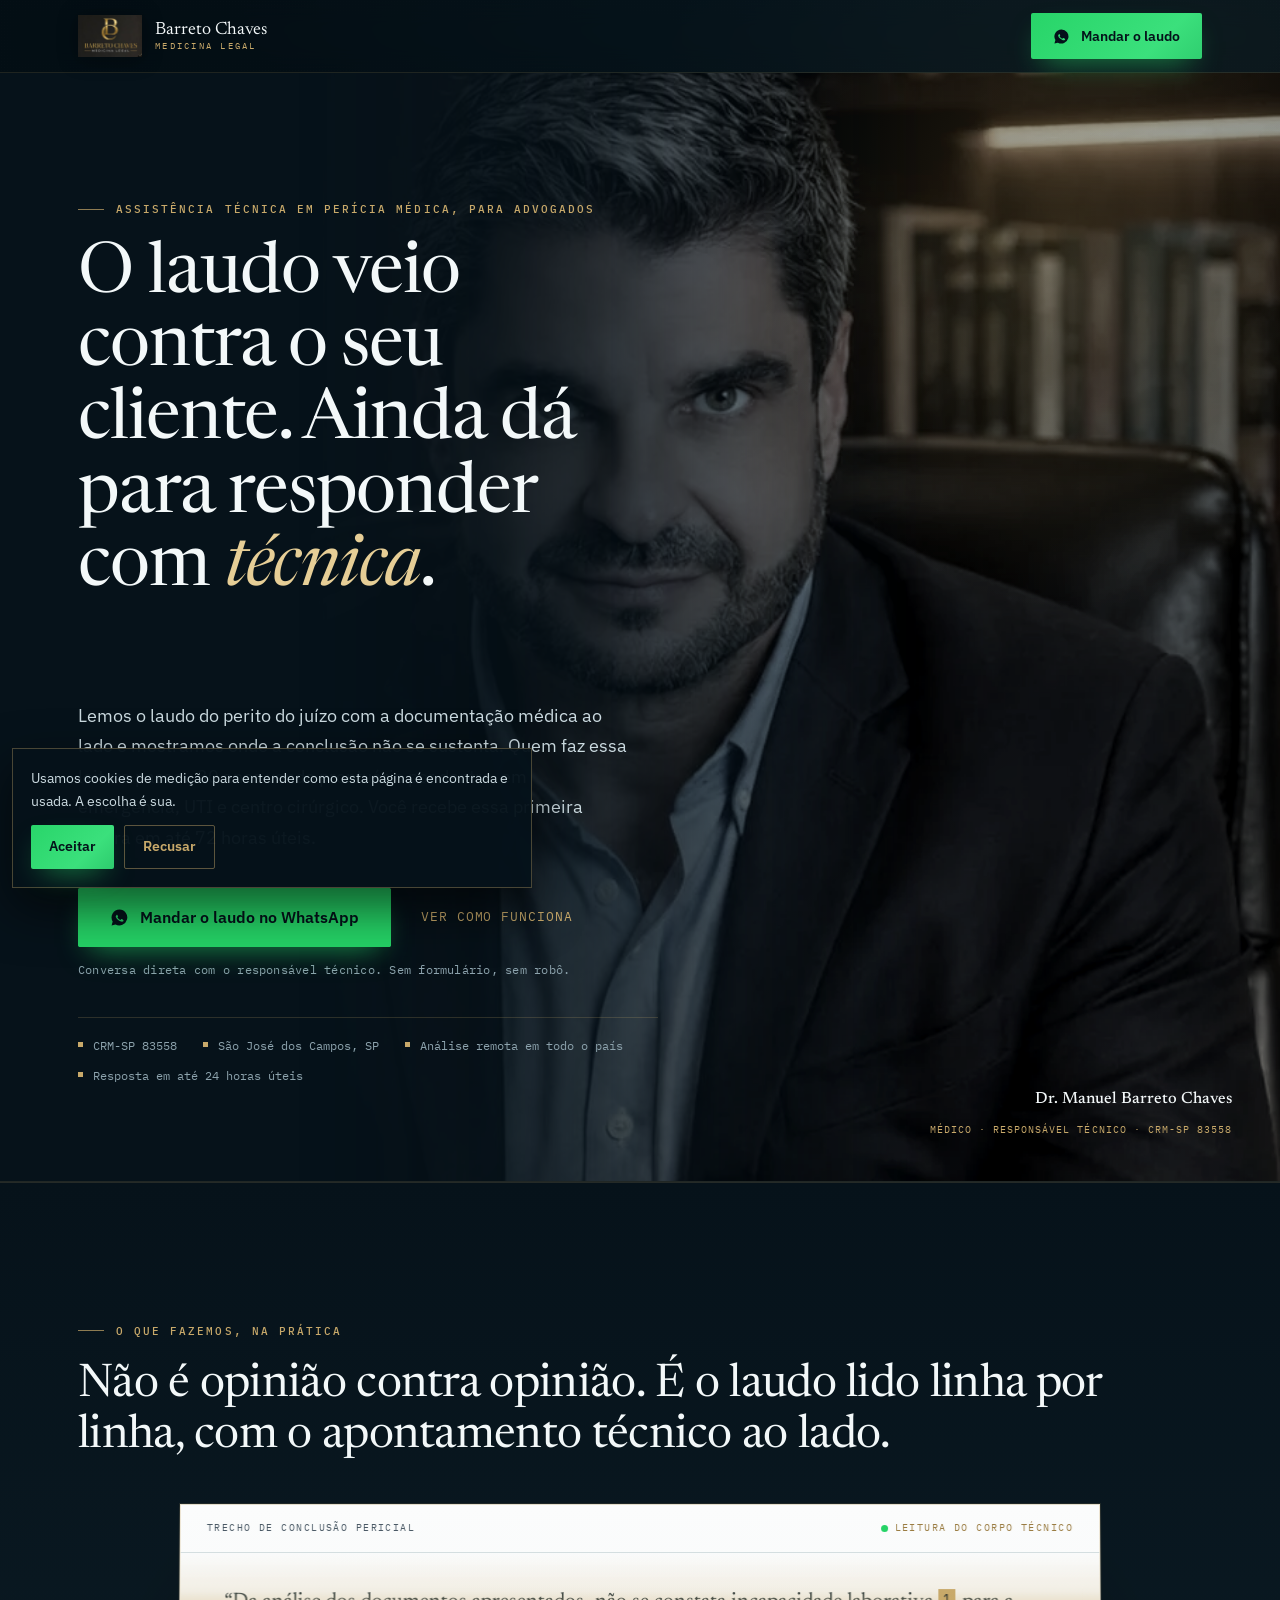
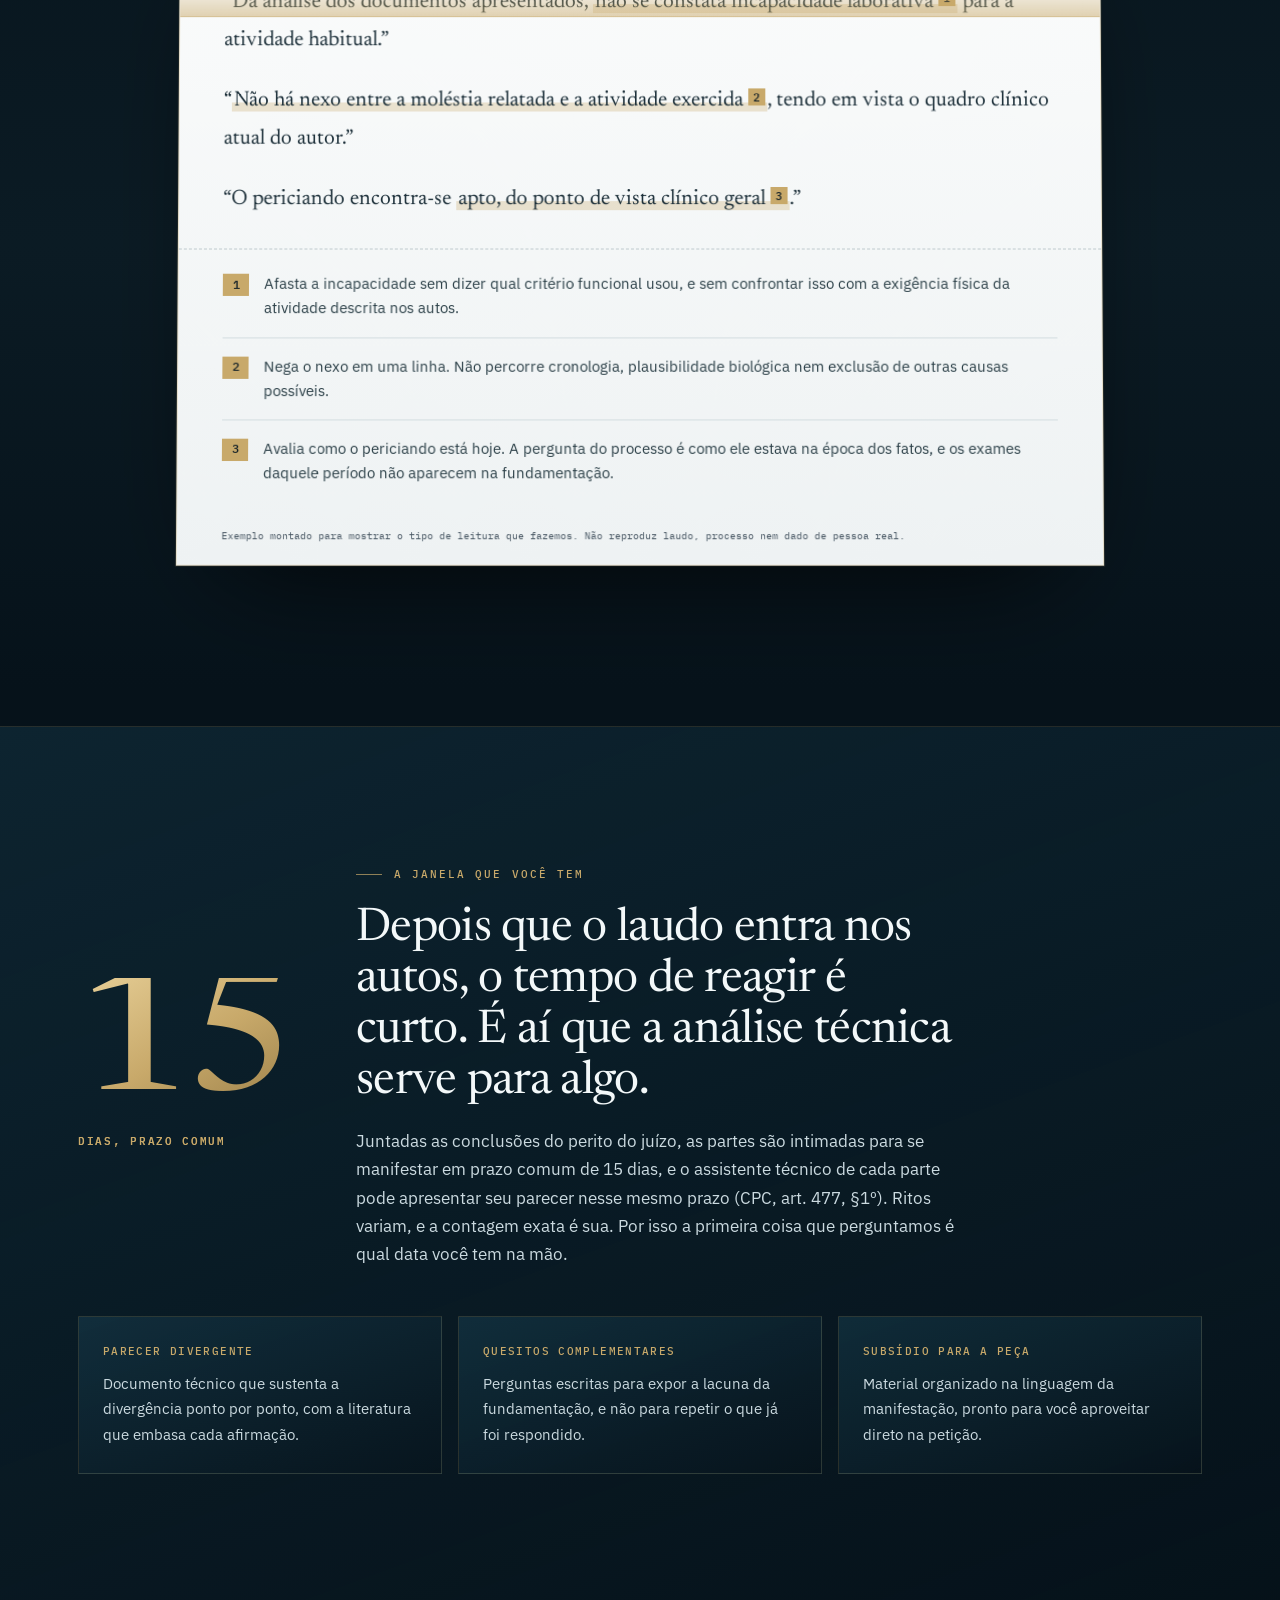
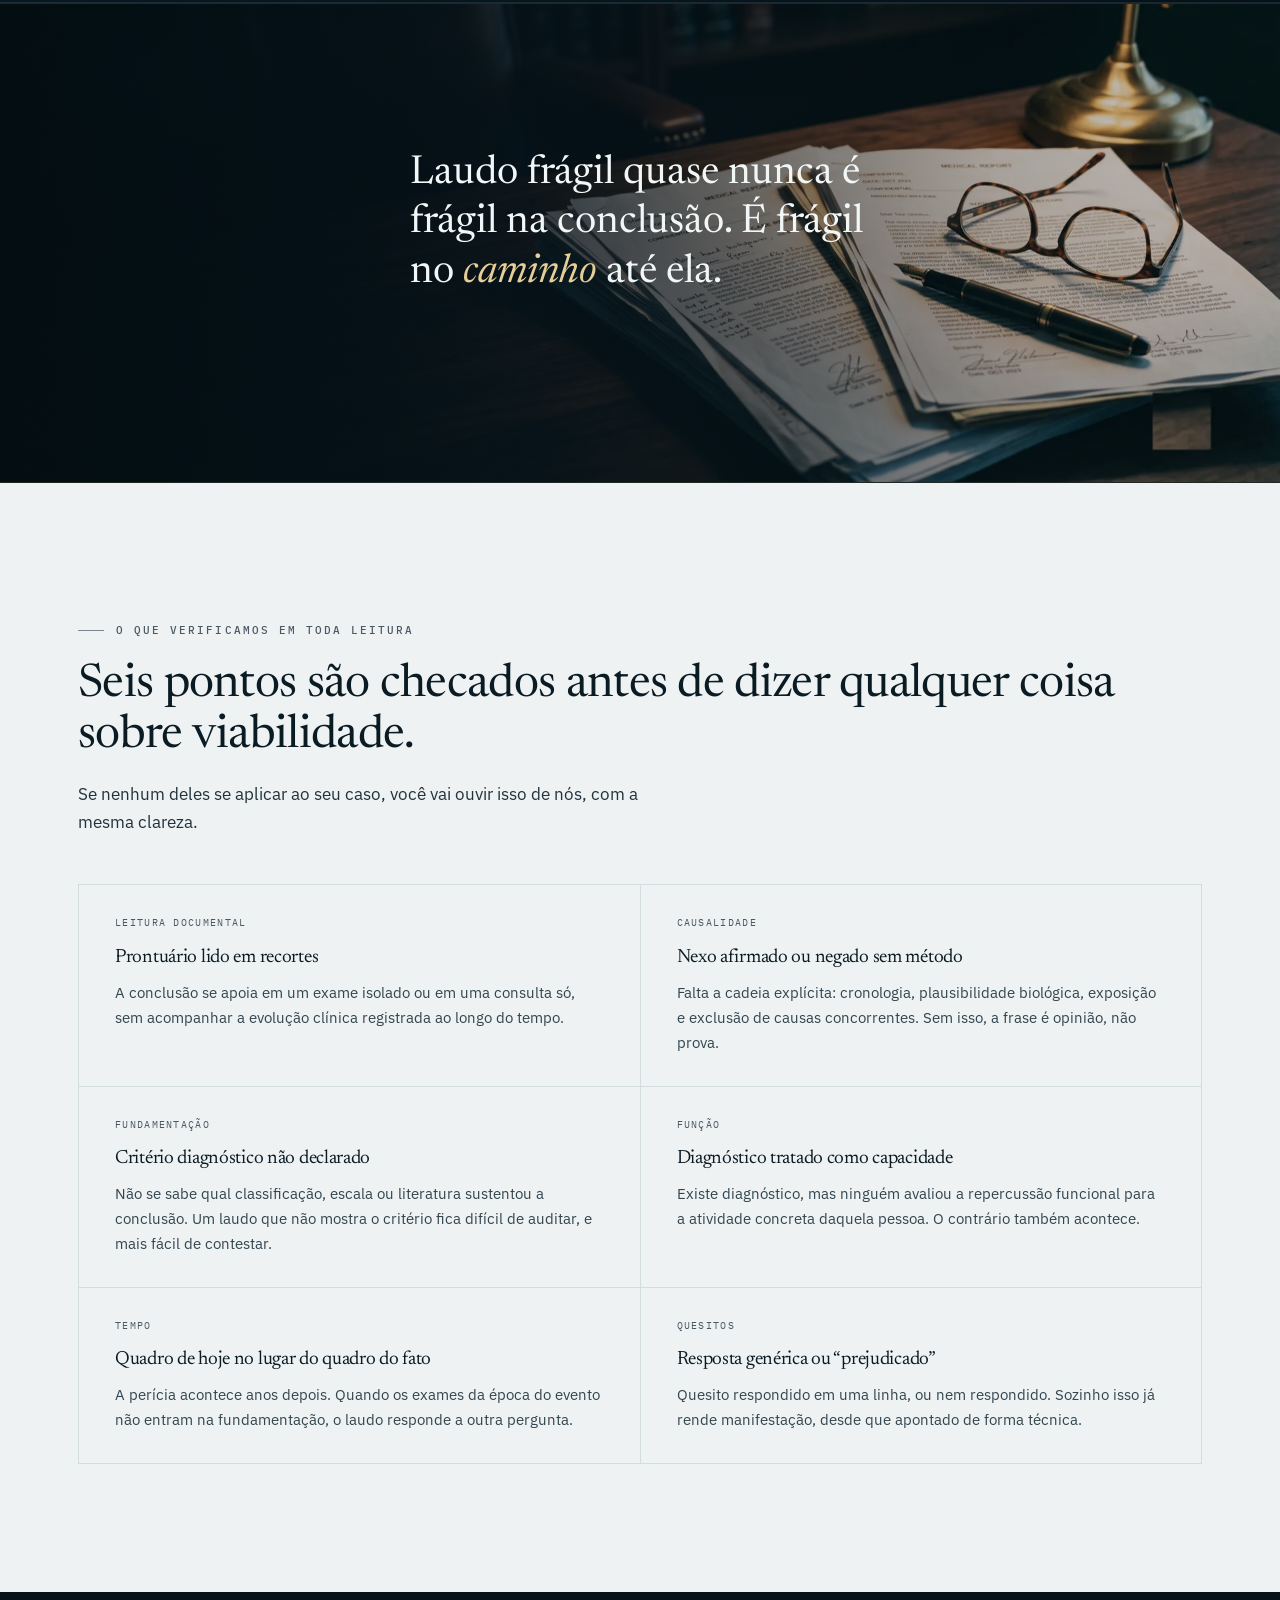
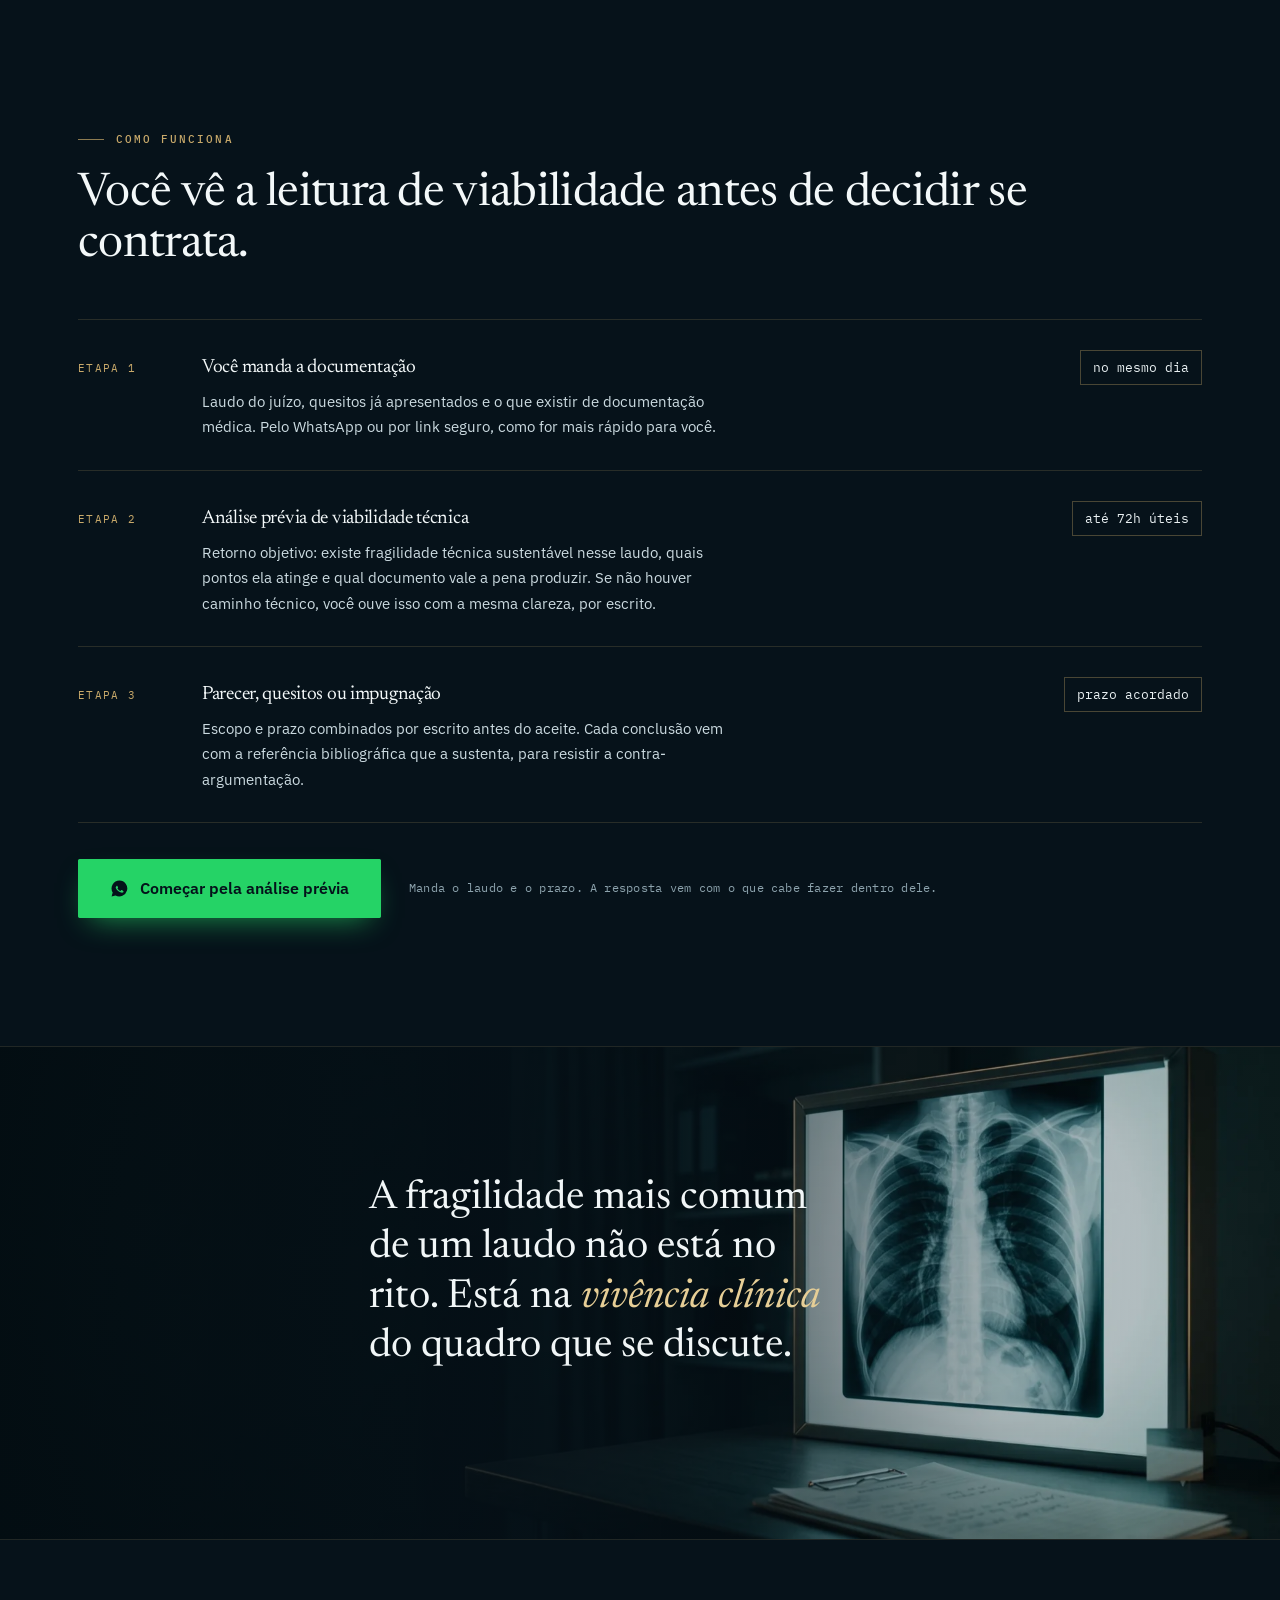
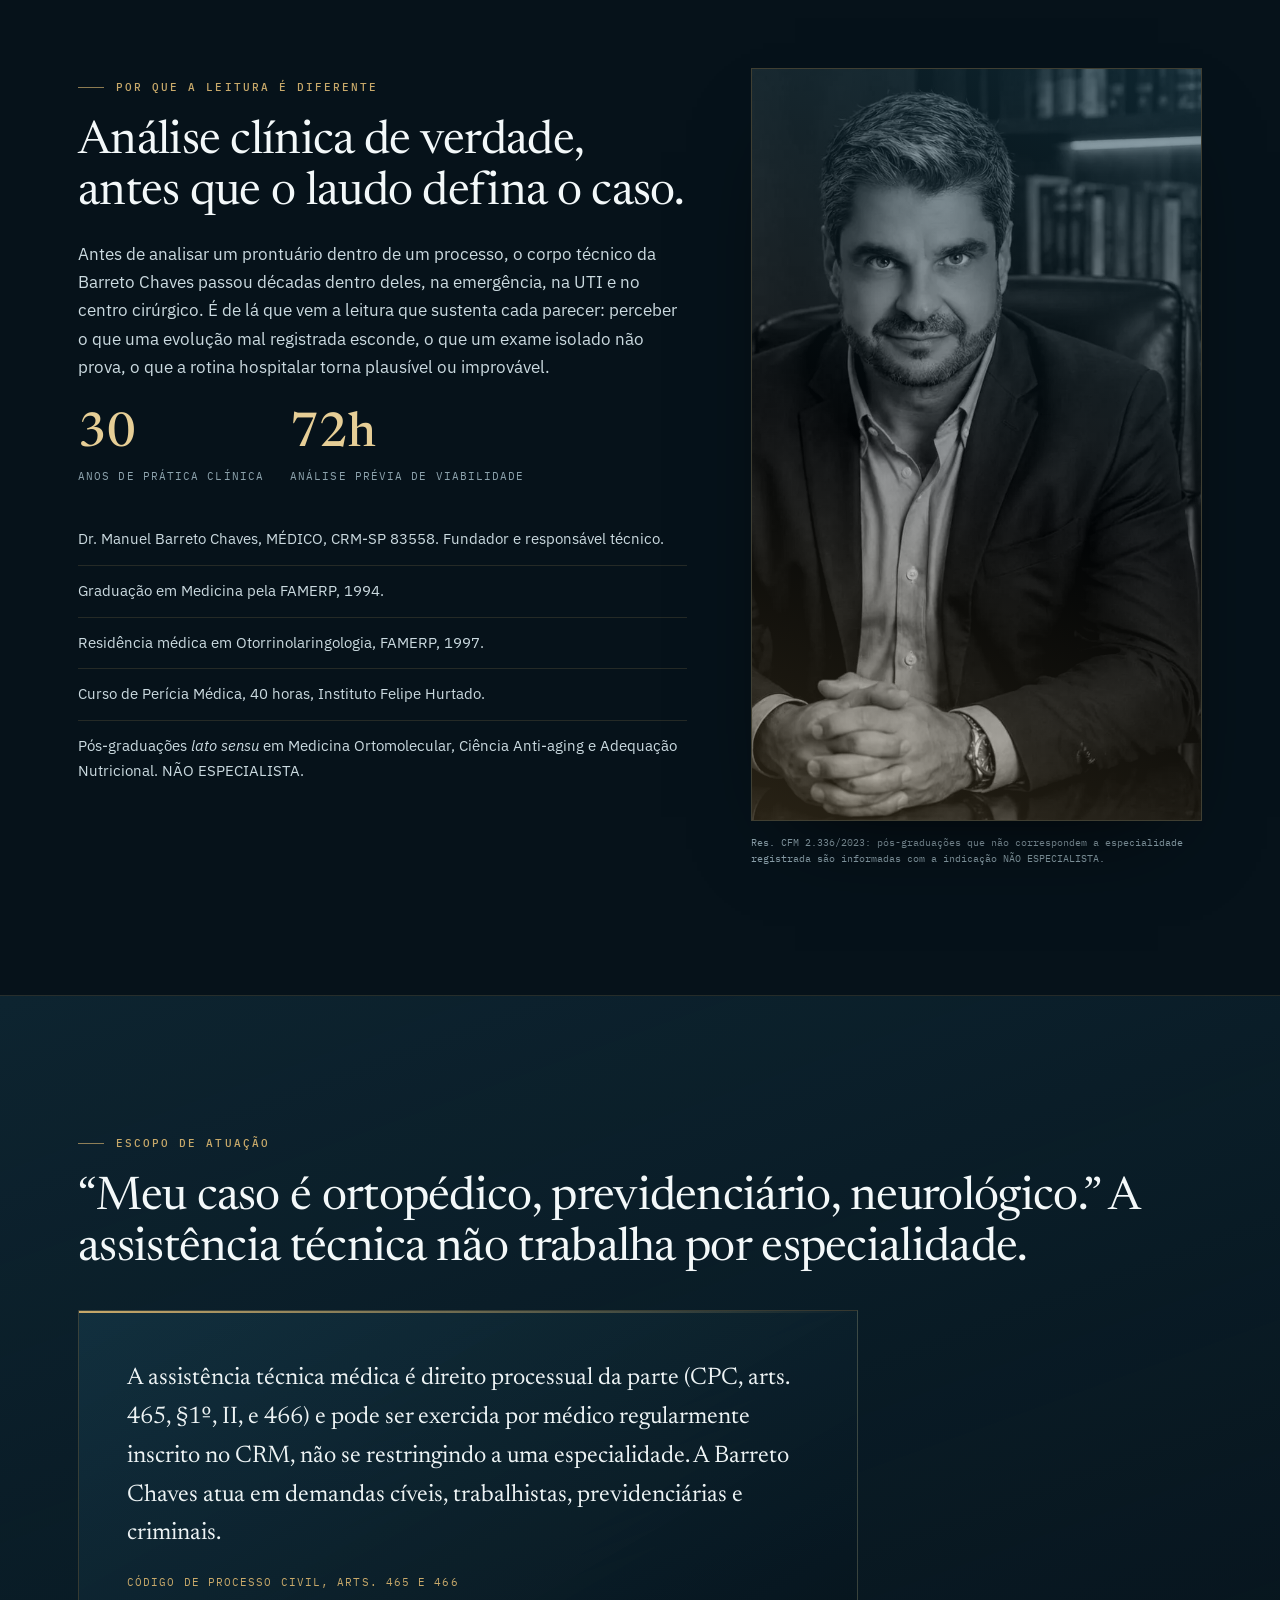
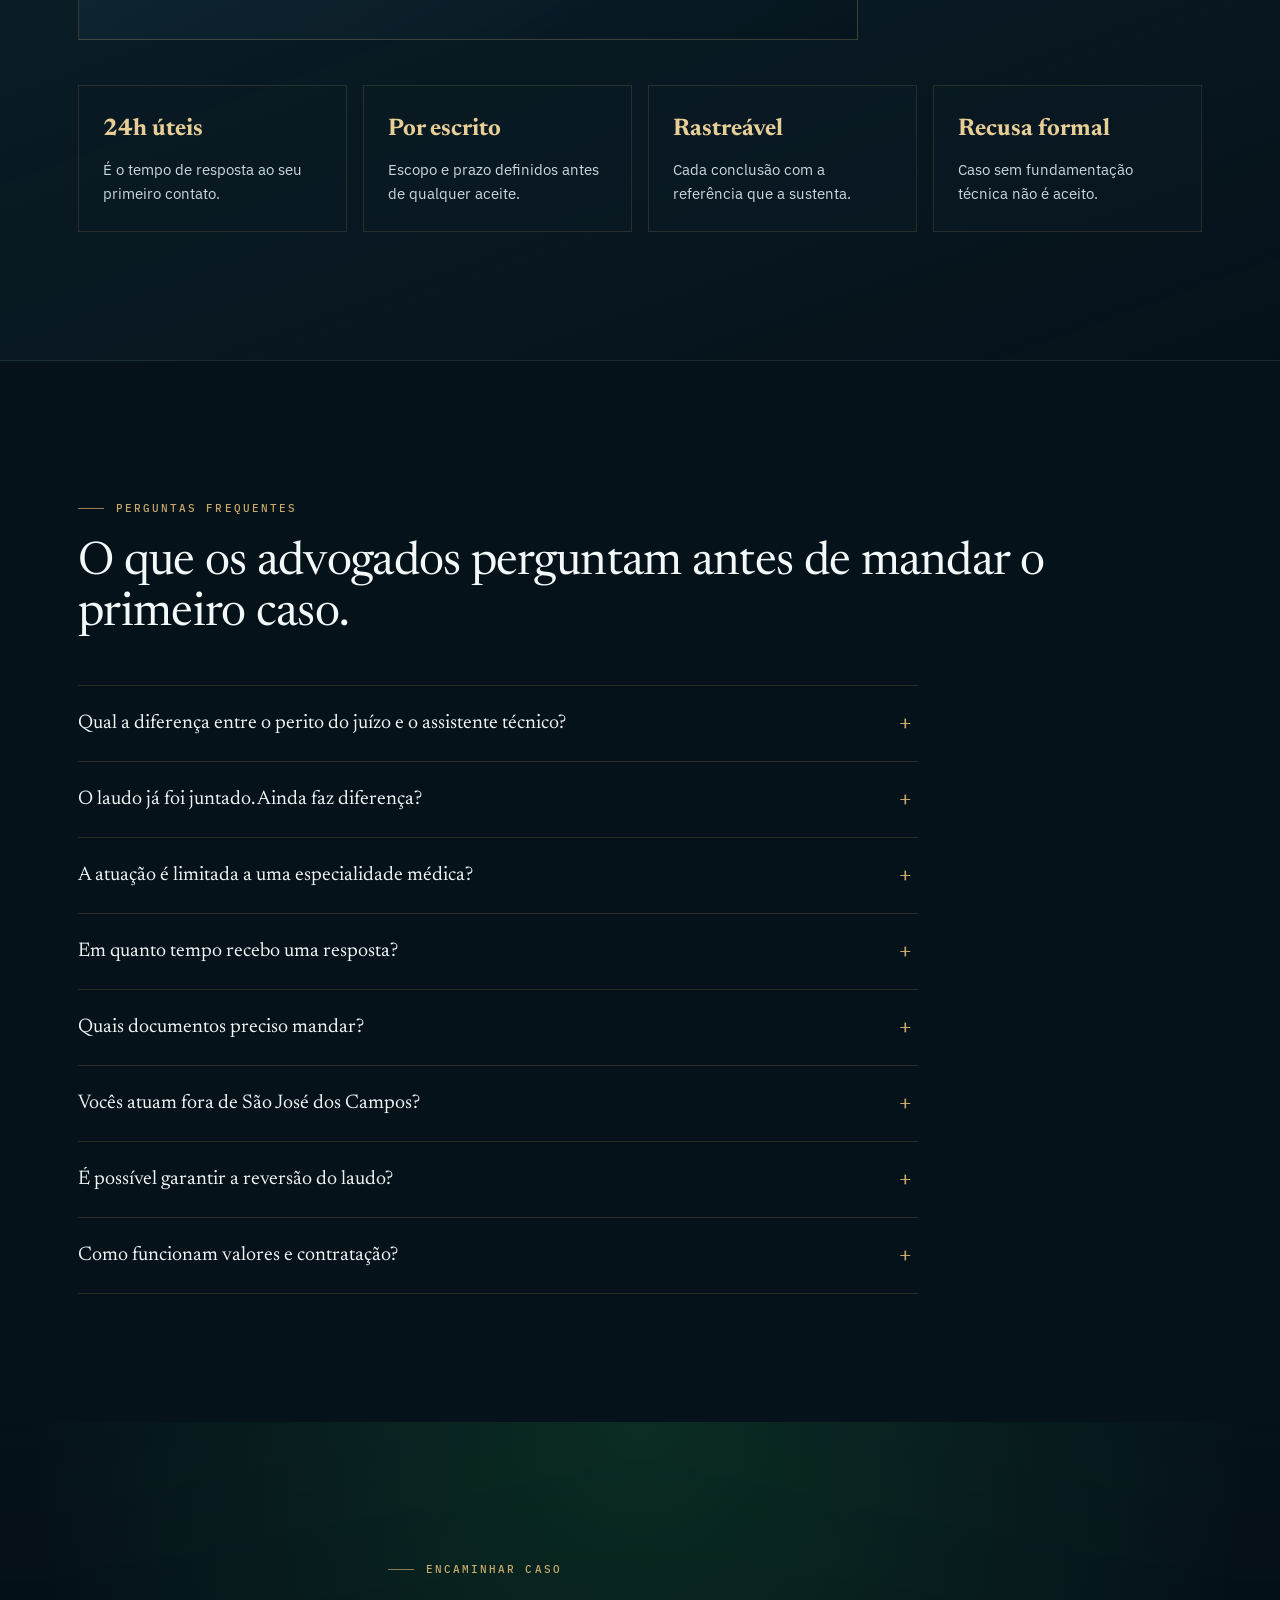
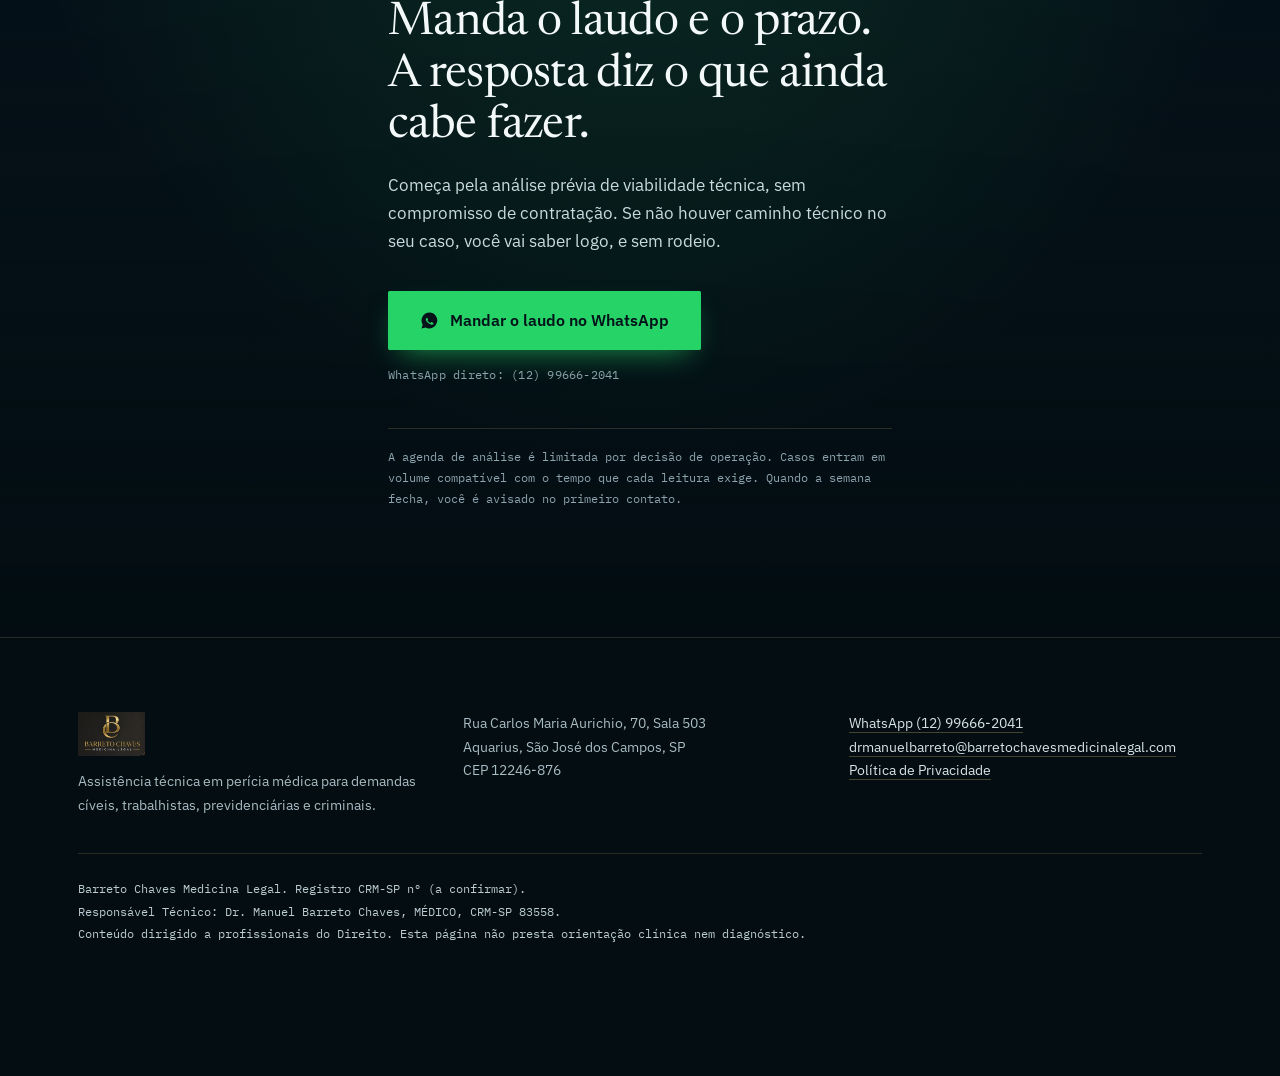
==== preview/index.html @ 7a8f05e6 "Add files via upload" ====
<!DOCTYPE html>
<html lang="pt-BR">
<head>
<meta charset="utf-8">
<meta name="viewport" content="width=device-width, initial-scale=1">
<title>Impugnação de laudo pericial médico | Assistência técnica para advogados</title>
<meta name="description" content="Análise crítica do laudo do perito do juízo para advogados. Parecer técnico, quesitos e subsídios para impugnação. Retorno da análise prévia em até 72 horas úteis. CRM-SP 83558.">
<link rel="canonical" href="https://barretochavesmedicinalegal.com/impugnacao-de-laudo-pericial">
<meta name="robots" content="noindex, nofollow">
<meta property="og:type" content="website">
<meta property="og:locale" content="pt_BR">
<meta property="og:title" content="Impugnação de laudo pericial médico. Assistência técnica para advogados.">
<meta property="og:description" content="Lemos o laudo do juízo linha por linha e apontamos onde a conclusão não se sustenta. Análise prévia em até 72 horas úteis.">
<meta property="og:url" content="https://barretochavesmedicinalegal.com/impugnacao-de-laudo-pericial">
<meta name="theme-color" content="#06121A">

<!--
================================================================================
LP-01 v3 · Dossiê Forense · /impugnacao-de-laudo-pericial · Barreto Chaves Medicina Legal
Direção de arte: cinematográfica/forense. Foto real do RT em duotone. Documento
anotado como peça viva (linha de scan + notas que se desenham). Bandas entre seções.
Motion: vanilla JS (sem lib). prefers-reduced-motion desliga tudo. LCP = H1 texto.

SUBSTITUIR ANTES DE PUBLICAR (busque por "[["):
  (rótulo de conversão — pendente)  rótulo de conversão do Google Ads (AW-18177286407/xxxx)
  (GA4 — pendente)            ID de medição GA4
  (CRM PJ — pendente)            registro da PJ no CRM-SP (Res. CFM 2.336/2023, art. 5º)
================================================================================
-->

<script>
window.dataLayer = window.dataLayer || [];
function gtag(){dataLayer.push(arguments);}
gtag('consent','default',{
  ad_storage:'denied', ad_user_data:'denied', ad_personalization:'denied',
  analytics_storage:'denied', functionality_storage:'granted',
  security_storage:'granted', wait_for_update:500
});
gtag('set','url_passthrough', true);
gtag('set','ads_data_redaction', true);
</script>
<!-- [PREVIEW] tracking desligado -->
<script>
/* preview */
/* preview: config Ads desligado */
/* preview: GA4 desligado */
</script>

<link rel="preconnect" href="https://fonts.googleapis.com">
<link rel="preconnect" href="https://fonts.gstatic.com" crossorigin>
<link href="https://fonts.googleapis.com/css2?family=Newsreader:ital,opsz,wght@0,6..72,400;0,6..72,500;0,6..72,600;1,6..72,400&family=IBM+Plex+Sans:wght@400;500;600&family=IBM+Plex+Mono:wght@400;500&display=swap" rel="stylesheet">

<style>
/* ============================================================
   1. TOKENS
   ============================================================ */
:root{
  --abyss:#030D12;
  --deep:#06121A;
  --ink:#0B1B24;
  --ink-2:#0E2430;
  --ink-3:#143646;
  --ink-4:#1C4A5E;

  --paper:#EEF2F3;
  --paper-2:#F8FAFA;
  --line:#D3DDE0;
  --line-2:#BFCACE;

  --text-d:#CBDAE0;
  --text-d-soft:#8DA3AD;
  --text-l:#22323C;
  --muted:#4A5965;

  --mark:#C8A96A;
  --mark-2:#E6CE96;
  --mark-deep:#9A7C42;
  --mark-wash:rgba(200,169,106,.30);

  --wa:#25D366;
  --wa-deep:#12A150;

  --f-display:"Newsreader",Georgia,"Times New Roman",serif;
  --f-body:"IBM Plex Sans",system-ui,-apple-system,Segoe UI,sans-serif;
  --f-data:"IBM Plex Mono",ui-monospace,SFMono-Regular,Menlo,monospace;

  --measure:60ch;
  --gut:clamp(20px,5vw,48px);
  --ease:cubic-bezier(.22,.68,.24,1);
  --maxw:1220px;
}
*,*::before,*::after{box-sizing:border-box}
html{-webkit-text-size-adjust:100%;scroll-behavior:smooth}
body{
  margin:0;background:var(--deep);color:var(--text-d);
  font-family:var(--f-body);font-size:17px;line-height:1.66;
  -webkit-font-smoothing:antialiased;overflow-x:hidden
}
img{max-width:100%;height:auto;display:block}
a{color:inherit}
h1,h2,h3{font-family:var(--f-display);font-weight:400;letter-spacing:-.015em;margin:0;color:#F3F8F9}
h1{font-size:clamp(2.3rem,5.6vw,4.4rem);line-height:1.04}
h2{font-size:clamp(1.7rem,3.8vw,2.9rem);line-height:1.1}
h3{font-size:1.2rem;line-height:1.3}
p{margin:0 0 1.05em}
p:last-child{margin-bottom:0}
strong{font-weight:600;color:#EAF1F3}
em{font-style:italic}

.skip{position:absolute;left:-9999px}
.skip:focus{left:12px;top:12px;z-index:99;background:var(--wa);color:#04121A;padding:12px 16px;font-weight:600}
:focus-visible{outline:2px solid var(--wa);outline-offset:3px}
.wrap{max-width:var(--maxw);margin:0 auto;padding:0 var(--gut);position:relative}
.meas{max-width:var(--measure)}
.tag{
  font-family:var(--f-data);font-size:.71rem;font-weight:500;letter-spacing:.18em;
  text-transform:uppercase;color:var(--mark);margin:0 0 1.25rem;display:inline-flex;align-items:center;gap:12px
}
.tag::before{content:"";width:26px;height:1px;background:var(--mark);opacity:.7}

/* ============================================================
   2. FUNDO CINEMÁTICO — luz que respira + grão
   ============================================================ */
.aura{position:fixed;inset:0;z-index:-2;pointer-events:none;background:
  radial-gradient(120% 82% at 82% -8%, rgba(28,74,94,.55) 0%, transparent 56%),
  radial-gradient(70% 60% at 96% 4%, rgba(200,169,106,.14) 0%, transparent 52%),
  radial-gradient(100% 92% at 20% 108%, rgba(20,54,70,.42) 0%, transparent 60%),
  var(--deep)}
.aura::after{
  content:"";position:absolute;inset:-20%;
  background:radial-gradient(42% 42% at 72% 30%, rgba(200,169,106,.12), transparent 60%),
             radial-gradient(40% 40% at 28% 70%, rgba(28,74,94,.42), transparent 65%);
  animation:drift 28s var(--ease) infinite alternate
}
@keyframes drift{0%{transform:translate3d(0,0,0) scale(1)}100%{transform:translate3d(4%,-3%,0) scale(1.14)}}
.grain{position:fixed;inset:0;z-index:-1;pointer-events:none;opacity:.05;
  background-image:radial-gradient(#ffffff 1px, transparent 1px);background-size:3px 3px}

/* ============================================================
   3. BOTÕES
   ============================================================ */
.btn{
  position:relative;display:inline-flex;align-items:center;gap:11px;isolation:isolate;
  font-family:var(--f-body);font-size:1.02rem;font-weight:600;line-height:1;
  padding:20px 32px;min-height:58px;text-decoration:none;border:0;cursor:pointer;
  color:#04121A;background:linear-gradient(135deg,var(--wa) 0%,#3BE07C 45%,var(--wa-deep) 100%);
  background-size:180% 180%;background-position:0% 50%;border-radius:2px;
  box-shadow:0 12px 30px -12px rgba(37,211,102,.7);
  transition:transform .22s var(--ease), box-shadow .22s var(--ease), background-position .5s var(--ease);
  overflow:hidden
}
.btn:hover{transform:translateY(-2px);background-position:100% 50%;box-shadow:0 18px 40px -12px rgba(37,211,102,.9)}
.btn:active{transform:translateY(0)}
.btn::after{content:"";position:absolute;inset:0;z-index:-1;
  background:linear-gradient(105deg,transparent 30%,rgba(255,255,255,.55) 50%,transparent 70%);
  transform:translateX(-120%);transition:transform .7s var(--ease)}
.btn:hover::after{transform:translateX(120%)}
.btn-pulse::before{content:"";position:absolute;inset:0;z-index:-2;background:var(--wa);border-radius:2px;
  animation:pulse 2.8s ease-out infinite}
@keyframes pulse{0%{opacity:.5;transform:scale(1)}70%{opacity:0;transform:scale(1.16)}100%{opacity:0;transform:scale(1.16)}}
.btn-line{display:inline-flex;align-items:center;gap:9px;min-height:48px;
  font-family:var(--f-data);font-size:.82rem;letter-spacing:.07em;text-transform:uppercase;
  color:var(--mark);text-decoration:none;padding:12px 2px;position:relative}
.btn-line::after{content:"";position:absolute;left:2px;right:100%;bottom:8px;height:1px;background:var(--mark);transition:right .4s var(--ease)}
.btn-line:hover::after{right:2px}
.cta-row{margin-top:2.2rem;display:flex;flex-wrap:wrap;gap:16px 28px;align-items:center}
.cta-note{font-family:var(--f-data);font-size:.75rem;line-height:1.5;color:var(--text-d-soft);letter-spacing:.02em}

/* ============================================================
   4. SEÇÕES / RITMO
   ============================================================ */
section{padding:clamp(74px,10vw,150px) 0;position:relative}
#hero{padding-top:clamp(30px,5vw,56px);padding-bottom:clamp(50px,7vw,90px)}
.band-line{border-top:1px solid rgba(200,169,106,.16)}
.paper{background:var(--paper);color:var(--text-l)}
.paper h1,.paper h2,.paper h3{color:var(--ink)}
.paper .tag{color:var(--muted)}.paper .tag::before{background:var(--muted)}
.paper strong{color:var(--ink)}
.glass{background:linear-gradient(160deg, rgba(20,54,70,.5) 0%, rgba(6,18,26,.2) 100%);
  border-top:1px solid rgba(200,169,106,.16);border-bottom:1px solid rgba(200,169,106,.08)}

/* filete ECG entre seções */
.trace{display:block;width:100%;height:38px;opacity:.5}
.trace path{fill:none;stroke:var(--mark);stroke-width:1.2;stroke-linejoin:round;
  stroke-dasharray:1400;stroke-dashoffset:1400;animation:draw 7s linear infinite}
@keyframes draw{0%{stroke-dashoffset:1400}60%,100%{stroke-dashoffset:-1400}}

/* revelação no scroll */
.rv{opacity:0;transform:translateY(22px);transition:opacity .8s var(--ease), transform .8s var(--ease)}
.rv.in{opacity:1;transform:none}
.rv.d1{transition-delay:.1s}.rv.d2{transition-delay:.2s}.rv.d3{transition-delay:.3s}.rv.d4{transition-delay:.4s}

/* ============================================================
   5. TOPBAR
   ============================================================ */
.top{position:sticky;top:0;z-index:40;background:rgba(3,13,18,.72);backdrop-filter:blur(12px);
  border-bottom:1px solid rgba(200,169,106,.14);transition:background .3s var(--ease)}
.top.solid{background:rgba(3,13,18,.94)}
.top-in{display:flex;align-items:center;justify-content:space-between;gap:16px;min-height:72px}
.brand{display:flex;align-items:center;gap:13px;text-decoration:none}
.brand img{height:42px;width:auto;filter:drop-shadow(0 2px 10px rgba(0,0,0,.4))}
.brand .bt{font-family:var(--f-display);font-size:1.12rem;color:#F3F8F9;line-height:1.1}
.brand .bt span{display:block;font-family:var(--f-data);font-size:.58rem;letter-spacing:.24em;text-transform:uppercase;color:var(--mark)}
.top .btn{padding:13px 22px;font-size:.88rem;min-height:46px}
@media (max-width:680px){.top .btn{display:none}.brand .bt{display:none}}

/* ============================================================
   6. HERO
   ============================================================ */
#hero{position:relative;min-height:min(93vh,900px);display:flex;align-items:center;overflow:hidden;background:var(--deep);
  padding-top:clamp(96px,13vh,160px);padding-bottom:clamp(56px,8vw,96px);border-bottom:1px solid rgba(200,169,106,.14)}
.hero-bg{position:absolute;top:0;bottom:0;right:0;left:auto;width:min(80%,1120px);z-index:0;
  -webkit-mask-image:linear-gradient(90deg,transparent 0,transparent 4%,rgba(0,0,0,.28) 32%,#000 66%);
  mask-image:linear-gradient(90deg,transparent 0,transparent 4%,rgba(0,0,0,.28) 32%,#000 66%)}
.hero-bg img{width:100%;height:100%;object-fit:cover;object-position:center 18%;
  filter:grayscale(.7) contrast(1.08) brightness(.84);transform:scale(1.03);
  animation:heroZoom 20s var(--ease) infinite alternate}
@keyframes heroZoom{0%{transform:scale(1.03)}100%{transform:scale(1.1)}}
/* duotone petróleo/ouro (dissolvido junto com a foto pela máscara) */
.hero-bg .duo{position:absolute;inset:0;pointer-events:none;
  background:linear-gradient(150deg,rgba(6,18,26,.18),rgba(20,54,70,.42) 55%,rgba(200,169,106,.24));mix-blend-mode:multiply}
.hero-bg .veil{position:absolute;inset:0;pointer-events:none;
  background:radial-gradient(52% 56% at 80% 15%, rgba(200,169,106,.2), transparent 60%)}
.hero-bg .sweep{position:absolute;inset:0;overflow:hidden;pointer-events:none;z-index:1}
.hero-bg .sweep::before{content:"";position:absolute;top:-20%;left:-45%;width:34%;height:150%;
  background:linear-gradient(105deg,transparent,rgba(230,206,150,.2),transparent);
  transform:skewX(-14deg);animation:sweep 7.5s var(--ease) infinite}
@keyframes sweep{0%{left:-45%}55%,100%{left:125%}}
.hero-in{position:relative;z-index:2;width:100%}
.hero-copy{max-width:580px}
.hero-copy h1 .glow{color:var(--mark-2);font-style:italic}
.hero-sub{font-size:1.15rem;color:var(--text-d);max-width:50ch;margin-top:1.35rem}
/* batimento cardíaco (ECG) */
.ecg{display:block;width:100%;max-width:360px;height:46px;margin:1.7rem 0 .3rem;overflow:visible}
.ecg path{fill:none;stroke:var(--mark);stroke-width:2;stroke-linecap:round;stroke-linejoin:round;
  filter:drop-shadow(0 0 7px rgba(200,169,106,.55));
  stroke-dasharray:640;stroke-dashoffset:640;animation:ecg 3.6s linear infinite}
@keyframes ecg{0%{stroke-dashoffset:640}72%,100%{stroke-dashoffset:-640}}
.hero-id{position:absolute;right:var(--gut);bottom:clamp(22px,4vw,40px);z-index:2;text-align:right}
.hero-id b{display:block;font-family:var(--f-display);font-size:1.02rem;color:#F3F8F9;font-weight:500}
.hero-id span{font-family:var(--f-data);font-size:.64rem;letter-spacing:.1em;text-transform:uppercase;color:var(--mark)}
.proof{margin:2.4rem 0 0;padding:18px 0 0;border-top:1px solid rgba(200,169,106,.2);
  list-style:none;display:flex;flex-wrap:wrap;gap:10px 26px;
  font-family:var(--f-data);font-size:.74rem;color:var(--text-d-soft)}
.proof li{position:relative;padding-left:15px}
.proof li::before{content:"";position:absolute;left:0;top:.5em;width:5px;height:5px;background:var(--mark)}
@media (max-width:900px){
  #hero{min-height:auto;display:block;padding-top:0;padding-bottom:clamp(40px,7vw,60px);background:var(--deep)}
  .hero-bg{position:relative;top:auto;bottom:auto;right:auto;left:auto;width:100%;height:50vh;min-height:330px;max-height:480px;
    -webkit-mask-image:none;mask-image:none}
  .hero-bg img{object-position:center 16%}
  .hero-bg .veil{background:
    linear-gradient(180deg,rgba(6,18,26,0) 42%,rgba(6,18,26,.55) 72%,var(--deep) 100%),
    radial-gradient(60% 50% at 78% 12%, rgba(200,169,106,.2), transparent 60%)}
  .hero-in{max-width:100%;padding-top:26px}
  .hero-id{position:static;text-align:left;margin-top:16px}
}

/* ============================================================
   7. DOCUMENTO ANOTADO (assinatura)
   ============================================================ */
.reading{background:linear-gradient(180deg,var(--deep),var(--ink) 60%,var(--deep))}
.doc-lead{max-width:56ch}
.doc{position:relative;margin:3rem auto 0;max-width:920px;
  background:linear-gradient(180deg,#FBFCFC 0%,#EEF2F3 100%);color:var(--text-l);
  border:1px solid rgba(200,169,106,.3);
  box-shadow:0 50px 110px -50px rgba(0,0,0,.85), 0 0 0 1px rgba(200,169,106,.12);
  transform:perspective(1800px) rotateX(1.4deg);transform-origin:top center}
.doc-head{display:flex;justify-content:space-between;gap:12px;flex-wrap:wrap;padding:15px 26px;
  border-bottom:1px solid var(--line);font-family:var(--f-data);font-size:.64rem;
  letter-spacing:.14em;text-transform:uppercase;color:var(--muted)}
.doc-head .live{display:inline-flex;align-items:center;gap:7px;color:var(--mark-deep)}
.doc-head .live::before{content:"";width:7px;height:7px;border-radius:50%;background:var(--wa);box-shadow:0 0 0 0 rgba(37,211,102,.5);animation:blink 2s ease-out infinite}
@keyframes blink{0%{box-shadow:0 0 0 0 rgba(37,211,102,.5)}70%{box-shadow:0 0 0 7px rgba(37,211,102,0)}100%{box-shadow:0 0 0 0 rgba(37,211,102,0)}}
.doc-body{padding:30px clamp(22px,4vw,44px) 12px;margin:0;position:relative}
.doc-body p{font-family:var(--f-display);font-size:clamp(1.05rem,2.1vw,1.32rem);line-height:1.8;color:#1B2E38}
.doc-body p+p{margin-top:1em}
mark{background:linear-gradient(to top,var(--mark-wash) 0 42%,transparent 42%);color:inherit;padding:0 2px;cursor:default;
  transition:background .3s var(--ease)}
mark:hover{background:linear-gradient(to top,rgba(200,169,106,.5) 0 92%,transparent 92%)}
mark sup{font-family:var(--f-data);font-size:.54em;font-weight:500;color:#101E26;
  background:var(--mark);padding:1px 5px;margin-left:5px;vertical-align:.4em}
/* linha de scan que percorre o documento */
.doc-body .scan{position:absolute;left:0;right:0;top:0;height:64px;pointer-events:none;opacity:0;
  background:linear-gradient(180deg,transparent,rgba(200,169,106,.16) 60%,rgba(200,169,106,.5));
  border-bottom:1px solid rgba(200,169,106,.7)}
.doc.in .doc-body .scan{opacity:1;animation:scan 4.4s var(--ease) 1}
@keyframes scan{0%{top:0}88%,100%{top:calc(100% - 64px)}}
.notes{list-style:none;margin:18px 0 0;padding:6px clamp(22px,4vw,44px) 26px;border-top:1px dashed var(--line-2)}
.notes li{display:grid;grid-template-columns:26px 1fr;gap:15px;padding:16px 0;font-size:.94rem;
  line-height:1.6;color:#2C4048;border-bottom:1px solid var(--line);
  opacity:0;transform:translateX(-10px);transition:opacity .6s var(--ease), transform .6s var(--ease)}
.notes li:last-child{border-bottom:0}
.doc.in .notes li{opacity:1;transform:none}
.doc.in .notes li:nth-child(1){transition-delay:2.6s}
.doc.in .notes li:nth-child(2){transition-delay:3s}
.doc.in .notes li:nth-child(3){transition-delay:3.4s}
.notes .n{font-family:var(--f-data);font-size:.72rem;font-weight:500;color:#101E26;background:var(--mark);
  height:22px;display:grid;place-items:center;margin-top:2px}
.doc-foot{padding:0 clamp(22px,4vw,44px) 20px;font-family:var(--f-data);font-size:.63rem;line-height:1.6;color:var(--muted)}

/* ============================================================
   8. BANDA FULL-BLEED (imagem/textura entre seções)
   ============================================================ */
.band{position:relative;min-height:clamp(300px,42vw,480px);display:flex;align-items:center;
  overflow:hidden;border-top:1px solid rgba(200,169,106,.14);border-bottom:1px solid rgba(200,169,106,.14)}
/* foto forense de fundo (documento / raio-x) */
.band .motif{position:absolute;inset:0;width:100%;height:100%;object-fit:cover;object-position:center right;z-index:0}
.band .veil{position:absolute;inset:0;z-index:1;background:linear-gradient(90deg,rgba(3,13,18,.95) 0%,rgba(6,18,26,.78) 40%,rgba(6,18,26,.32) 78%,rgba(6,18,26,.2) 100%)}
.band .wrap{position:relative;z-index:2}
.band .q{font-family:var(--f-display);font-size:clamp(1.5rem,3.4vw,2.5rem);line-height:1.24;
  color:#F1F6F7;max-width:20ch;margin:0}
.band .q em{color:var(--mark-2)}
.band .qa{margin-top:18px;font-family:var(--f-data);font-size:.76rem;letter-spacing:.12em;text-transform:uppercase;color:var(--mark)}

/* ============================================================
   9. PRAZO
   ============================================================ */
.deadline{display:grid;grid-template-columns:auto 1fr;gap:clamp(24px,5vw,60px);align-items:center}
@media (max-width:760px){.deadline{grid-template-columns:1fr}}
.clock{font-family:var(--f-display);font-size:clamp(5rem,15vw,11rem);line-height:.8;
  background:linear-gradient(150deg,var(--mark-2),var(--mark) 45%,#8E7440);
  -webkit-background-clip:text;background-clip:text;color:transparent;margin:0;font-weight:500}
.clock small{display:block;font-family:var(--f-data);font-size:.66rem;letter-spacing:.16em;
  text-transform:uppercase;color:var(--mark);margin-top:18px;-webkit-text-fill-color:var(--mark)}
.inside{list-style:none;padding:0;margin:3rem 0 0;display:grid;gap:16px}
@media (min-width:780px){.inside{grid-template-columns:repeat(3,1fr)}}
.inside li{padding:26px 24px;font-size:.96rem;position:relative;
  background:linear-gradient(160deg,rgba(28,74,94,.4),rgba(6,18,26,.5));
  border:1px solid rgba(200,169,106,.18);
  transition:transform .35s var(--ease), border-color .35s var(--ease), background .35s var(--ease)}
.inside li:hover{transform:translateY(-6px);border-color:rgba(200,169,106,.55);
  background:linear-gradient(160deg,rgba(28,74,94,.6),rgba(6,18,26,.45))}
.inside b{display:block;font-family:var(--f-data);font-size:.66rem;letter-spacing:.13em;
  text-transform:uppercase;color:var(--mark);font-weight:500;margin-bottom:10px}

/* ============================================================
   10. PONTOS DE FALHA (papel)
   ============================================================ */
.fails{list-style:none;padding:0;margin:3rem 0 0;display:grid;gap:0;
  border-top:1px solid var(--line);border-left:1px solid var(--line)}
@media (min-width:840px){.fails{grid-template-columns:1fr 1fr}}
.fails li{padding:30px clamp(22px,3vw,36px);position:relative;background:transparent;
  border-right:1px solid var(--line);border-bottom:1px solid var(--line);transition:background .3s var(--ease)}
.fails li::before{content:"";position:absolute;left:0;top:0;bottom:0;width:3px;
  background:linear-gradient(var(--mark),transparent);transform:scaleY(0);transform-origin:top;transition:transform .45s var(--ease)}
.fails li:hover{background:var(--paper-2)}
.fails li:hover::before{transform:scaleY(1)}
.fails .lbl{font-family:var(--f-data);font-size:.63rem;letter-spacing:.13em;text-transform:uppercase;color:var(--muted);display:block;margin-bottom:14px}
.fails h3{margin-bottom:.55rem}
.fails p{font-size:.95rem;color:#33454F;margin:0}

/* ============================================================
   11. PROCESSO
   ============================================================ */
.flow{list-style:none;padding:0;margin:3rem 0 0}
.flow li{display:grid;grid-template-columns:88px minmax(0,1fr) auto;gap:clamp(16px,3vw,36px);
  padding:30px 0;border-top:1px solid rgba(200,169,106,.18);align-items:baseline;transition:padding-left .3s var(--ease)}
.flow li:hover{padding-left:12px}
.flow li:last-child{border-bottom:1px solid rgba(200,169,106,.18)}
.flow .step{font-family:var(--f-data);font-size:.68rem;letter-spacing:.12em;text-transform:uppercase;color:var(--mark)}
.flow .when{font-family:var(--f-data);font-size:.8rem;color:#EAF1F3;white-space:nowrap;border:1px solid rgba(200,169,106,.35);padding:6px 12px}
.flow p{font-size:.96rem;color:var(--text-d);margin:.5rem 0 0;max-width:58ch}
@media (max-width:740px){.flow li{grid-template-columns:1fr;gap:6px}.flow .when{justify-self:start;margin-top:10px}}

/* ============================================================
   12. DIFERENCIAL CLÍNICO
   ============================================================ */
.split{display:grid;grid-template-columns:minmax(0,1fr) minmax(0,.74fr);gap:clamp(32px,5vw,70px);align-items:start}
@media (max-width:920px){.split{grid-template-columns:1fr}}
.frame{position:relative;overflow:hidden;border:1px solid rgba(200,169,106,.3);box-shadow:0 40px 90px -44px rgba(0,0,0,.8)}
.frame img{filter:grayscale(1) contrast(1.06) brightness(.9);transform:scale(1.02);transition:transform 1.1s var(--ease), filter .6s var(--ease)}
.frame::after{content:"";position:absolute;inset:0;pointer-events:none;
  background:linear-gradient(200deg,rgba(28,74,94,.5),rgba(6,18,26,.2) 55%,rgba(200,169,106,.2))}
.frame:hover img{transform:scale(1.06);filter:grayscale(.5) contrast(1.05) brightness(1)}
.stat{display:flex;gap:26px;flex-wrap:wrap;margin:1.9rem 0 .4rem}
.stat b{font-family:var(--f-display);font-size:clamp(2.2rem,4vw,3rem);color:var(--mark-2);line-height:1;font-weight:500;display:block}
.stat span{font-family:var(--f-data);font-size:.68rem;letter-spacing:.1em;text-transform:uppercase;color:var(--text-d-soft);margin-top:8px;display:block}
.cv{list-style:none;padding:0;margin:1.8rem 0 0;font-size:.93rem}
.cv li{padding:13px 0;border-top:1px solid rgba(200,169,106,.16);color:var(--text-d)}
.cv li:first-child{border-top:0}
.cap{font-family:var(--f-data);font-size:.63rem;color:var(--text-d-soft);margin-top:14px;line-height:1.6}

/* ============================================================
   13. ESCOPO
   ============================================================ */
.legal{position:relative;padding:clamp(28px,4vw,48px);max-width:78ch;
  background:linear-gradient(150deg,rgba(28,74,94,.38),rgba(6,18,26,.55));border:1px solid rgba(200,169,106,.24)}
.legal::before{content:"";position:absolute;left:0;top:0;width:100%;height:2px;background:linear-gradient(90deg,var(--mark),transparent)}
.legal q{font-family:var(--f-display);font-size:clamp(1.15rem,2.3vw,1.5rem);line-height:1.62;quotes:none;display:block;color:#EDF3F4}
.legal cite{display:block;font-family:var(--f-data);font-size:.68rem;font-style:normal;letter-spacing:.1em;text-transform:uppercase;color:var(--mark);margin-top:20px}
.pledges{list-style:none;padding:0;margin:2.8rem 0 0;display:grid;gap:16px}
@media (min-width:780px){.pledges{grid-template-columns:repeat(4,1fr)}}
.pledges li{padding:24px;font-size:.92rem;color:var(--text-d);border:1px solid rgba(200,169,106,.16);
  background:rgba(11,27,36,.5);transition:transform .3s var(--ease),border-color .3s var(--ease)}
.pledges li:hover{transform:translateY(-6px);border-color:rgba(200,169,106,.5)}
.pledges b{display:block;font-family:var(--f-display);font-size:1.5rem;color:var(--mark-2);margin-bottom:8px}

/* ============================================================
   14. FAQ
   ============================================================ */
.faq{margin-top:2.8rem;max-width:84ch;border-top:1px solid rgba(200,169,106,.18)}
details{border-bottom:1px solid rgba(200,169,106,.18)}
summary{cursor:pointer;list-style:none;padding:24px 48px 24px 0;position:relative;min-height:44px;
  font-family:var(--f-display);font-size:clamp(1.08rem,1.8vw,1.24rem);line-height:1.36;color:#EFF4F5;transition:color .25s var(--ease)}
summary:hover{color:var(--mark-2)}
summary::-webkit-details-marker{display:none}
summary::after{content:"+";position:absolute;right:6px;top:50%;transform:translateY(-50%);
  font-family:var(--f-data);font-size:1.3rem;color:var(--mark);transition:transform .3s var(--ease)}
details[open] summary::after{transform:translateY(-50%) rotate(45deg)}
details p{padding:0 0 26px;max-width:68ch;font-size:.97rem;color:var(--text-d)}

/* ============================================================
   15. FECHAMENTO / RODAPÉ
   ============================================================ */
.close{background:radial-gradient(80% 130% at 50% 0%, rgba(37,211,102,.14), transparent 60%),
  linear-gradient(180deg,rgba(6,18,26,.2),rgba(3,13,18,.9))}
.close-in{max-width:60ch}
.capacity{font-family:var(--f-data);font-size:.76rem;line-height:1.7;color:var(--text-d-soft);
  border-top:1px solid rgba(200,169,106,.2);margin-top:2.8rem;padding-top:18px}
footer{background:var(--abyss);color:#A9BCC3;padding:clamp(48px,6vw,74px) 0 130px;font-size:.88rem;border-top:1px solid rgba(200,169,106,.18)}
.f-grid{display:grid;gap:32px;grid-template-columns:repeat(auto-fit,minmax(230px,1fr))}
.f-brand{display:flex;align-items:center;gap:12px;margin-bottom:1em}
.f-brand img{height:44px;width:auto}
footer a{color:#D6E3E7;text-decoration:none;border-bottom:1px solid rgba(200,169,106,.35)}
footer a:hover{color:var(--mark-2)}
.cfm{margin-top:36px;padding-top:24px;border-top:1px solid rgba(200,169,106,.2);
  font-family:var(--f-data);font-size:.74rem;line-height:1.9;color:#BCCCD2;font-weight:400}
.cfm span{display:block;font-weight:400;color:#BCCCD2;font-size:.74rem}

.sticky{position:fixed;left:0;right:0;bottom:0;z-index:50;display:none;
  padding:10px 12px calc(10px + env(safe-area-inset-bottom));
  background:linear-gradient(180deg,rgba(3,13,18,.4),rgba(3,13,18,.98));border-top:1px solid rgba(200,169,106,.2)}
.sticky .btn{width:100%;justify-content:center}
@media (max-width:900px){.sticky{display:block}body{padding-bottom:84px}}

.consent{position:fixed;z-index:60;left:12px;right:12px;bottom:12px;max-width:520px;
  background:rgba(6,18,26,.97);border:1px solid rgba(200,169,106,.35);padding:18px;
  box-shadow:0 20px 50px rgba(0,0,0,.6);font-size:.86rem;color:var(--text-d)}
.consent[hidden]{display:none}
.consent .row{display:flex;gap:10px;flex-wrap:wrap;margin-top:12px}
.consent .btn{padding:12px 18px;font-size:.85rem;min-height:44px}
.consent .btn.sec{background:transparent;color:var(--mark);box-shadow:none;border:1px solid rgba(200,169,106,.45)}
.consent .btn.sec::before,.consent .btn.sec::after{display:none}
@media (max-width:900px){.consent{bottom:92px}}

@media (prefers-reduced-motion:reduce){
  html{scroll-behavior:auto}
  *,*::before,*::after{animation:none!important;transition:none!important}
  .rv{opacity:1;transform:none}
  .notes li{opacity:1;transform:none}
  .doc{transform:none}
  .portrait img{filter:grayscale(.6) contrast(1.05)}
}
</style>
</head>
<body>
<div class="aura" aria-hidden="true"></div>
<div class="grain" aria-hidden="true"></div>
<a class="skip" href="#conteudo">Ir para o conteúdo</a>

<header class="top" id="top">
  <div class="wrap top-in">
    <a class="brand" href="/">
      <img src="images/logo-barreto.png" alt="Barreto Chaves Medicina Legal" width="120" height="78">
      <span class="bt">Barreto Chaves<span>Medicina Legal</span></span>
    </a>
    <a class="btn" href="#" data-cta="topbar">
      <svg width="17" height="17" viewBox="0 0 24 24" fill="currentColor" aria-hidden="true"><path d="M12 2a10 10 0 0 0-8.6 15.1L2 22l4.9-1.3A10 10 0 1 0 12 2Zm5.3 14.1c-.2.6-1.2 1.2-1.7 1.2-.5.1-1 .1-1.7-.1a11 11 0 0 1-4.3-2.6 10 10 0 0 1-2.1-3c-.2-.5-.3-1.1-.1-1.6.1-.4.7-1.1 1-1.3.3-.2.7-.1.9.2l.8 1.4c.1.3.1.5-.1.8l-.4.5c-.1.2-.2.4 0 .7a7.4 7.4 0 0 0 3.2 2.7c.3.1.5.1.7-.1l.6-.7c.2-.2.5-.3.8-.2l1.5.7c.3.2.4.5.3.9Z"/></svg>
      Mandar o laudo
    </a>
  </div>
</header>

<main id="conteudo">

  <!-- ===================== 1. HERO ===================== -->
  <section id="hero">
    <div class="hero-bg">
      <img src="images/dr-barreto-retrato.webp" width="750" height="1254" fetchpriority="high"
           alt="Dr. Manuel Barreto Chaves, médico responsável técnico da Barreto Chaves Medicina Legal.">
      <div class="duo" aria-hidden="true"></div>
      <div class="sweep" aria-hidden="true"></div>
      <div class="veil" aria-hidden="true"></div>
    </div>
    <div class="wrap hero-in">
      <div class="hero-copy">
      <span class="tag">Assistência técnica em perícia médica, para advogados</span>
      <h1>O laudo veio contra o seu cliente. Ainda dá para responder com <span class="glow">técnica</span>.</h1>
      <svg class="ecg" viewBox="0 0 360 46" preserveAspectRatio="none" aria-hidden="true">
        <path d="M0 23 H96 l7 -4 6 4 H150 l9 -19 11 38 9 -34 7 22 6 -7 H250 l7 -4 6 4 H360"/>
      </svg>
      <p class="hero-sub">Lemos o laudo do perito do juízo com a documentação médica ao lado e mostramos onde a conclusão não se sustenta. Quem faz essa leitura passou 30 anos vendo prontuário por dentro, em emergência, UTI e centro cirúrgico. Você recebe essa primeira leitura em até 72 horas úteis.</p>
      <div class="cta-row">
        <a class="btn btn-pulse" href="#" data-cta="hero-primario">
          <svg width="19" height="19" viewBox="0 0 24 24" fill="currentColor" aria-hidden="true"><path d="M12 2a10 10 0 0 0-8.6 15.1L2 22l4.9-1.3A10 10 0 1 0 12 2Zm5.3 14.1c-.2.6-1.2 1.2-1.7 1.2-.5.1-1 .1-1.7-.1a11 11 0 0 1-4.3-2.6 10 10 0 0 1-2.1-3c-.2-.5-.3-1.1-.1-1.6.1-.4.7-1.1 1-1.3.3-.2.7-.1.9.2l.8 1.4c.1.3.1.5-.1.8l-.4.5c-.1.2-.2.4 0 .7a7.4 7.4 0 0 0 3.2 2.7c.3.1.5.1.7-.1l.6-.7c.2-.2.5-.3.8-.2l1.5.7c.3.2.4.5.3.9Z"/></svg>
          Mandar o laudo no WhatsApp
        </a>
        <a class="btn-line" href="#como-funciona">Ver como funciona</a>
      </div>
      <p class="cta-note" style="margin-top:14px">Conversa direta com o responsável técnico. Sem formulário, sem robô.</p>
      <ul class="proof">
        <li>CRM-SP 83558</li>
        <li>São José dos Campos, SP</li>
        <li>Análise remota em todo o país</li>
        <li>Resposta em até 24 horas úteis</li>
      </ul>
      </div>
    </div>
    <div class="hero-id" aria-hidden="true">
      <b>Dr. Manuel Barreto Chaves</b>
      <span>Médico · Responsável técnico · CRM-SP 83558</span>
    </div>
  </section>

  <!-- ===================== 2. DOCUMENTO ANOTADO ===================== -->
  <section class="reading band-line" id="leitura">
    <div class="wrap">
      <span class="tag rv">O que fazemos, na prática</span>
      <h2 class="doc-lead rv">Não é opinião contra opinião. É o laudo lido linha por linha, com o apontamento técnico ao lado.</h2>
      <figure class="doc" id="doc" style="margin-top:2.6rem">
        <div class="doc-head">
          <span>Trecho de conclusão pericial</span>
          <span class="live">Leitura do corpo técnico</span>
        </div>
        <blockquote class="doc-body">
          <div class="scan" aria-hidden="true"></div>
          <p>“Da análise dos documentos apresentados, <mark>não se constata incapacidade laborativa<sup>1</sup></mark> para a atividade habitual.”</p>
          <p>“<mark>Não há nexo entre a moléstia relatada e a atividade exercida<sup>2</sup></mark>, tendo em vista o quadro clínico atual do autor.”</p>
          <p>“O periciando encontra-se <mark>apto, do ponto de vista clínico geral<sup>3</sup></mark>.”</p>
        </blockquote>
        <ol class="notes">
          <li><span class="n">1</span><span>Afasta a incapacidade sem dizer qual critério funcional usou, e sem confrontar isso com a exigência física da atividade descrita nos autos.</span></li>
          <li><span class="n">2</span><span>Nega o nexo em uma linha. Não percorre cronologia, plausibilidade biológica nem exclusão de outras causas possíveis.</span></li>
          <li><span class="n">3</span><span>Avalia como o periciando está hoje. A pergunta do processo é como ele estava na época dos fatos, e os exames daquele período não aparecem na fundamentação.</span></li>
        </ol>
        <figcaption class="doc-foot">Exemplo montado para mostrar o tipo de leitura que fazemos. Não reproduz laudo, processo nem dado de pessoa real.</figcaption>
      </figure>
    </div>
  </section>

  <svg class="trace" viewBox="0 0 1200 34" preserveAspectRatio="none" aria-hidden="true">
    <path d="M0 17h340l14-11 10 22 12-28 11 17h150l12-9 9 18 10-24 12 15h300l14-10 9 20 11-25 10 15h276"/>
  </svg>

  <!-- ===================== 3. PRAZO ===================== -->
  <section class="glass" id="prazo">
    <div class="wrap">
      <div class="deadline rv">
        <p class="clock"><span data-count="15">15</span><small>dias, prazo comum</small></p>
        <div class="meas">
          <span class="tag">A janela que você tem</span>
          <h2>Depois que o laudo entra nos autos, o tempo de reagir é curto. É aí que a análise técnica serve para algo.</h2>
          <p style="margin-top:1.2rem">Juntadas as conclusões do perito do juízo, as partes são intimadas para se manifestar em prazo comum de 15 dias, e o assistente técnico de cada parte pode apresentar seu parecer nesse mesmo prazo (CPC, art. 477, §1º). Ritos variam, e a contagem exata é sua. Por isso a primeira coisa que perguntamos é qual data você tem na mão.</p>
        </div>
      </div>
      <ul class="inside">
        <li class="rv d1"><b>Parecer divergente</b>Documento técnico que sustenta a divergência ponto por ponto, com a literatura que embasa cada afirmação.</li>
        <li class="rv d2"><b>Quesitos complementares</b>Perguntas escritas para expor a lacuna da fundamentação, e não para repetir o que já foi respondido.</li>
        <li class="rv d3"><b>Subsídio para a peça</b>Material organizado na linguagem da manifestação, pronto para você aproveitar direto na petição.</li>
      </ul>
    </div>
  </section>

  <!-- ===================== BANDA 1 ===================== -->
  <section class="band" id="banda-1">
    <img class="motif" src="images/banda-1.webp" alt="" decoding="async">
    <div class="veil"></div>
    <div class="wrap">
      <p class="q rv">Laudo frágil quase nunca é frágil na conclusão. É frágil no <em>caminho</em> até ela.</p>
      <p class="qa rv d1">Seis pontos verificados antes de qualquer opinião</p>
    </div>
  </section>

  <!-- ===================== 4. ONDE O LAUDO FALHA ===================== -->
  <section class="paper" id="falhas">
    <div class="wrap">
      <span class="tag rv">O que verificamos em toda leitura</span>
      <h2 class="meas rv">Seis pontos são checados antes de dizer qualquer coisa sobre viabilidade.</h2>
      <p class="meas rv d1" style="margin-top:1.1rem;color:var(--text-l)">Se nenhum deles se aplicar ao seu caso, você vai ouvir isso de nós, com a mesma clareza.</p>
      <ul class="fails">
        <li class="rv"><span class="lbl">Leitura documental</span><h3>Prontuário lido em recortes</h3><p>A conclusão se apoia em um exame isolado ou em uma consulta só, sem acompanhar a evolução clínica registrada ao longo do tempo.</p></li>
        <li class="rv d1"><span class="lbl">Causalidade</span><h3>Nexo afirmado ou negado sem método</h3><p>Falta a cadeia explícita: cronologia, plausibilidade biológica, exposição e exclusão de causas concorrentes. Sem isso, a frase é opinião, não prova.</p></li>
        <li class="rv"><span class="lbl">Fundamentação</span><h3>Critério diagnóstico não declarado</h3><p>Não se sabe qual classificação, escala ou literatura sustentou a conclusão. Um laudo que não mostra o critério fica difícil de auditar, e mais fácil de contestar.</p></li>
        <li class="rv d1"><span class="lbl">Função</span><h3>Diagnóstico tratado como capacidade</h3><p>Existe diagnóstico, mas ninguém avaliou a repercussão funcional para a atividade concreta daquela pessoa. O contrário também acontece.</p></li>
        <li class="rv"><span class="lbl">Tempo</span><h3>Quadro de hoje no lugar do quadro do fato</h3><p>A perícia acontece anos depois. Quando os exames da época do evento não entram na fundamentação, o laudo responde a outra pergunta.</p></li>
        <li class="rv d1"><span class="lbl">Quesitos</span><h3>Resposta genérica ou “prejudicado”</h3><p>Quesito respondido em uma linha, ou nem respondido. Sozinho isso já rende manifestação, desde que apontado de forma técnica.</p></li>
      </ul>
    </div>
  </section>

  <!-- ===================== 5. COMO FUNCIONA ===================== -->
  <section id="como-funciona">
    <div class="wrap">
      <span class="tag rv">Como funciona</span>
      <h2 class="meas rv">Você vê a leitura de viabilidade antes de decidir se contrata.</h2>
      <ol class="flow">
        <li class="rv"><span class="step">Etapa 1</span><div><h3>Você manda a documentação</h3><p>Laudo do juízo, quesitos já apresentados e o que existir de documentação médica. Pelo WhatsApp ou por link seguro, como for mais rápido para você.</p></div><span class="when">no mesmo dia</span></li>
        <li class="rv"><span class="step">Etapa 2</span><div><h3>Análise prévia de viabilidade técnica</h3><p>Retorno objetivo: existe fragilidade técnica sustentável nesse laudo, quais pontos ela atinge e qual documento vale a pena produzir. Se não houver caminho técnico, você ouve isso com a mesma clareza, por escrito.</p></div><span class="when">até 72h úteis</span></li>
        <li class="rv"><span class="step">Etapa 3</span><div><h3>Parecer, quesitos ou impugnação</h3><p>Escopo e prazo combinados por escrito antes do aceite. Cada conclusão vem com a referência bibliográfica que a sustenta, para resistir a contra-argumentação.</p></div><span class="when">prazo acordado</span></li>
      </ol>
      <div class="cta-row">
        <a class="btn btn-pulse" href="#" data-cta="processo">
          <svg width="19" height="19" viewBox="0 0 24 24" fill="currentColor" aria-hidden="true"><path d="M12 2a10 10 0 0 0-8.6 15.1L2 22l4.9-1.3A10 10 0 1 0 12 2Zm5.3 14.1c-.2.6-1.2 1.2-1.7 1.2-.5.1-1 .1-1.7-.1a11 11 0 0 1-4.3-2.6 10 10 0 0 1-2.1-3c-.2-.5-.3-1.1-.1-1.6.1-.4.7-1.1 1-1.3.3-.2.7-.1.9.2l.8 1.4c.1.3.1.5-.1.8l-.4.5c-.1.2-.2.4 0 .7a7.4 7.4 0 0 0 3.2 2.7c.3.1.5.1.7-.1l.6-.7c.2-.2.5-.3.8-.2l1.5.7c.3.2.4.5.3.9Z"/></svg>
          Começar pela análise prévia
        </a>
        <p class="cta-note">Manda o laudo e o prazo. A resposta vem com o que cabe fazer dentro dele.</p>
      </div>
    </div>
  </section>

  <!-- ===================== BANDA 2 ===================== -->
  <section class="band" id="banda-2">
    <img class="motif" src="images/banda-2.webp" alt="" decoding="async">
    <div class="veil"></div>
    <div class="wrap">
      <p class="q rv">A fragilidade mais comum de um laudo não está no rito. Está na <em>vivência clínica</em> do quadro que se discute.</p>
      <p class="qa rv d1">30 anos dentro do prontuário — emergência, UTI, centro cirúrgico</p>
    </div>
  </section>

  <!-- ===================== 6. DIFERENCIAL CLÍNICO ===================== -->
  <section id="clinico">
    <div class="wrap split">
      <div class="rv">
        <span class="tag">Por que a leitura é diferente</span>
        <h2>Análise clínica de verdade, antes que o laudo defina o caso.</h2>
        <p style="margin-top:1.3rem">Antes de analisar um prontuário dentro de um processo, o corpo técnico da Barreto Chaves passou décadas dentro deles, na emergência, na UTI e no centro cirúrgico. É de lá que vem a leitura que sustenta cada parecer: perceber o que uma evolução mal registrada esconde, o que um exame isolado não prova, o que a rotina hospitalar torna plausível ou improvável.</p>
        <div class="stat">
          <div><b data-count="30">30</b><span>anos de prática clínica</span></div>
          <div><b>72h</b><span>análise prévia de viabilidade</span></div>
        </div>
        <ul class="cv">
          <li>Dr. Manuel Barreto Chaves, MÉDICO, CRM-SP 83558. Fundador e responsável técnico.</li>
          <li>Graduação em Medicina pela FAMERP, 1994.</li>
          <li>Residência médica em Otorrinolaringologia, FAMERP, 1997.</li>
          <li>Curso de Perícia Médica, 40 horas, Instituto Felipe Hurtado.</li>
          <li>Pós-graduações <em>lato sensu</em> em Medicina Ortomolecular, Ciência Anti-aging e Adequação Nutricional. NÃO ESPECIALISTA.</li>
        </ul>
      </div>
      <div class="rv d1">
        <div class="frame">
          <img src="images/dr-barreto-retrato.webp" width="750" height="1254" loading="lazy" decoding="async"
               alt="Dr. Manuel Barreto Chaves, responsável técnico da Barreto Chaves Medicina Legal.">
        </div>
        <p class="cap">Res. CFM 2.336/2023: pós-graduações que não correspondem a especialidade registrada são informadas com a indicação NÃO ESPECIALISTA.</p>
      </div>
    </div>
  </section>

  <!-- ===================== 7. ESCOPO ===================== -->
  <section class="glass" id="escopo">
    <div class="wrap">
      <span class="tag rv">Escopo de atuação</span>
      <h2 class="meas rv">“Meu caso é ortopédico, previdenciário, neurológico.” A assistência técnica não trabalha por especialidade.</h2>
      <div class="legal rv" style="margin-top:2.2rem">
        <q>A assistência técnica médica é direito processual da parte (CPC, arts. 465, §1º, II, e 466) e pode ser exercida por médico regularmente inscrito no CRM, não se restringindo a uma especialidade. A Barreto Chaves atua em demandas cíveis, trabalhistas, previdenciárias e criminais.</q>
        <cite>Código de Processo Civil, arts. 465 e 466</cite>
      </div>
      <ul class="pledges">
        <li class="rv"><b>24h úteis</b>É o tempo de resposta ao seu primeiro contato.</li>
        <li class="rv d1"><b>Por escrito</b>Escopo e prazo definidos antes de qualquer aceite.</li>
        <li class="rv d2"><b>Rastreável</b>Cada conclusão com a referência que a sustenta.</li>
        <li class="rv d3"><b>Recusa formal</b>Caso sem fundamentação técnica não é aceito.</li>
      </ul>
    </div>
  </section>

  <!-- ===================== 8. FAQ ===================== -->
  <section id="faq">
    <div class="wrap">
      <span class="tag rv">Perguntas frequentes</span>
      <h2 class="meas rv">O que os advogados perguntam antes de mandar o primeiro caso.</h2>
      <div class="faq rv d1">
        <details><summary>Qual a diferença entre o perito do juízo e o assistente técnico?</summary><p>O perito é nomeado pelo juiz e produz a prova técnica do processo. O assistente técnico é indicado e contratado pela parte, trabalha ao lado do advogado e apresenta parecer próprio, inclusive divergente. São funções distintas, previstas no CPC, arts. 465 e 466.</p></details>
        <details><summary>O laudo já foi juntado. Ainda faz diferença?</summary><p>Faz, desde que exista prazo em curso. É exatamente nessa hora que o parecer do assistente técnico existe: mostrar, com fundamento, onde a conclusão não se sustenta na documentação. O que ninguém pode fazer é prometer desfecho, porque a valoração da prova é do juízo.</p></details>
        <details><summary>A atuação é limitada a uma especialidade médica?</summary><p>Não. A assistência técnica médica pode ser exercida por médico regularmente inscrito no CRM e não se restringe a uma especialidade (CPC, arts. 465, §1º, II, e 466). A atuação cobre demandas cíveis, trabalhistas, previdenciárias e criminais. Quando o caso pede aprofundamento em área específica, isso é dito na análise prévia.</p></details>
        <details><summary>Em quanto tempo recebo uma resposta?</summary><p>Primeiro contato respondido em até 24 horas úteis. A análise prévia de viabilidade técnica sai em até 72 horas úteis depois que a documentação chega completa.</p></details>
        <details><summary>Quais documentos preciso mandar?</summary><p>O laudo do perito do juízo, os quesitos apresentados pelas partes e a documentação médica que existir: prontuários, exames, atestados, relatórios e laudos anteriores. Documentação incompleta não impede a leitura inicial, mas limita o quanto a análise prévia consegue avançar.</p></details>
        <details><summary>Vocês atuam fora de São José dos Campos?</summary><p>Sim. Análise documental e produção de parecer acontecem remotamente, para todo o país. Ato presencial, como audiência ou acompanhamento de perícia, é avaliado caso a caso por localidade e agenda.</p></details>
        <details><summary>É possível garantir a reversão do laudo?</summary><p>Não, e desconfie de quem prometer. A atividade médica é obrigação de meio. O compromisso é com o rigor da análise, com a fundamentação e com o prazo combinado. Quem decide o peso da prova é o juízo.</p></details>
        <details><summary>Como funcionam valores e contratação?</summary><p>Escopo varia com a complexidade do caso e o volume de documento, então não existe tabela pública. Depois da análise prévia você recebe escopo, prazo e valor por escrito, e decide a partir dali. Tudo o que chega é tratado em sigilo, conforme a LGPD.</p></details>
      </div>
    </div>
  </section>

  <!-- ===================== 9. FECHAMENTO ===================== -->
  <section class="close" id="encaminhar">
    <div class="wrap close-in rv">
      <span class="tag">Encaminhar caso</span>
      <h2>Manda o laudo e o prazo. A resposta diz o que ainda cabe fazer.</h2>
      <p style="margin-top:1.2rem">Começa pela análise prévia de viabilidade técnica, sem compromisso de contratação. Se não houver caminho técnico no seu caso, você vai saber logo, e sem rodeio.</p>
      <div class="cta-row">
        <a class="btn btn-pulse" href="#" data-cta="fechamento">
          <svg width="19" height="19" viewBox="0 0 24 24" fill="currentColor" aria-hidden="true"><path d="M12 2a10 10 0 0 0-8.6 15.1L2 22l4.9-1.3A10 10 0 1 0 12 2Zm5.3 14.1c-.2.6-1.2 1.2-1.7 1.2-.5.1-1 .1-1.7-.1a11 11 0 0 1-4.3-2.6 10 10 0 0 1-2.1-3c-.2-.5-.3-1.1-.1-1.6.1-.4.7-1.1 1-1.3.3-.2.7-.1.9.2l.8 1.4c.1.3.1.5-.1.8l-.4.5c-.1.2-.2.4 0 .7a7.4 7.4 0 0 0 3.2 2.7c.3.1.5.1.7-.1l.6-.7c.2-.2.5-.3.8-.2l1.5.7c.3.2.4.5.3.9Z"/></svg>
          Mandar o laudo no WhatsApp
        </a>
        <p class="cta-note">WhatsApp direto: (12) 99666-2041</p>
      </div>
      <p class="capacity">A agenda de análise é limitada por decisão de operação. Casos entram em volume compatível com o tempo que cada leitura exige. Quando a semana fecha, você é avisado no primeiro contato.</p>
    </div>
  </section>
</main>

<footer>
  <div class="wrap">
    <div class="f-grid">
      <div>
        <div class="f-brand"><img src="images/logo-barreto.png" alt="Barreto Chaves Medicina Legal" width="120" height="78"></div>
        <p style="margin:0">Assistência técnica em perícia médica para demandas cíveis, trabalhistas, previdenciárias e criminais.</p>
      </div>
      <div>
        <p style="margin:0">Rua Carlos Maria Aurichio, 70, Sala 503<br>Aquarius, São José dos Campos, SP<br>CEP 12246-876</p>
      </div>
      <div>
        <p style="margin:0">
          <a href="https://wa.me/5512996662041" data-cta="rodape">WhatsApp (12) 99666-2041</a><br>
          <a href="mailto:drmanuelbarreto@barretochavesmedicinalegal.com">drmanuelbarreto@barretochavesmedicinalegal.com</a><br>
          <a href="/politica-de-privacidade.html">Política de Privacidade</a>
        </p>
      </div>
    </div>
    <div class="cfm">
      <span>Barreto Chaves Medicina Legal. Registro CRM-SP nº (a confirmar).</span>
      <span>Responsável Técnico: Dr. Manuel Barreto Chaves, MÉDICO, CRM-SP 83558.</span>
      <span>Conteúdo dirigido a profissionais do Direito. Esta página não presta orientação clínica nem diagnóstico.</span>
    </div>
  </div>
</footer>

<div class="sticky" aria-label="Contato rápido">
  <a class="btn btn-pulse" href="#" data-cta="sticky-mobile">
    <svg width="19" height="19" viewBox="0 0 24 24" fill="currentColor" aria-hidden="true"><path d="M12 2a10 10 0 0 0-8.6 15.1L2 22l4.9-1.3A10 10 0 1 0 12 2Zm5.3 14.1c-.2.6-1.2 1.2-1.7 1.2-.5.1-1 .1-1.7-.1a11 11 0 0 1-4.3-2.6 10 10 0 0 1-2.1-3c-.2-.5-.3-1.1-.1-1.6.1-.4.7-1.1 1-1.3.3-.2.7-.1.9.2l.8 1.4c.1.3.1.5-.1.8l-.4.5c-.1.2-.2.4 0 .7a7.4 7.4 0 0 0 3.2 2.7c.3.1.5.1.7-.1l.6-.7c.2-.2.5-.3.8-.2l1.5.7c.3.2.4.5.3.9Z"/></svg>
    Mandar o laudo no WhatsApp
  </a>
</div>

<aside class="consent" id="consent" hidden aria-label="Aviso de cookies">
  <p style="margin:0">Usamos cookies de medição para entender como esta página é encontrada e usada. A escolha é sua.</p>
  <div class="row">
    <button class="btn" type="button" data-consent="granted">Aceitar</button>
    <button class="btn sec" type="button" data-consent="denied">Recusar</button>
  </div>
</aside>

<script>
(function(){
  "use strict";
  var PHONE = "5512996662041";
  function waHref(origin){
    var msg = "Olá. Sou advogado(a) e preciso de análise técnica de um laudo pericial médico. "
            + "Posso enviar o laudo e o prazo do processo?";
    return "https://wa.me/" + PHONE + "?text=" + encodeURIComponent(msg)
         + "&utm_source=lp01&utm_content=" + encodeURIComponent(origin || "na");
  }
  function fire(origin, go){
    var done = false;
    function nav(){ if(!done){ done = true; window.open(go, "_blank", "noopener"); } }
    if (typeof gtag === "function"){
      gtag("event","conversion",{ send_to:"AW-18177286407/(rótulo de conversão — pendente)", event_callback: nav });
      gtag("event","whatsapp_click",{ lp:"lp01_impugnacao", cta_origin: origin });
      setTimeout(nav, 900);
    } else { nav(); }
    window.dataLayer.push({ event:"whatsapp_click", lp:"lp01_impugnacao", cta_origin: origin });
  }
  document.addEventListener("click", function(e){
    var el = e.target.closest("[data-cta]"); if(!el) return;
    e.preventDefault();
    var o = el.getAttribute("data-cta");
    fire(o, waHref(o));
  });
  document.querySelectorAll("[data-cta]").forEach(function(el){
    el.setAttribute("href", waHref(el.getAttribute("data-cta")));
    el.setAttribute("rel","noopener");
  });

  var reduce = window.matchMedia("(prefers-reduced-motion: reduce)").matches;

  /* header sólido no scroll */
  var top = document.getElementById("top");
  addEventListener("scroll", function(){ top.classList.toggle("solid", scrollY > 30); }, { passive:true });

  /* revelação + gatilho do documento */
  var items = document.querySelectorAll(".rv, #doc");
  if (reduce || !("IntersectionObserver" in window)){
    items.forEach(function(el){ el.classList.add("in"); });
  } else {
    var io = new IntersectionObserver(function(entries){
      entries.forEach(function(en){
        if(en.isIntersecting){ en.target.classList.add("in"); io.unobserve(en.target); }
      });
    }, { rootMargin:"0px 0px -12% 0px", threshold:.16 });
    items.forEach(function(el){ io.observe(el); });
  }

  /* contadores */
  function countUp(el){
    var target = parseInt(el.getAttribute("data-count"),10);
    if(reduce){ el.textContent = target; return; }
    var t0 = null, dur = 1100;
    function tick(ts){
      if(!t0) t0 = ts;
      var p = Math.min((ts - t0)/dur, 1);
      el.textContent = Math.round(target * (0.2 + 0.8*p*(2-p)));
      if(p < 1) requestAnimationFrame(tick); else el.textContent = target;
    }
    requestAnimationFrame(tick);
  }
  var counters = document.querySelectorAll("[data-count]");
  if (reduce || !("IntersectionObserver" in window)){
    counters.forEach(function(el){ el.textContent = el.getAttribute("data-count"); });
  } else {
    var cio = new IntersectionObserver(function(entries){
      entries.forEach(function(en){ if(en.isIntersecting){ countUp(en.target); cio.unobserve(en.target); } });
    }, { threshold:.6 });
    counters.forEach(function(el){ cio.observe(el); });
  }

  /* parallax nas bandas */
  var layers = [].slice.call(document.querySelectorAll("[data-parallax]"));
  if(!reduce && layers.length){
    var ticking = false;
    function onScroll(){
      if(ticking) return; ticking = true;
      requestAnimationFrame(function(){
        var vh = window.innerHeight;
        layers.forEach(function(l){
          var r = l.getBoundingClientRect();
          if(r.bottom < -100 || r.top > vh + 100) return;
          var speed = parseFloat(l.getAttribute("data-parallax")) || .15;
          var offset = (r.top + r.height/2 - vh/2) * -speed;
          l.style.transform = "translate3d(0," + offset.toFixed(1) + "px,0)";
        });
        ticking = false;
      });
    }
    addEventListener("scroll", onScroll, { passive:true });
    addEventListener("resize", onScroll); onScroll();
  }

  /* micro-conversões */
  var marks = {};
  addEventListener("scroll", function(){
    var pct = (scrollY + innerHeight) / document.body.scrollHeight * 100;
    [50,75].forEach(function(m){
      if(pct >= m && !marks[m]){ marks[m]=1; window.dataLayer.push({event:"scroll_depth",percent:m,lp:"lp01_impugnacao"}); }
    });
  }, { passive:true });
  document.querySelectorAll("details").forEach(function(d){
    d.addEventListener("toggle", function(){
      if(d.open) window.dataLayer.push({ event:"faq_open", question:d.querySelector("summary").textContent.trim() });
    });
  });

  /* Consent Mode v2 */
  var box = document.getElementById("consent"), KEY = "bc_consent";
  function apply(s){ gtag("consent","update",{ad_storage:s,ad_user_data:s,ad_personalization:s,analytics_storage:s}); }
  try{ var saved = localStorage.getItem(KEY); if(saved){ apply(saved); } else { box.hidden = false; } }
  catch(err){ box.hidden = false; }
  box.addEventListener("click", function(e){
    var b = e.target.closest("[data-consent]"); if(!b) return;
    var s = b.getAttribute("data-consent");
    try{ localStorage.setItem(KEY, s); }catch(err){}
    apply(s); box.hidden = true;
  });
})();
</script>

<script type="application/ld+json">
{
  "@context":"https://schema.org",
  "@graph":[
    {"@type":"ProfessionalService","@id":"https://barretochavesmedicinalegal.com/#organizacao","name":"Barreto Chaves Medicina Legal","description":"Assistência técnica médica em perícia judicial: análise crítica de laudo pericial, parecer técnico, quesitos e subsídios para impugnação em demandas cíveis, trabalhistas, previdenciárias e criminais.","url":"https://barretochavesmedicinalegal.com/","telephone":"+55-12-99666-2041","email":"drmanuelbarreto@barretochavesmedicinalegal.com","address":{"@type":"PostalAddress","streetAddress":"Rua Carlos Maria Aurichio, 70, Sala 503, Aquarius","addressLocality":"São José dos Campos","addressRegion":"SP","postalCode":"12246-876","addressCountry":"BR"},"areaServed":{"@type":"Country","name":"Brasil"},"employee":{"@type":"Person","name":"Manuel Barreto Chaves","jobTitle":"Médico, Responsável Técnico","identifier":"CRM-SP 83558"}},
    {"@type":"WebPage","@id":"https://barretochavesmedicinalegal.com/impugnacao-de-laudo-pericial#pagina","url":"https://barretochavesmedicinalegal.com/impugnacao-de-laudo-pericial","name":"Impugnação de laudo pericial médico. Assistência técnica para advogados.","inLanguage":"pt-BR","isPartOf":{"@id":"https://barretochavesmedicinalegal.com/#organizacao"},"audience":{"@type":"Audience","audienceType":"Advogados e escritórios de advocacia"}},
    {"@type":"FAQPage","@id":"https://barretochavesmedicinalegal.com/impugnacao-de-laudo-pericial#faq","mainEntity":[
      {"@type":"Question","name":"Qual a diferença entre o perito do juízo e o assistente técnico?","acceptedAnswer":{"@type":"Answer","text":"O perito é nomeado pelo juiz e produz a prova técnica do processo. O assistente técnico é indicado e contratado pela parte, trabalha ao lado do advogado e apresenta parecer próprio, inclusive divergente, conforme o CPC, arts. 465 e 466."}},
      {"@type":"Question","name":"O laudo já foi juntado. Ainda faz diferença?","acceptedAnswer":{"@type":"Answer","text":"Faz, desde que exista prazo em curso. O parecer do assistente técnico mostra com fundamento onde a conclusão do laudo não se sustenta na documentação. Nenhum profissional pode prometer desfecho, porque a valoração da prova é do juízo."}},
      {"@type":"Question","name":"A atuação é limitada a uma especialidade médica?","acceptedAnswer":{"@type":"Answer","text":"Não. A assistência técnica médica pode ser exercida por médico regularmente inscrito no CRM e não se restringe a uma especialidade, conforme o CPC, arts. 465, parágrafo 1º, II, e 466. A atuação cobre demandas cíveis, trabalhistas, previdenciárias e criminais."}},
      {"@type":"Question","name":"Em quanto tempo recebo uma resposta?","acceptedAnswer":{"@type":"Answer","text":"O primeiro contato é respondido em até 24 horas úteis. A análise prévia de viabilidade técnica sai em até 72 horas úteis após o recebimento da documentação completa."}},
      {"@type":"Question","name":"Quais documentos preciso mandar?","acceptedAnswer":{"@type":"Answer","text":"Laudo do perito do juízo, quesitos apresentados pelas partes e a documentação médica disponível: prontuários, exames, atestados, relatórios e laudos anteriores."}},
      {"@type":"Question","name":"Vocês atuam fora de São José dos Campos?","acceptedAnswer":{"@type":"Answer","text":"Sim. Análise documental e produção de parecer acontecem remotamente, para todo o país. Atos presenciais são avaliados caso a caso por localidade e agenda."}},
      {"@type":"Question","name":"É possível garantir a reversão do laudo?","acceptedAnswer":{"@type":"Answer","text":"Não. A atividade médica é obrigação de meio. O compromisso é com o rigor da análise, a fundamentação e o prazo combinado. A valoração da prova é do juízo."}},
      {"@type":"Question","name":"Como funcionam valores e contratação?","acceptedAnswer":{"@type":"Answer","text":"O escopo varia com a complexidade do caso e o volume documental, por isso não há tabela pública. Depois da análise prévia, escopo, prazo e valor são apresentados por escrito. Toda documentação é tratada em sigilo, conforme a LGPD."}}
    ]}
  ]
}
</script>
</body>
</html>
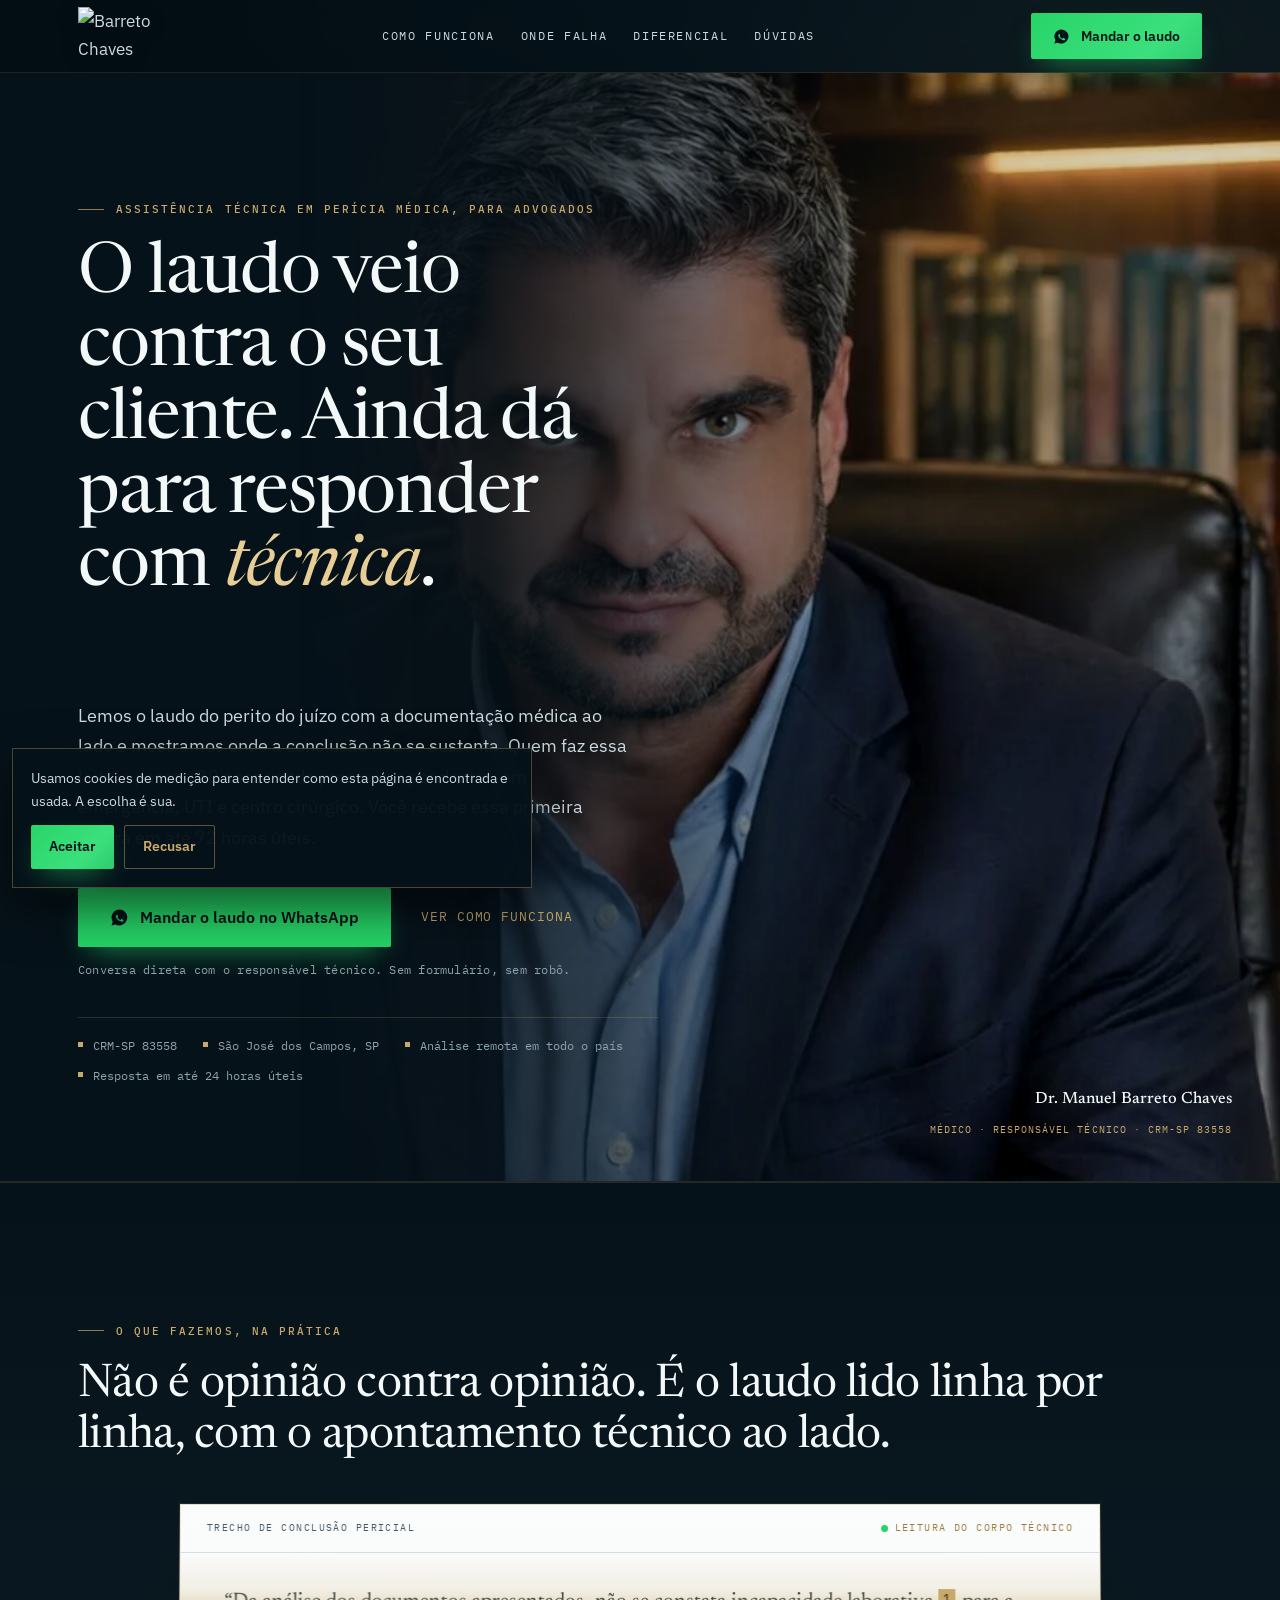
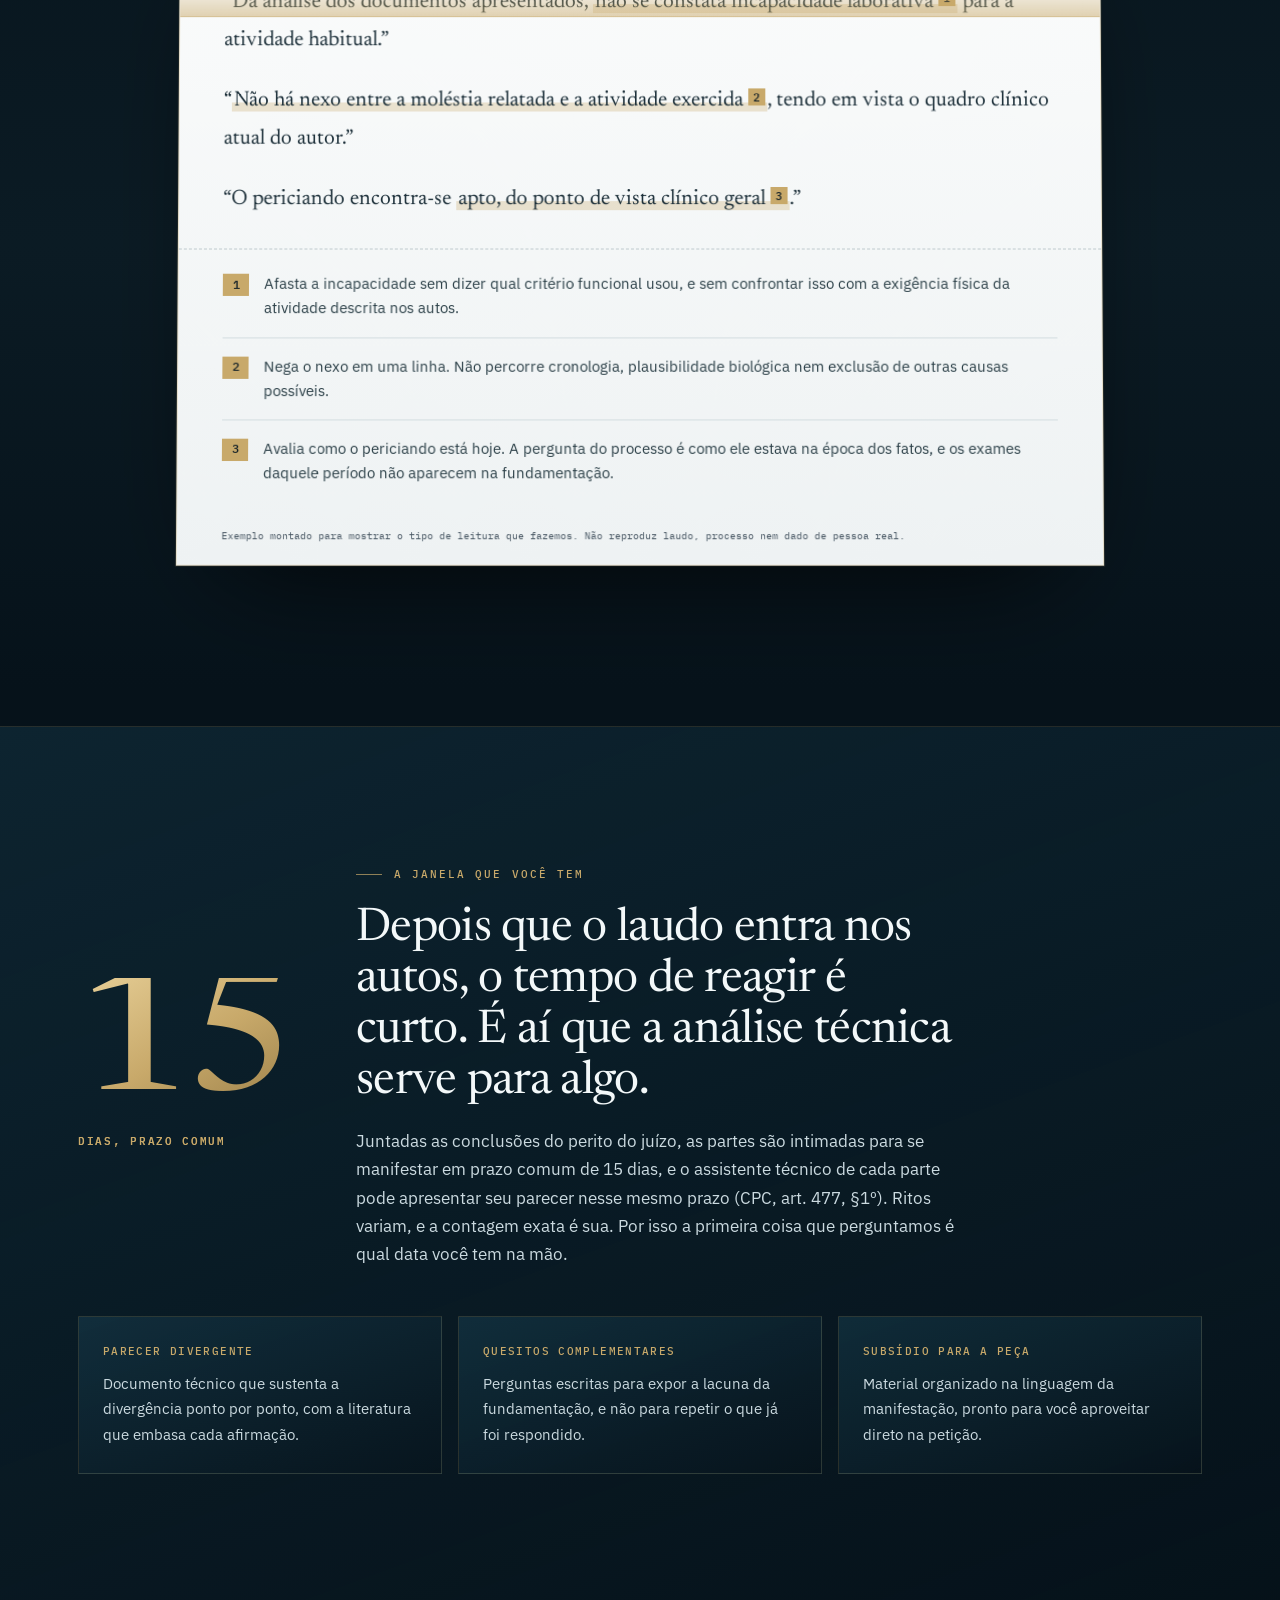
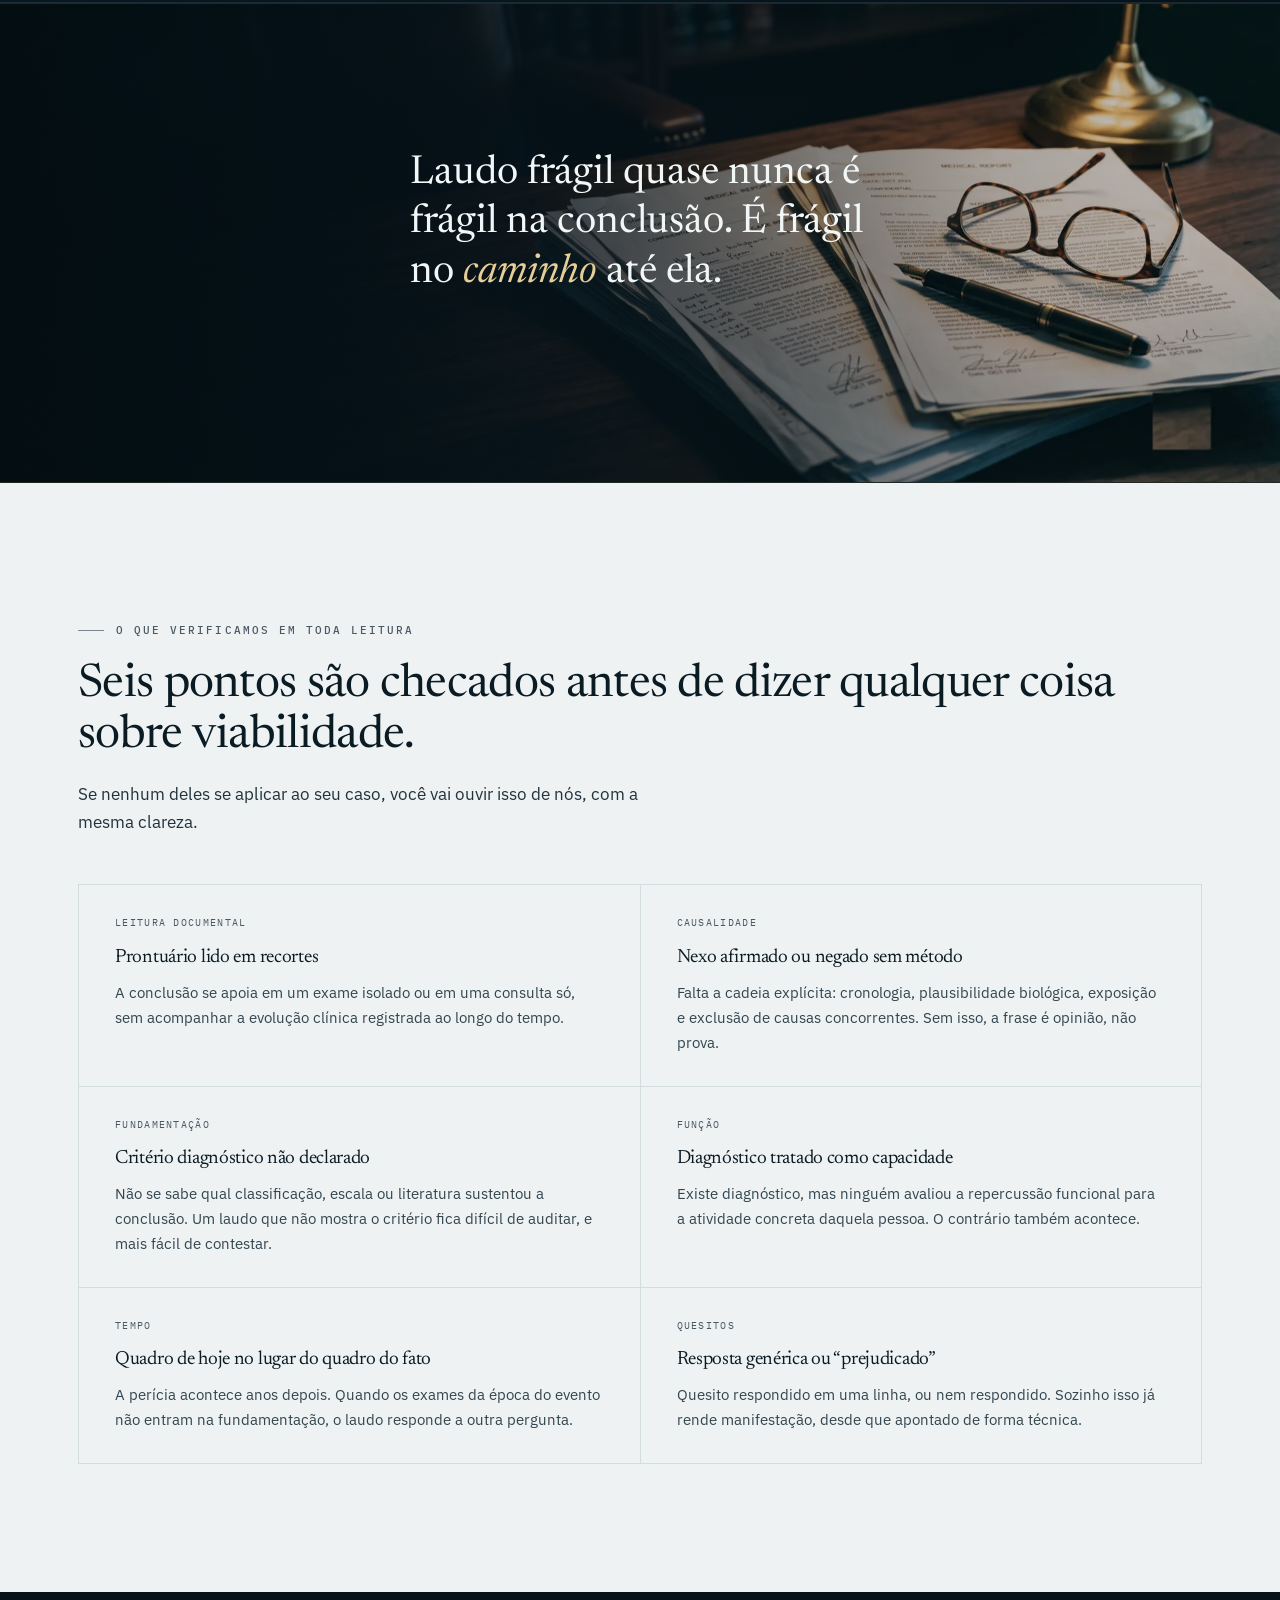
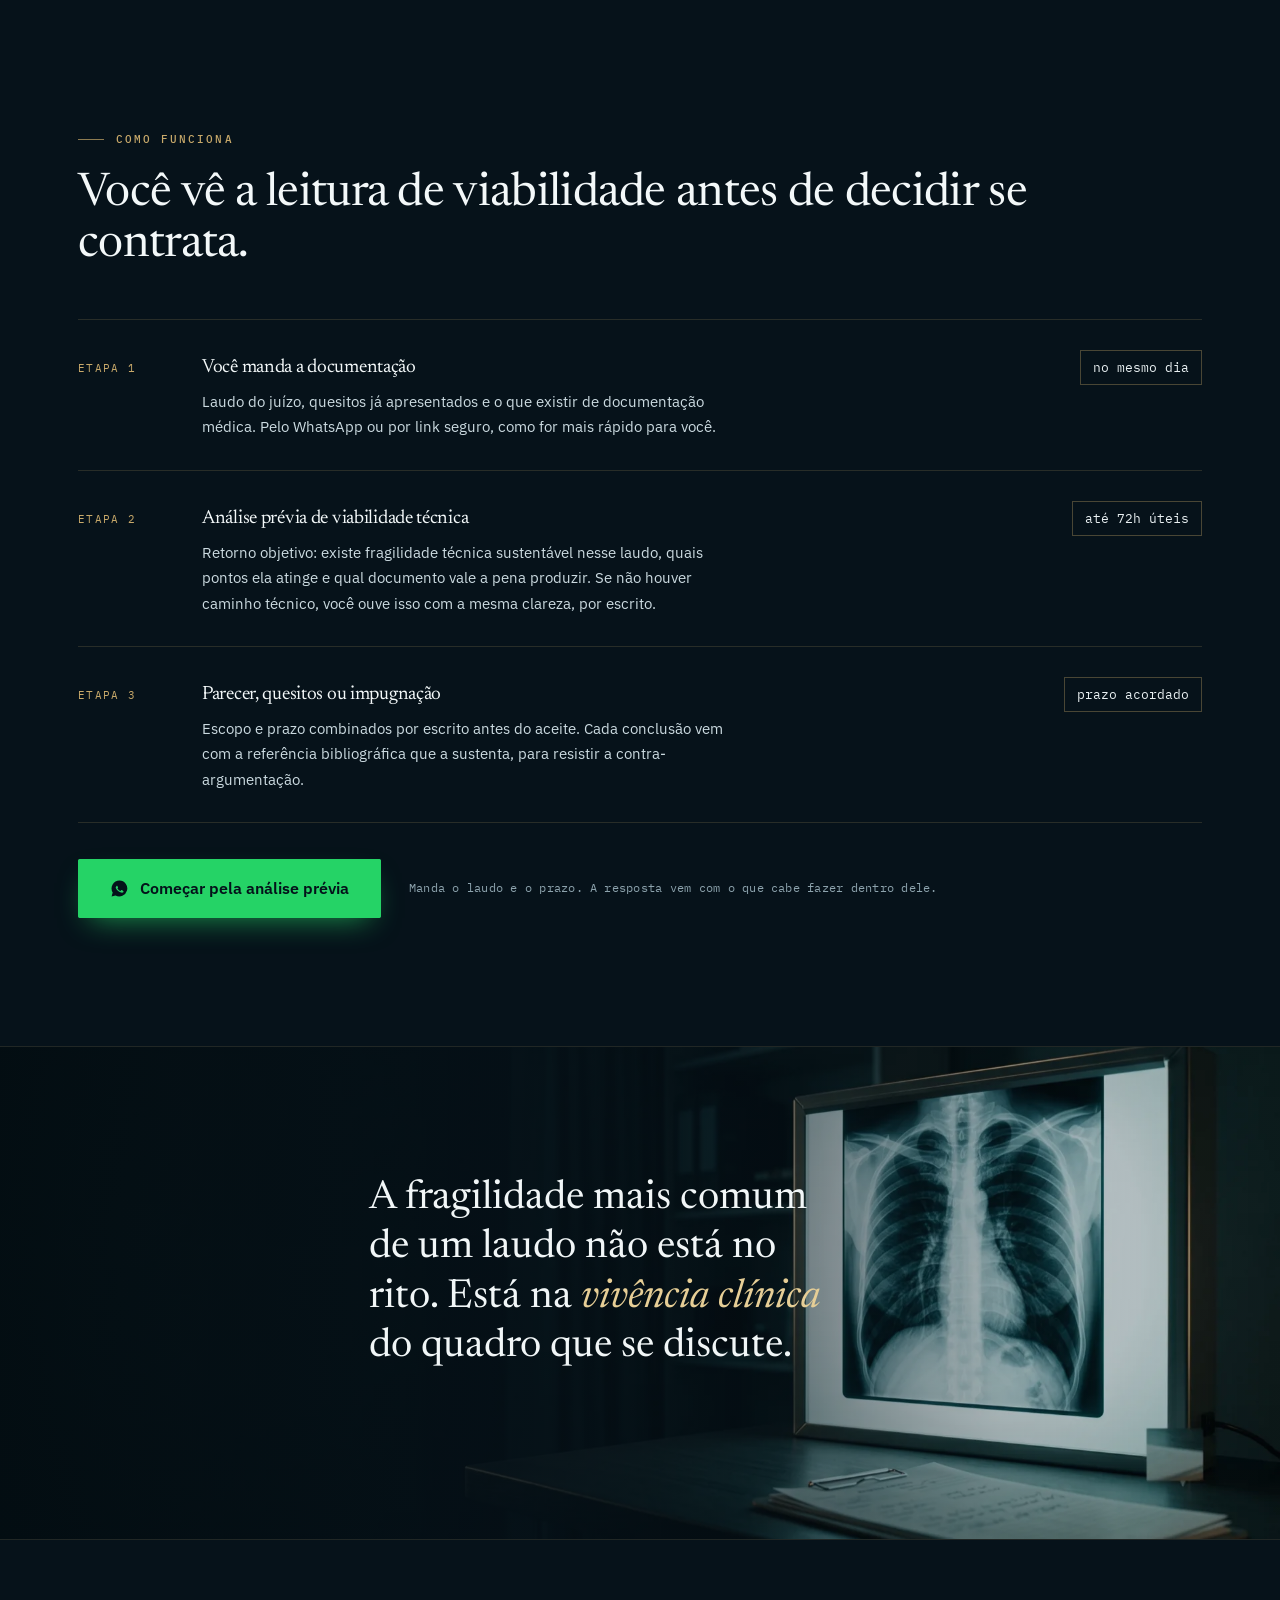
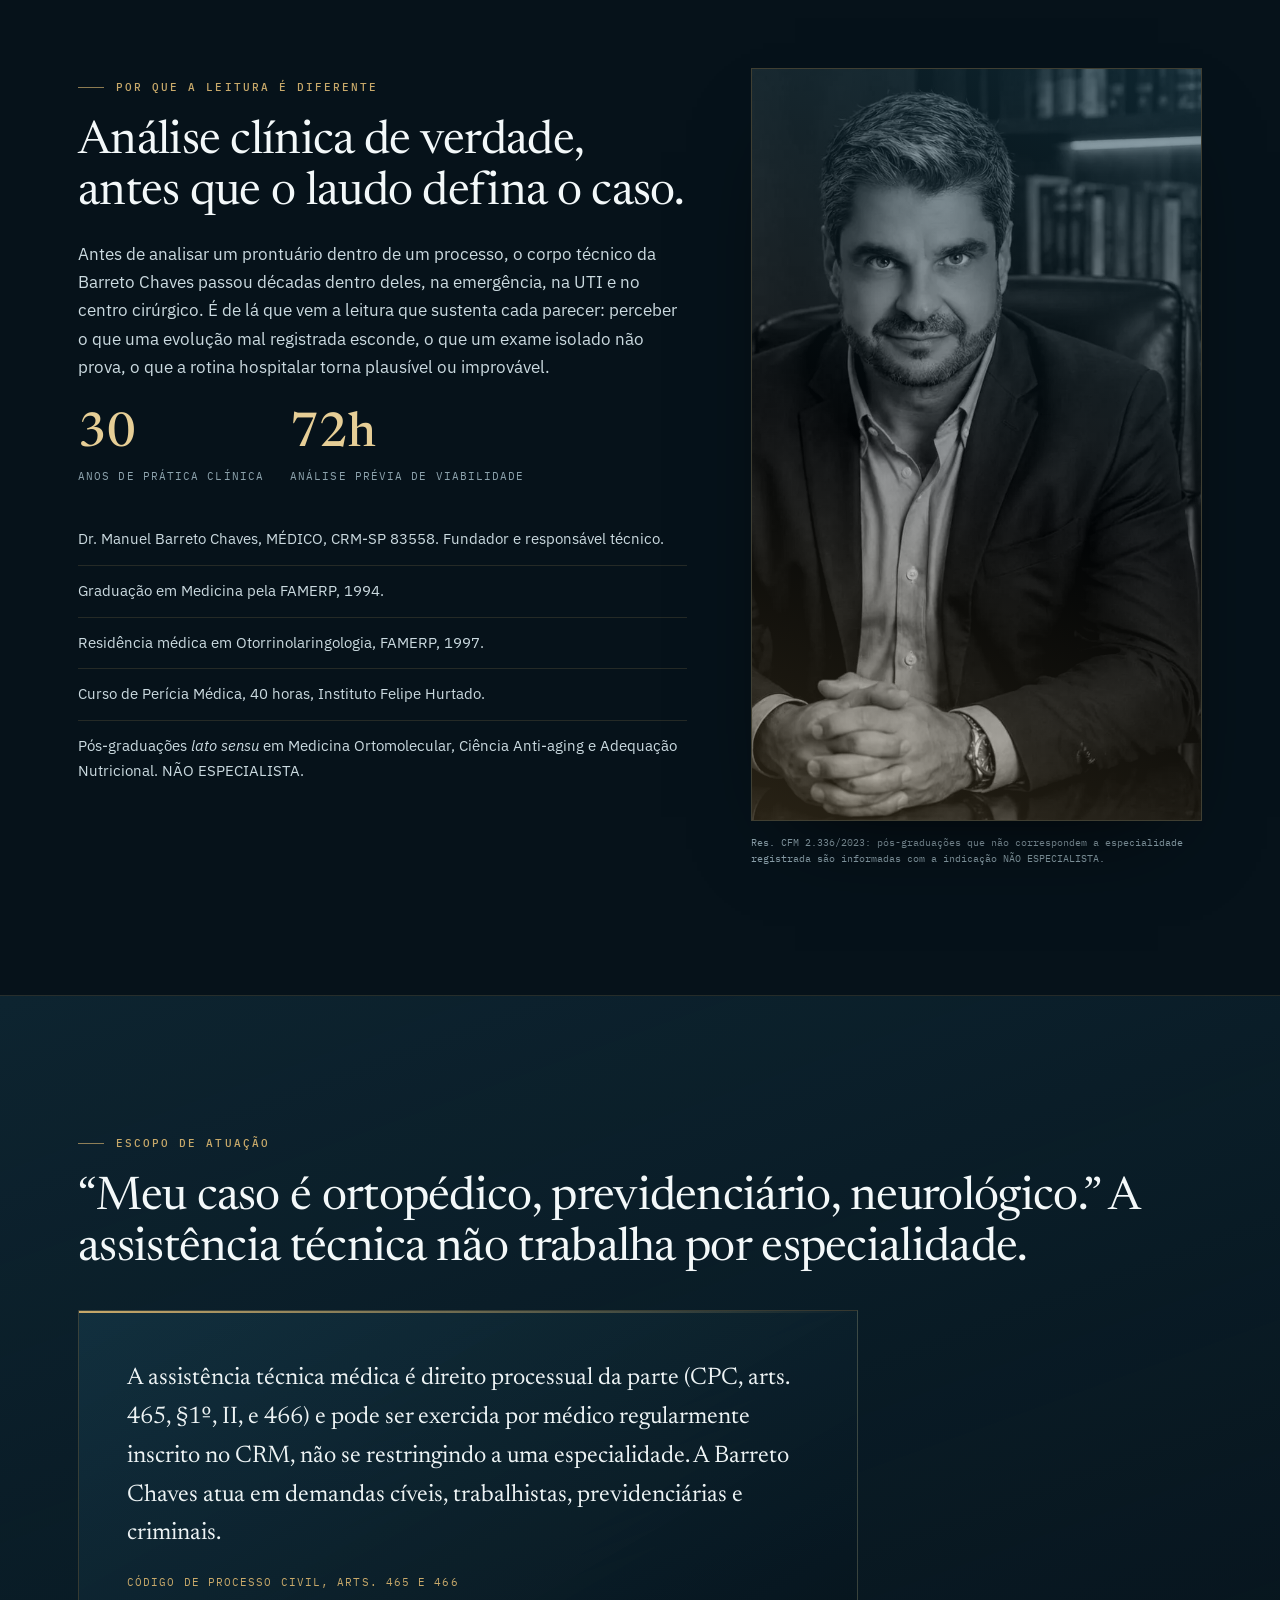
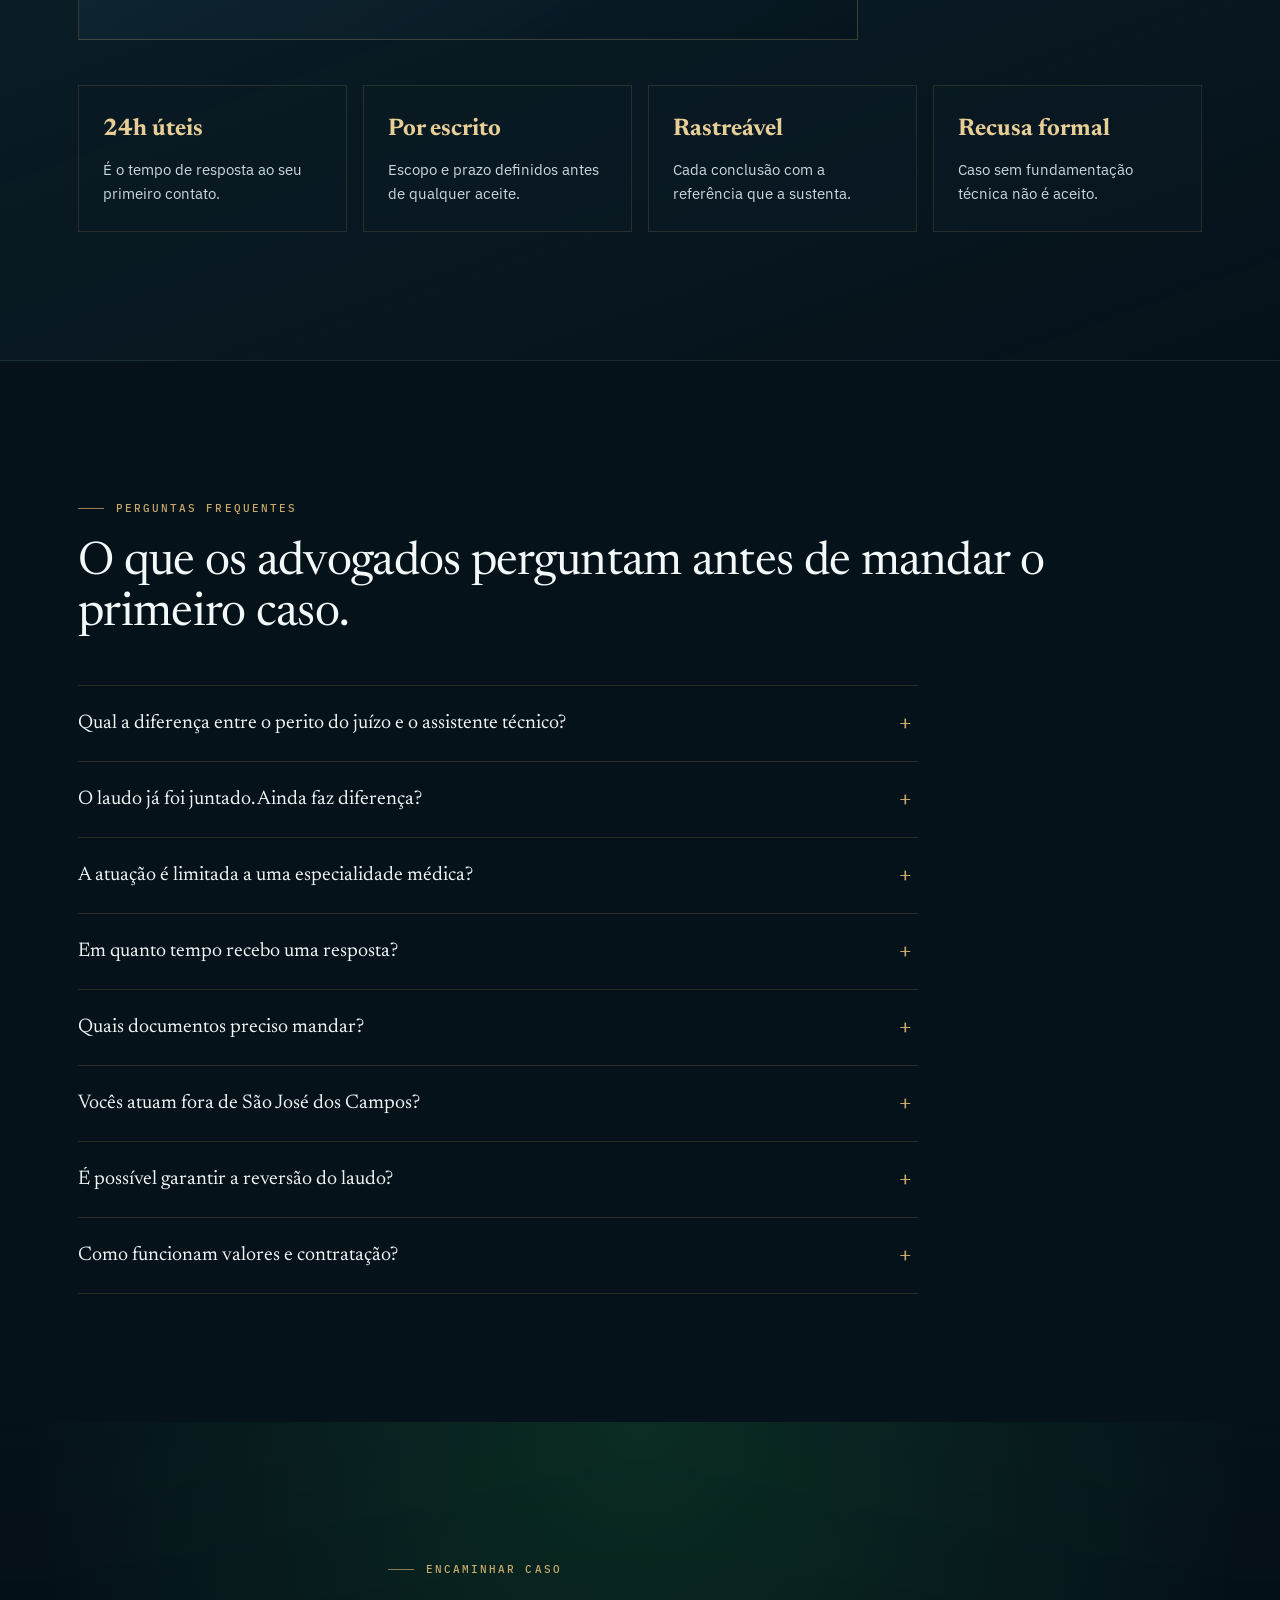
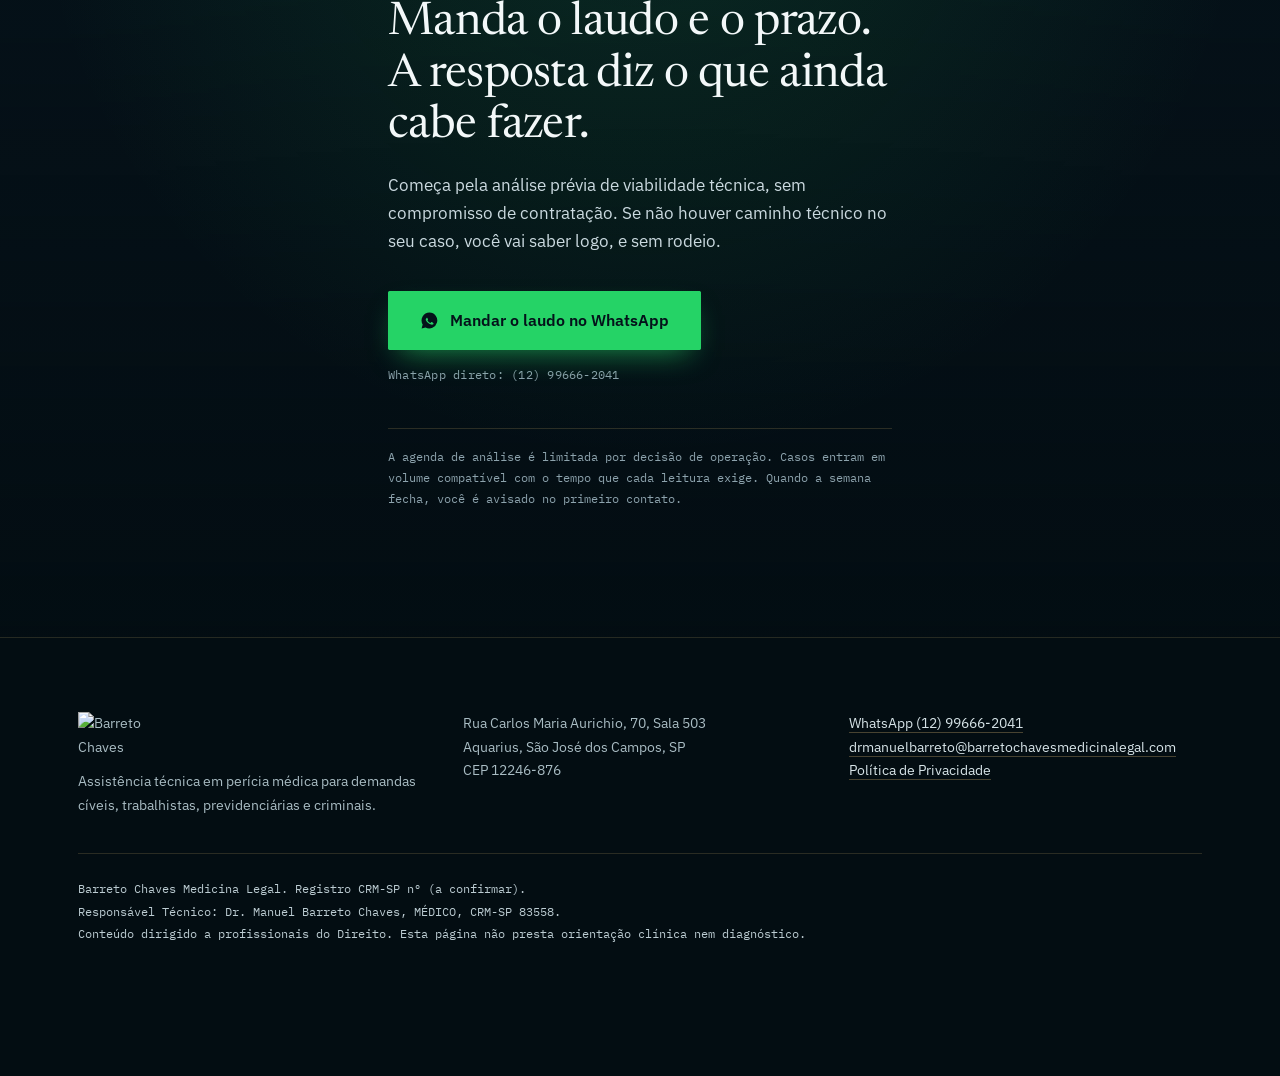
==== commit 265b3140: "Add files via upload" ====
--- a/preview/index.html
+++ b/preview/index.html
@@ -22,7 +22,7 @@
 Motion: vanilla JS (sem lib). prefers-reduced-motion desliga tudo. LCP = H1 texto.
 
 SUBSTITUIR ANTES DE PUBLICAR (busque por "[["):
-  (rótulo de conversão — pendente)  rótulo de conversão do Google Ads (AW-18177286407/xxxx)
+  (rótulo — pendente)  rótulo de conversão do Google Ads (AW-18177286407/xxxx)
   (GA4 — pendente)            ID de medição GA4
   (CRM PJ — pendente)            registro da PJ no CRM-SP (Res. CFM 2.336/2023, art. 5º)
 ================================================================================
@@ -198,11 +198,29 @@
 .top.solid{background:rgba(3,13,18,.94)}
 .top-in{display:flex;align-items:center;justify-content:space-between;gap:16px;min-height:72px}
 .brand{display:flex;align-items:center;gap:13px;text-decoration:none}
-.brand img{height:42px;width:auto;filter:drop-shadow(0 2px 10px rgba(0,0,0,.4))}
+.brand img{height:58px;width:auto;filter:drop-shadow(0 2px 10px rgba(0,0,0,.4))}
 .brand .bt{font-family:var(--f-display);font-size:1.12rem;color:#F3F8F9;line-height:1.1}
 .brand .bt span{display:block;font-family:var(--f-data);font-size:.58rem;letter-spacing:.24em;text-transform:uppercase;color:var(--mark)}
 .top .btn{padding:13px 22px;font-size:.88rem;min-height:46px}
-@media (max-width:680px){.top .btn{display:none}.brand .bt{display:none}}
+@media (max-width:680px){.brand img{height:50px}}
+.nav{display:flex;gap:26px;margin:0 auto}
+.nav a{font-family:var(--f-data);font-size:.74rem;letter-spacing:.14em;text-transform:uppercase;color:var(--text-d);text-decoration:none;transition:color .2s var(--ease);white-space:nowrap}
+.nav a:hover{color:var(--mark)}
+.nav-toggle{display:none;flex-direction:column;justify-content:center;gap:5px;width:46px;height:46px;border:1px solid rgba(200,169,106,.3);border-radius:8px;background:transparent;cursor:pointer;flex:none}
+.nav-toggle span{display:block;width:20px;height:2px;background:var(--mark);margin:0 auto;transition:.2s var(--ease)}
+.nav-toggle[aria-expanded="true"] span:nth-child(1){transform:translateY(7px) rotate(45deg)}
+.nav-toggle[aria-expanded="true"] span:nth-child(2){opacity:0}
+.nav-toggle[aria-expanded="true"] span:nth-child(3){transform:translateY(-7px) rotate(-45deg)}
+.mobile-menu{display:none}
+.mobile-menu[hidden]{display:none}
+@media (max-width:900px){
+  .nav{display:none}
+  .top .top-btn{display:none}
+  .nav-toggle{display:flex}
+  .mobile-menu:not([hidden]){display:flex;flex-direction:column;gap:2px;padding:8px 20px 18px;background:rgba(3,13,18,.98);border-top:1px solid rgba(200,169,106,.14)}
+  .mobile-menu a{padding:14px 4px;color:var(--text-d);text-decoration:none;font-family:var(--f-data);font-size:.8rem;letter-spacing:.12em;text-transform:uppercase;border-bottom:1px solid rgba(255,255,255,.06)}
+  .mobile-menu a.btn{display:flex;justify-content:center;margin-top:12px;border-bottom:0;text-transform:none;letter-spacing:normal}
+}
 
 /* ============================================================
    6. HERO
@@ -212,13 +230,13 @@
 .hero-bg{position:absolute;top:0;bottom:0;right:0;left:auto;width:min(80%,1120px);z-index:0;
   -webkit-mask-image:linear-gradient(90deg,transparent 0,transparent 4%,rgba(0,0,0,.28) 32%,#000 66%);
   mask-image:linear-gradient(90deg,transparent 0,transparent 4%,rgba(0,0,0,.28) 32%,#000 66%)}
-.hero-bg img{width:100%;height:100%;object-fit:cover;object-position:center 18%;
-  filter:grayscale(.7) contrast(1.08) brightness(.84);transform:scale(1.03);
+.hero-bg img{width:100%;height:100%;object-fit:cover;object-position:30% 14%;
+  filter:grayscale(.18) contrast(1.05) brightness(.98) saturate(1.12);transform:scale(1.03);
   animation:heroZoom 20s var(--ease) infinite alternate}
 @keyframes heroZoom{0%{transform:scale(1.03)}100%{transform:scale(1.1)}}
 /* duotone petróleo/ouro (dissolvido junto com a foto pela máscara) */
 .hero-bg .duo{position:absolute;inset:0;pointer-events:none;
-  background:linear-gradient(150deg,rgba(6,18,26,.18),rgba(20,54,70,.42) 55%,rgba(200,169,106,.24));mix-blend-mode:multiply}
+  background:linear-gradient(150deg,rgba(6,18,26,.10),rgba(20,54,70,.20) 55%,rgba(200,169,106,.14));mix-blend-mode:multiply}
 .hero-bg .veil{position:absolute;inset:0;pointer-events:none;
   background:radial-gradient(52% 56% at 80% 15%, rgba(200,169,106,.2), transparent 60%)}
 .hero-bg .sweep{position:absolute;inset:0;overflow:hidden;pointer-events:none;z-index:1}
@@ -245,15 +263,15 @@
 .proof li{position:relative;padding-left:15px}
 .proof li::before{content:"";position:absolute;left:0;top:.5em;width:5px;height:5px;background:var(--mark)}
 @media (max-width:900px){
-  #hero{min-height:auto;display:block;padding-top:0;padding-bottom:clamp(40px,7vw,60px);background:var(--deep)}
-  .hero-bg{position:relative;top:auto;bottom:auto;right:auto;left:auto;width:100%;height:50vh;min-height:330px;max-height:480px;
+  #hero{min-height:auto;display:block;position:relative;padding-top:0;padding-bottom:clamp(40px,7vw,60px);background:var(--deep)}
+  .hero-bg{position:relative;top:auto;bottom:auto;right:auto;left:auto;width:100%;height:54vh;min-height:340px;max-height:520px;
     -webkit-mask-image:none;mask-image:none}
-  .hero-bg img{object-position:center 16%}
+  .hero-bg img{object-position:60% 8%}
   .hero-bg .veil{background:
-    linear-gradient(180deg,rgba(6,18,26,0) 42%,rgba(6,18,26,.55) 72%,var(--deep) 100%),
-    radial-gradient(60% 50% at 78% 12%, rgba(200,169,106,.2), transparent 60%)}
-  .hero-in{max-width:100%;padding-top:26px}
-  .hero-id{position:static;text-align:left;margin-top:16px}
+    linear-gradient(180deg,rgba(6,18,26,0) 18%,rgba(6,18,26,.42) 50%,rgba(6,18,26,.9) 80%,var(--deep) 100%),
+    radial-gradient(60% 50% at 78% 12%, rgba(200,169,106,.16), transparent 60%)}
+  .hero-in{max-width:100%;position:relative;z-index:2;margin-top:clamp(-160px,-26vw,-110px);padding-top:0}
+  .hero-id{position:static;text-align:left;margin-top:14px}
 }
 
 /* ============================================================
@@ -462,14 +480,29 @@
 <header class="top" id="top">
   <div class="wrap top-in">
     <a class="brand" href="/">
-      <img src="images/logo-barreto.png" alt="Barreto Chaves Medicina Legal" width="120" height="78">
-      <span class="bt">Barreto Chaves<span>Medicina Legal</span></span>
+      <img src="images/logo-barreto-transp.png" alt="Barreto Chaves Medicina Legal" width="120" height="79">
     </a>
-    <a class="btn" href="#" data-cta="topbar">
+    <nav class="nav" aria-label="Navegação principal">
+      <a href="#como-funciona">Como funciona</a>
+      <a href="#falhas">Onde falha</a>
+      <a href="#clinico">Diferencial</a>
+      <a href="#faq">Dúvidas</a>
+    </nav>
+    <a class="btn top-btn" href="#" data-cta="topbar">
       <svg width="17" height="17" viewBox="0 0 24 24" fill="currentColor" aria-hidden="true"><path d="M12 2a10 10 0 0 0-8.6 15.1L2 22l4.9-1.3A10 10 0 1 0 12 2Zm5.3 14.1c-.2.6-1.2 1.2-1.7 1.2-.5.1-1 .1-1.7-.1a11 11 0 0 1-4.3-2.6 10 10 0 0 1-2.1-3c-.2-.5-.3-1.1-.1-1.6.1-.4.7-1.1 1-1.3.3-.2.7-.1.9.2l.8 1.4c.1.3.1.5-.1.8l-.4.5c-.1.2-.2.4 0 .7a7.4 7.4 0 0 0 3.2 2.7c.3.1.5.1.7-.1l.6-.7c.2-.2.5-.3.8-.2l1.5.7c.3.2.4.5.3.9Z"/></svg>
       Mandar o laudo
     </a>
+    <button class="nav-toggle" aria-label="Abrir menu" aria-expanded="false" aria-controls="mobile-menu">
+      <span></span><span></span><span></span>
+    </button>
   </div>
+  <nav class="mobile-menu" id="mobile-menu" aria-label="Navegação" hidden>
+    <a href="#como-funciona">Como funciona</a>
+    <a href="#falhas">Onde falha</a>
+    <a href="#clinico">Diferencial</a>
+    <a href="#faq">Dúvidas</a>
+    <a class="btn" href="#" data-cta="mobilemenu">Mandar o laudo</a>
+  </nav>
 </header>
 
 <main id="conteudo">
@@ -706,7 +739,7 @@
   <div class="wrap">
     <div class="f-grid">
       <div>
-        <div class="f-brand"><img src="images/logo-barreto.png" alt="Barreto Chaves Medicina Legal" width="120" height="78"></div>
+        <div class="f-brand"><img src="images/logo-barreto-transp.png" alt="Barreto Chaves Medicina Legal" width="120" height="79"></div>
         <p style="margin:0">Assistência técnica em perícia médica para demandas cíveis, trabalhistas, previdenciárias e criminais.</p>
       </div>
       <div>
@@ -757,7 +790,7 @@
     var done = false;
     function nav(){ if(!done){ done = true; window.open(go, "_blank", "noopener"); } }
     if (typeof gtag === "function"){
-      gtag("event","conversion",{ send_to:"AW-18177286407/(rótulo de conversão — pendente)", event_callback: nav });
+      gtag("event","conversion",{ send_to:"AW-18177286407/(rótulo — pendente)", event_callback: nav });
       gtag("event","whatsapp_click",{ lp:"lp01_impugnacao", cta_origin: origin });
       setTimeout(nav, 900);
     } else { nav(); }
@@ -779,6 +812,20 @@
   /* header sólido no scroll */
   var top = document.getElementById("top");
   addEventListener("scroll", function(){ top.classList.toggle("solid", scrollY > 30); }, { passive:true });
+
+  /* menu mobile (hamburger) */
+  var navToggle = document.querySelector(".nav-toggle");
+  var mobileMenu = document.getElementById("mobile-menu");
+  if (navToggle && mobileMenu){
+    navToggle.addEventListener("click", function(){
+      var open = navToggle.getAttribute("aria-expanded") === "true";
+      navToggle.setAttribute("aria-expanded", String(!open));
+      mobileMenu.hidden = open;
+    });
+    mobileMenu.querySelectorAll("a").forEach(function(a){
+      a.addEventListener("click", function(){ navToggle.setAttribute("aria-expanded","false"); mobileMenu.hidden = true; });
+    });
+  }
 
   /* revelação + gatilho do documento */
   var items = document.querySelectorAll(".rv, #doc");
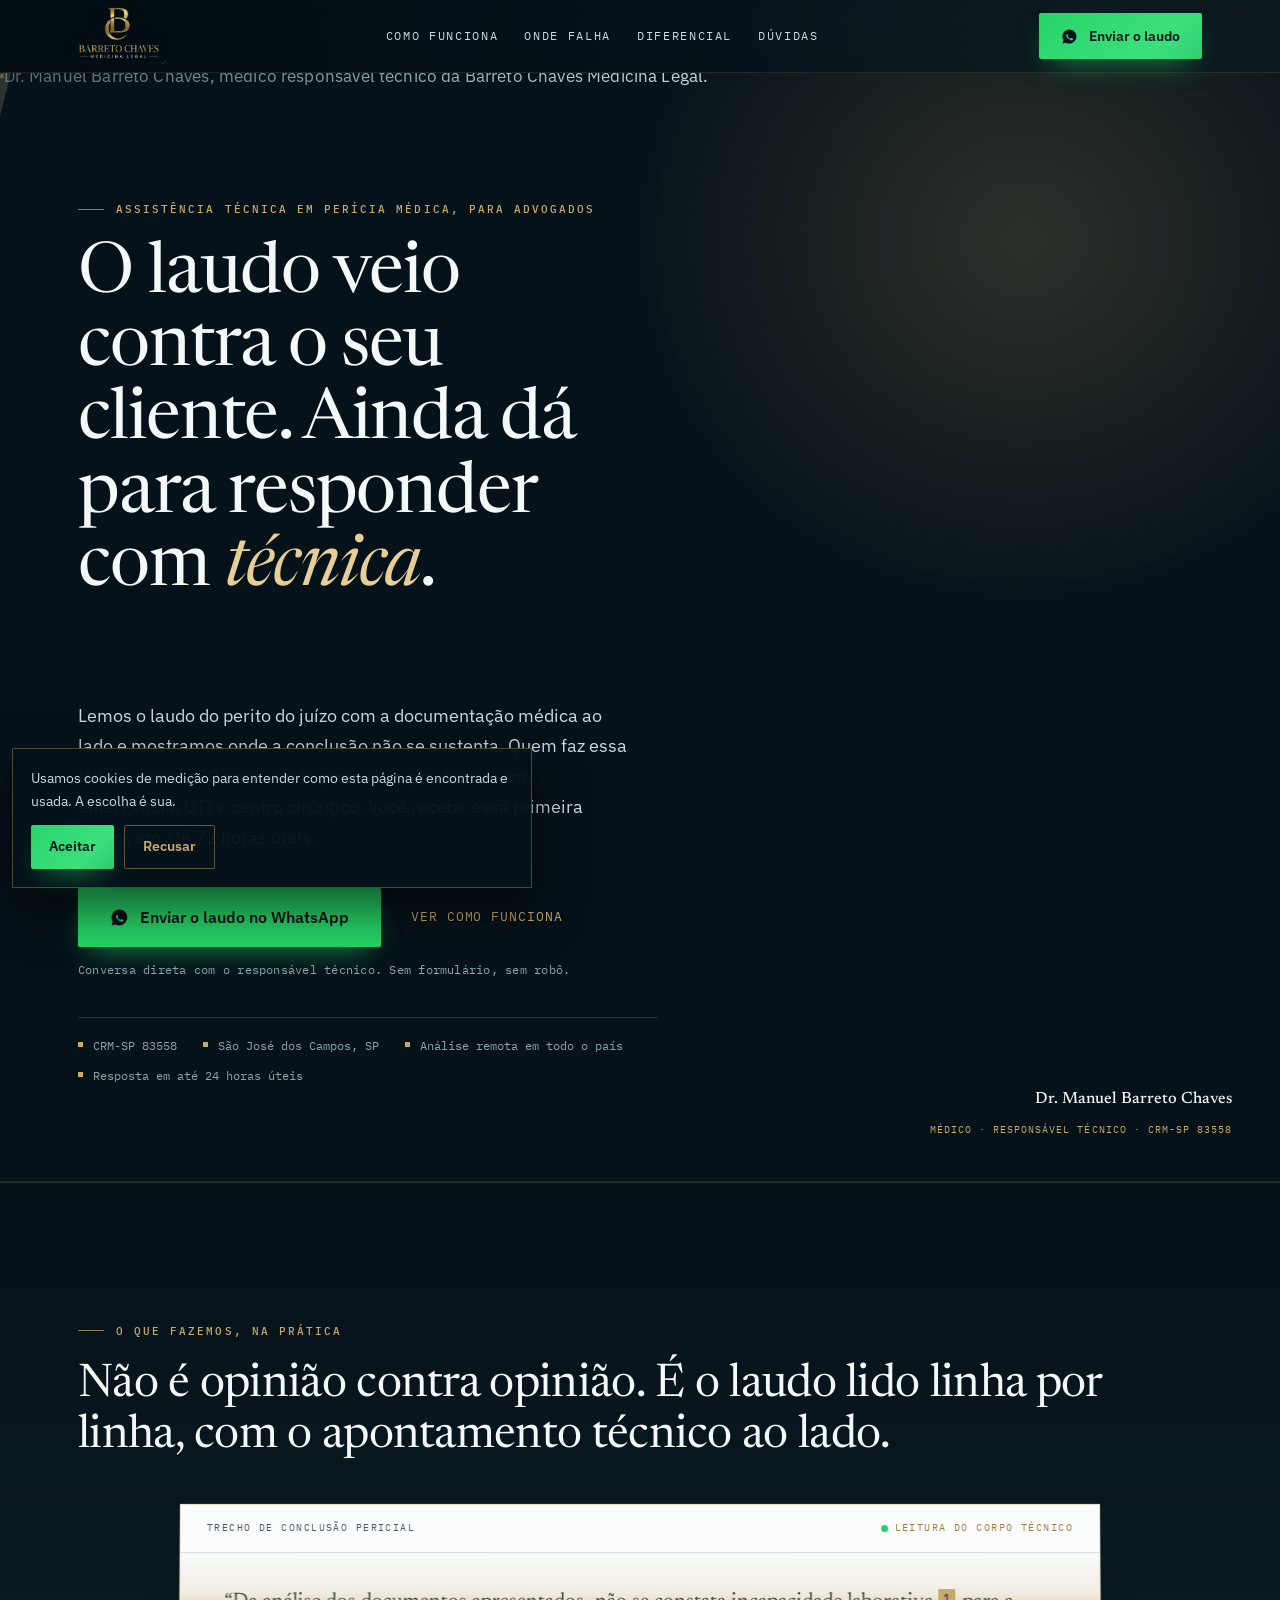
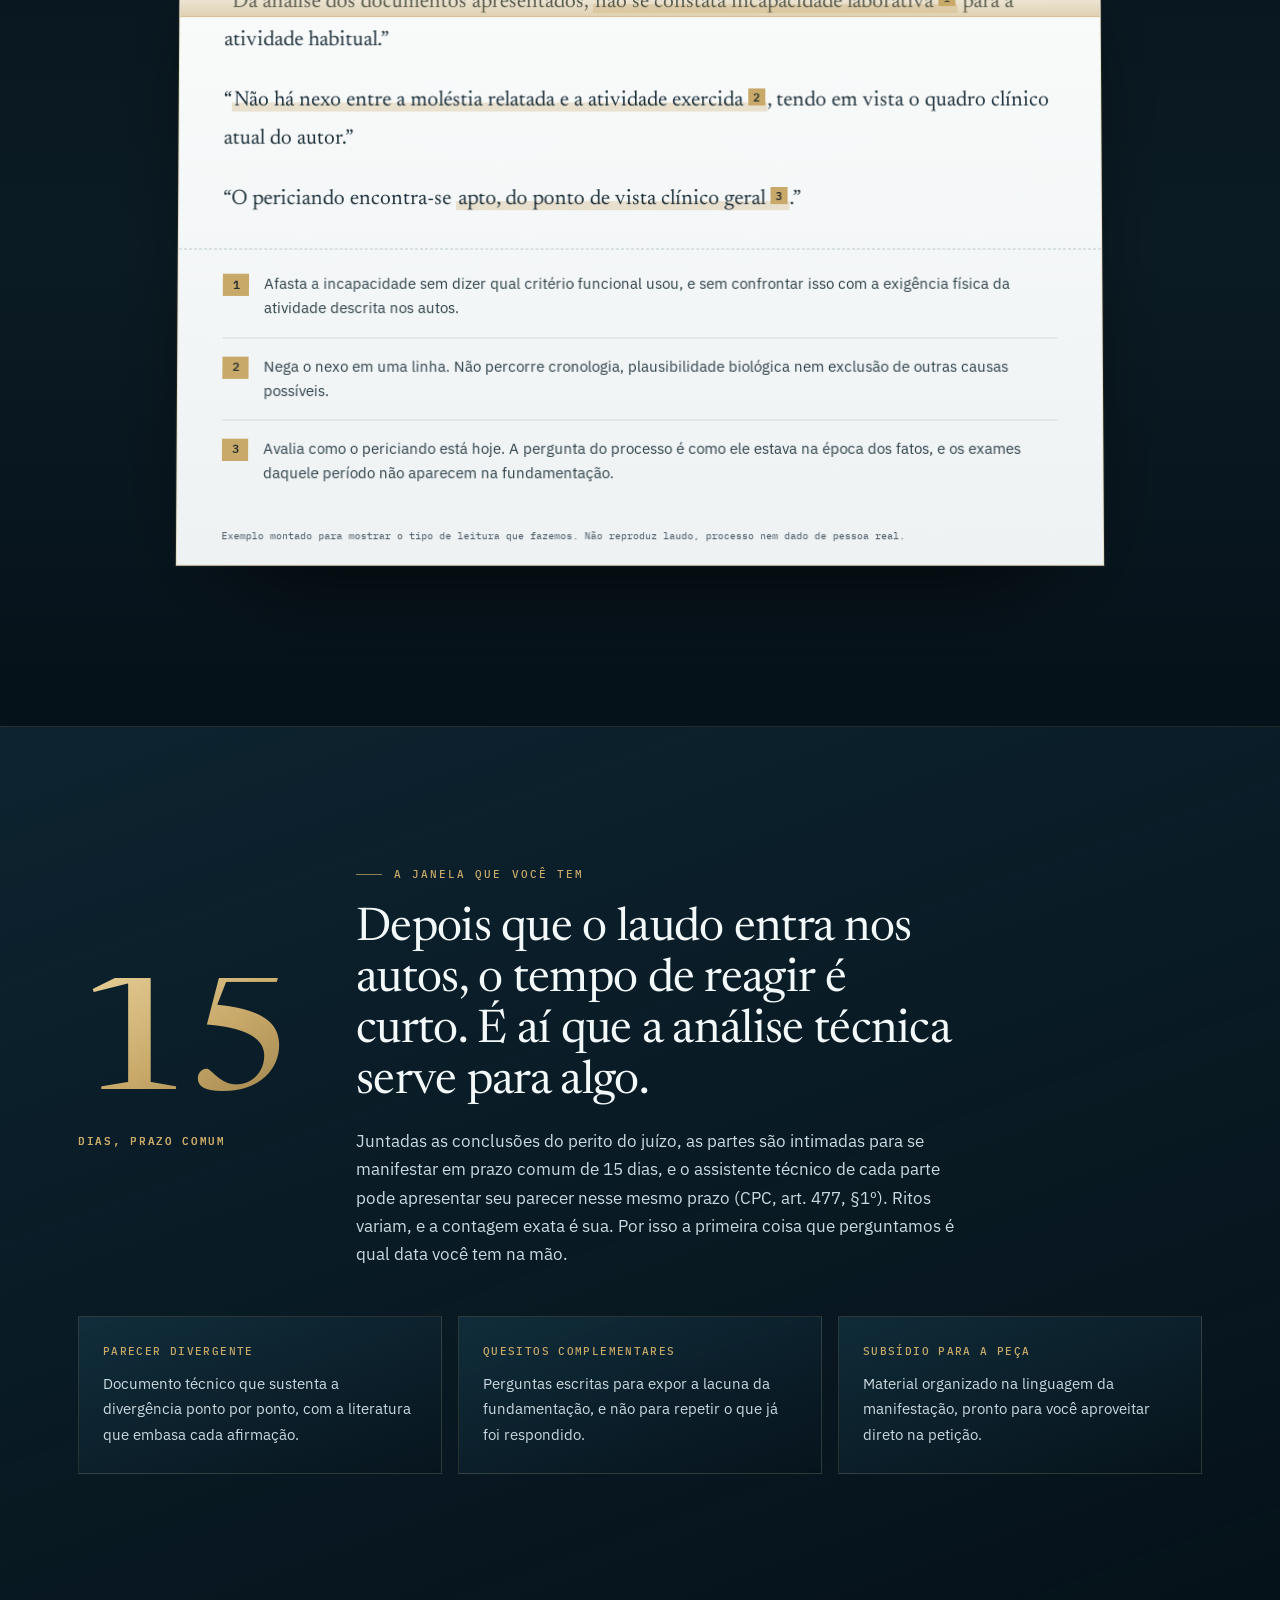
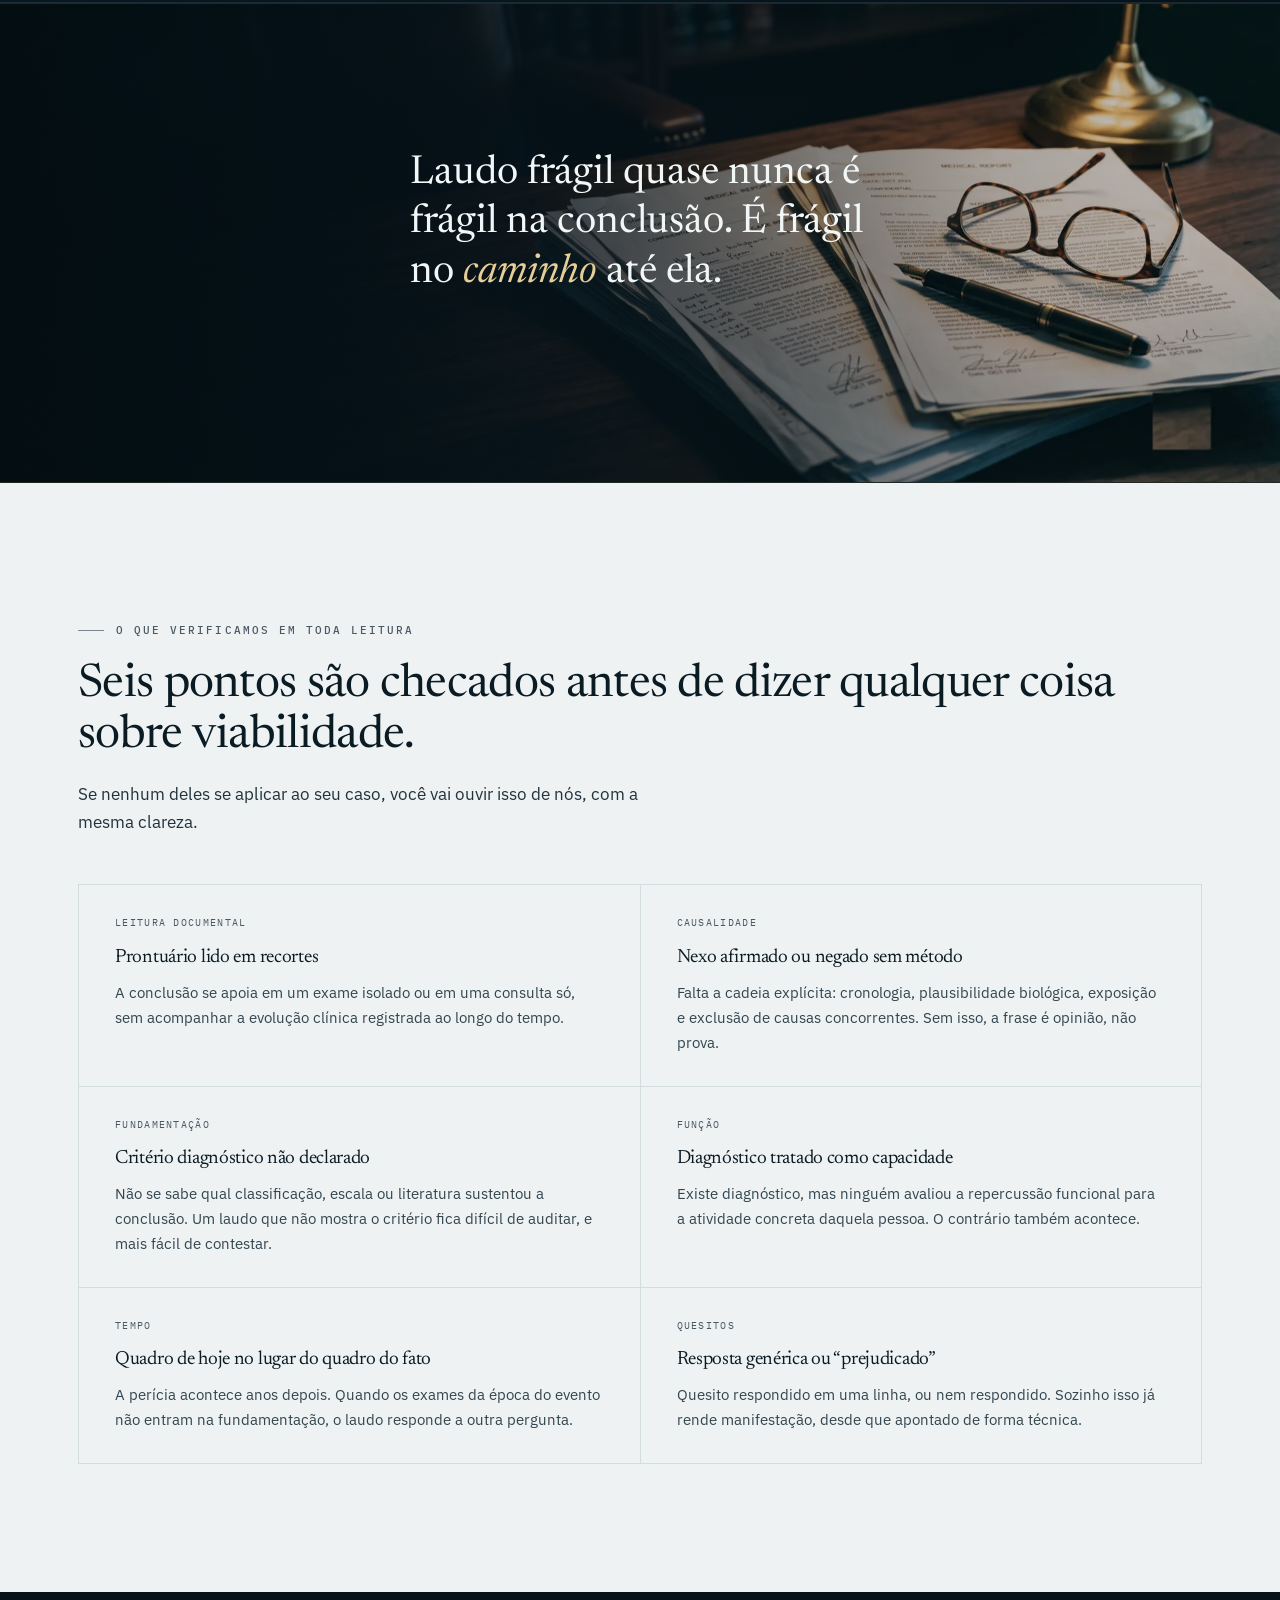
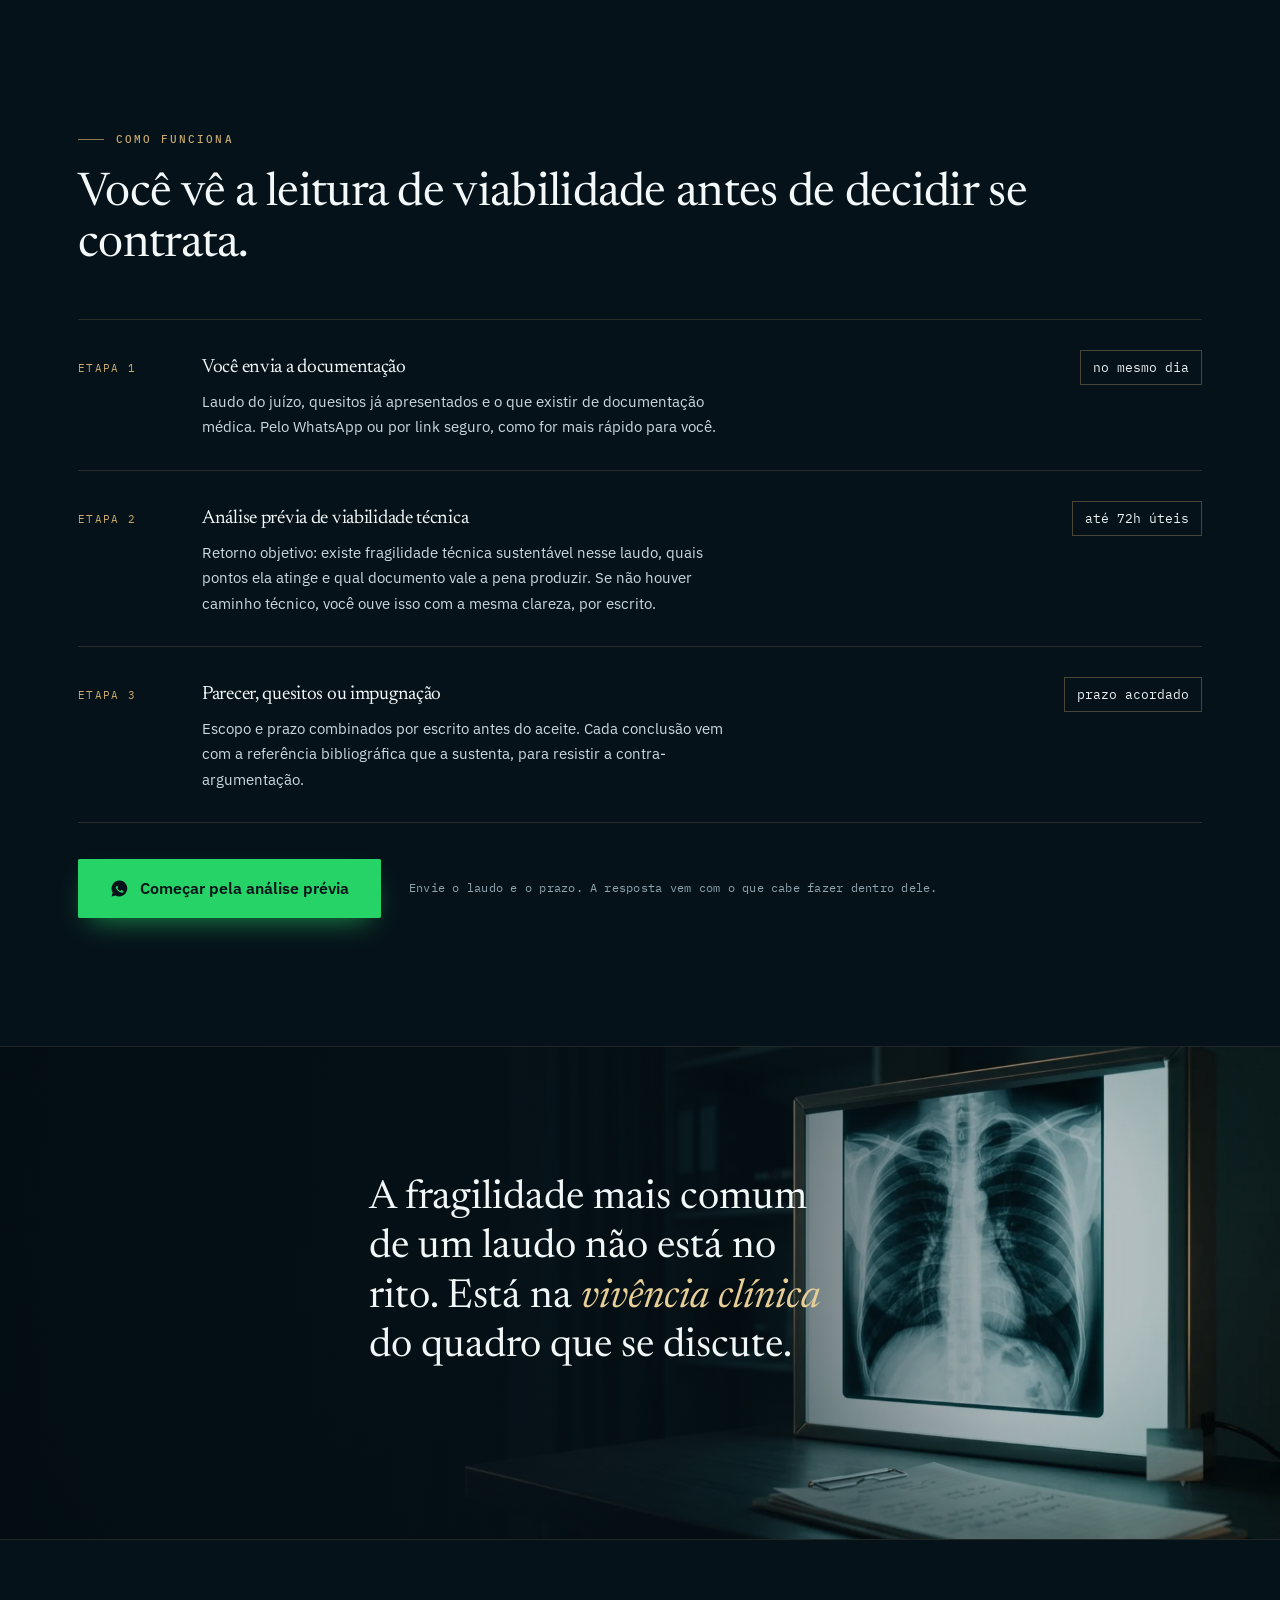
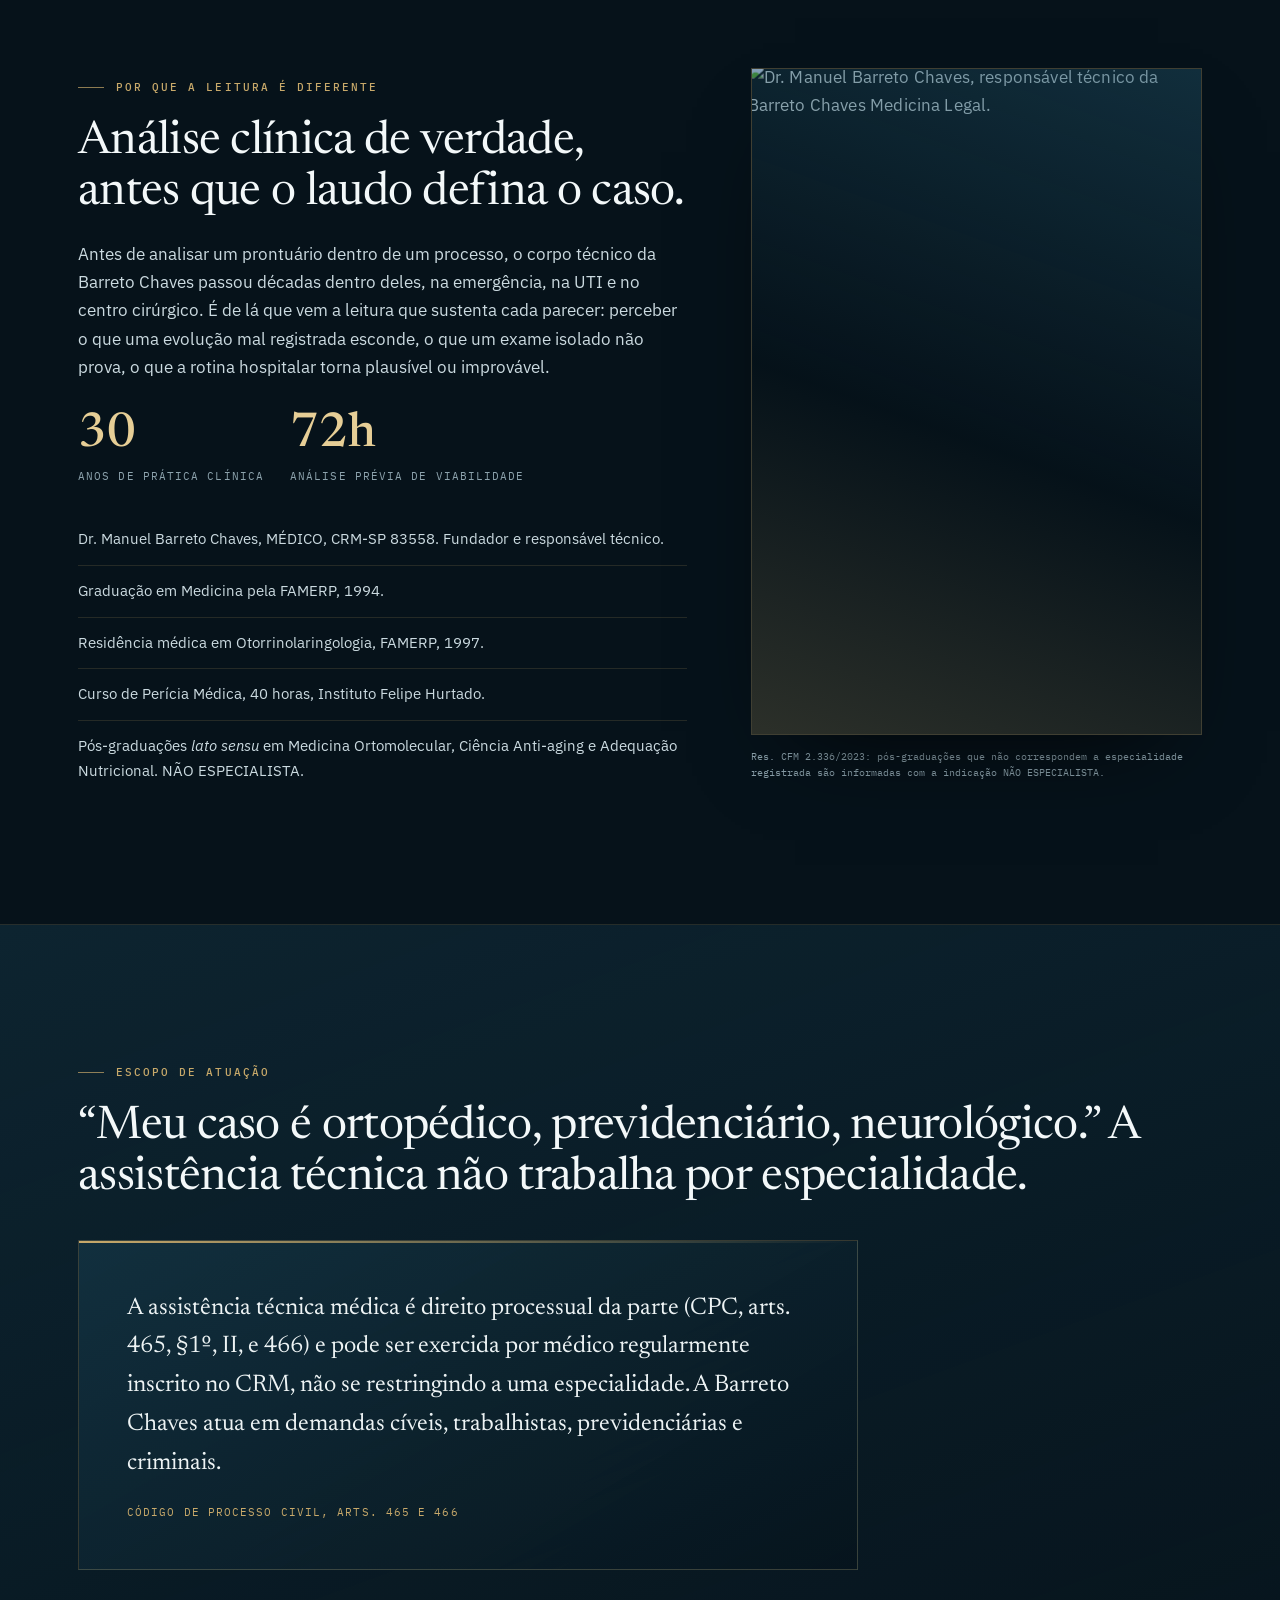
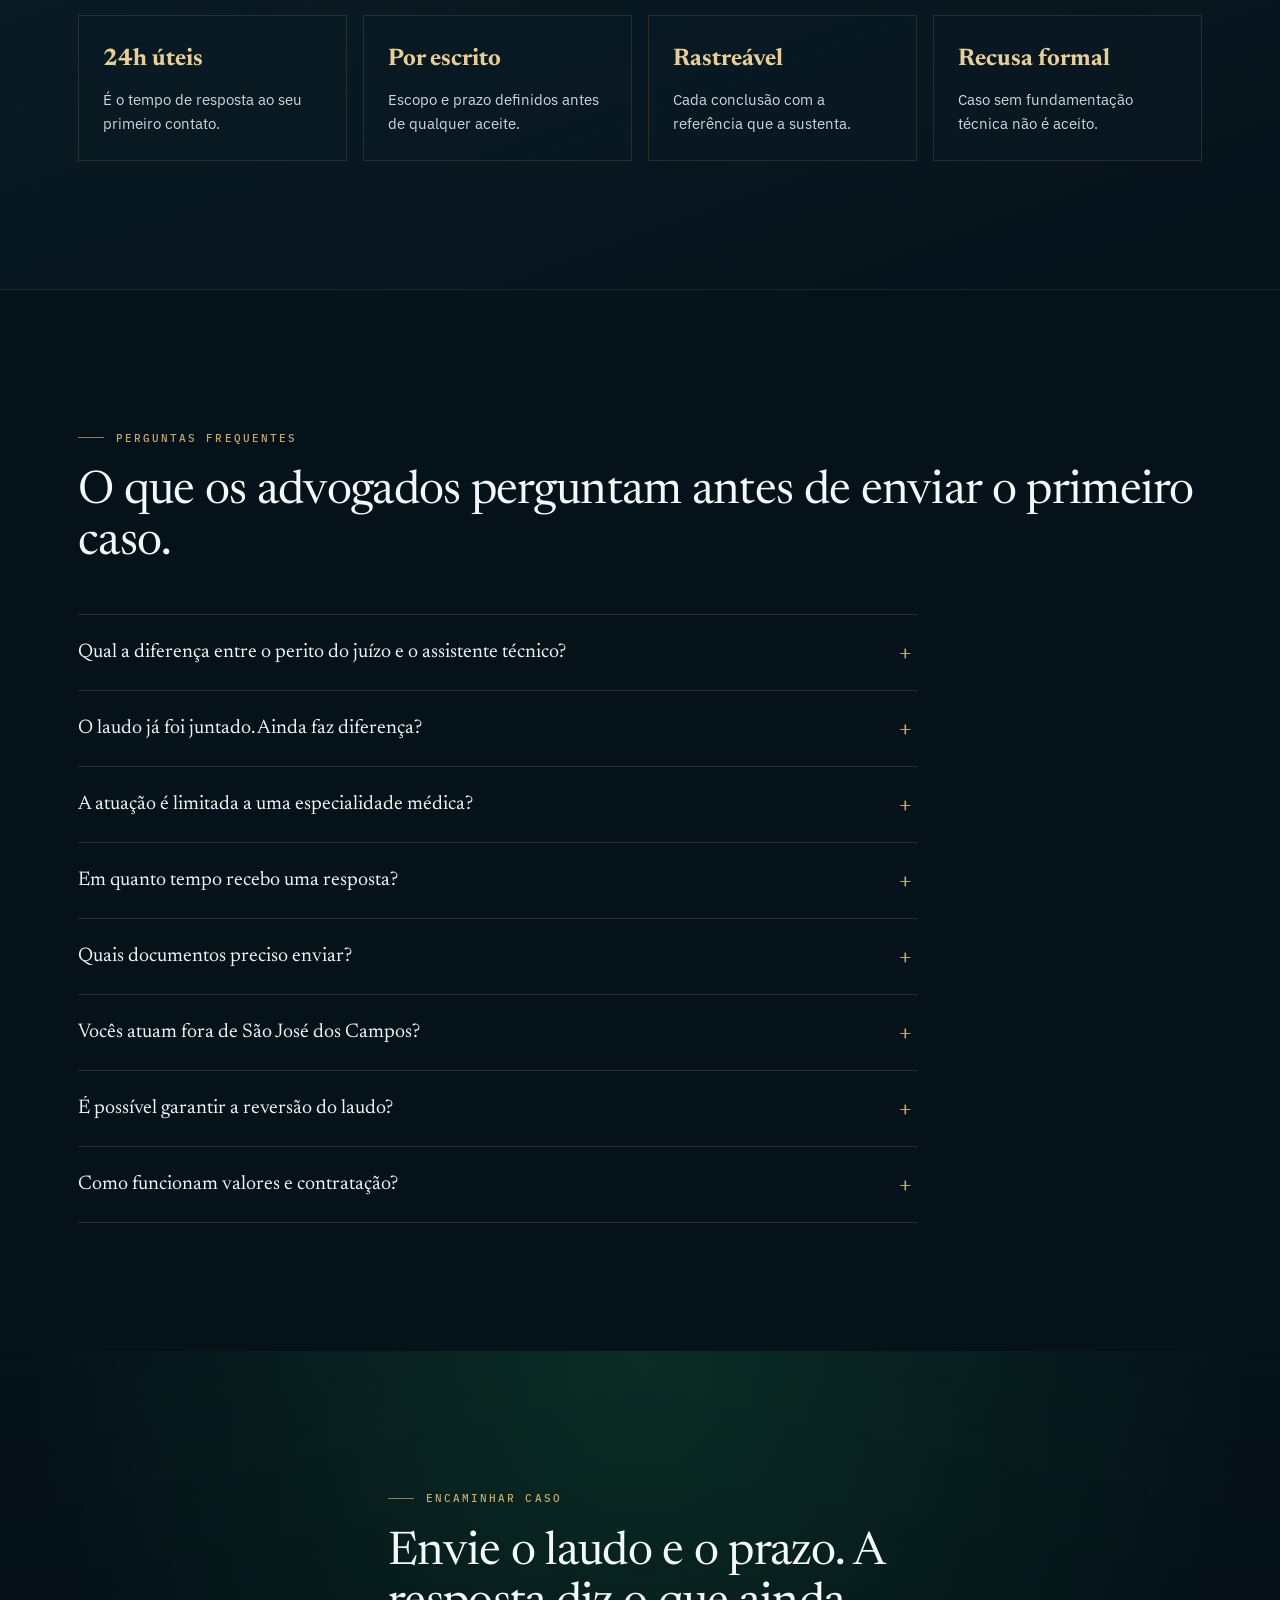
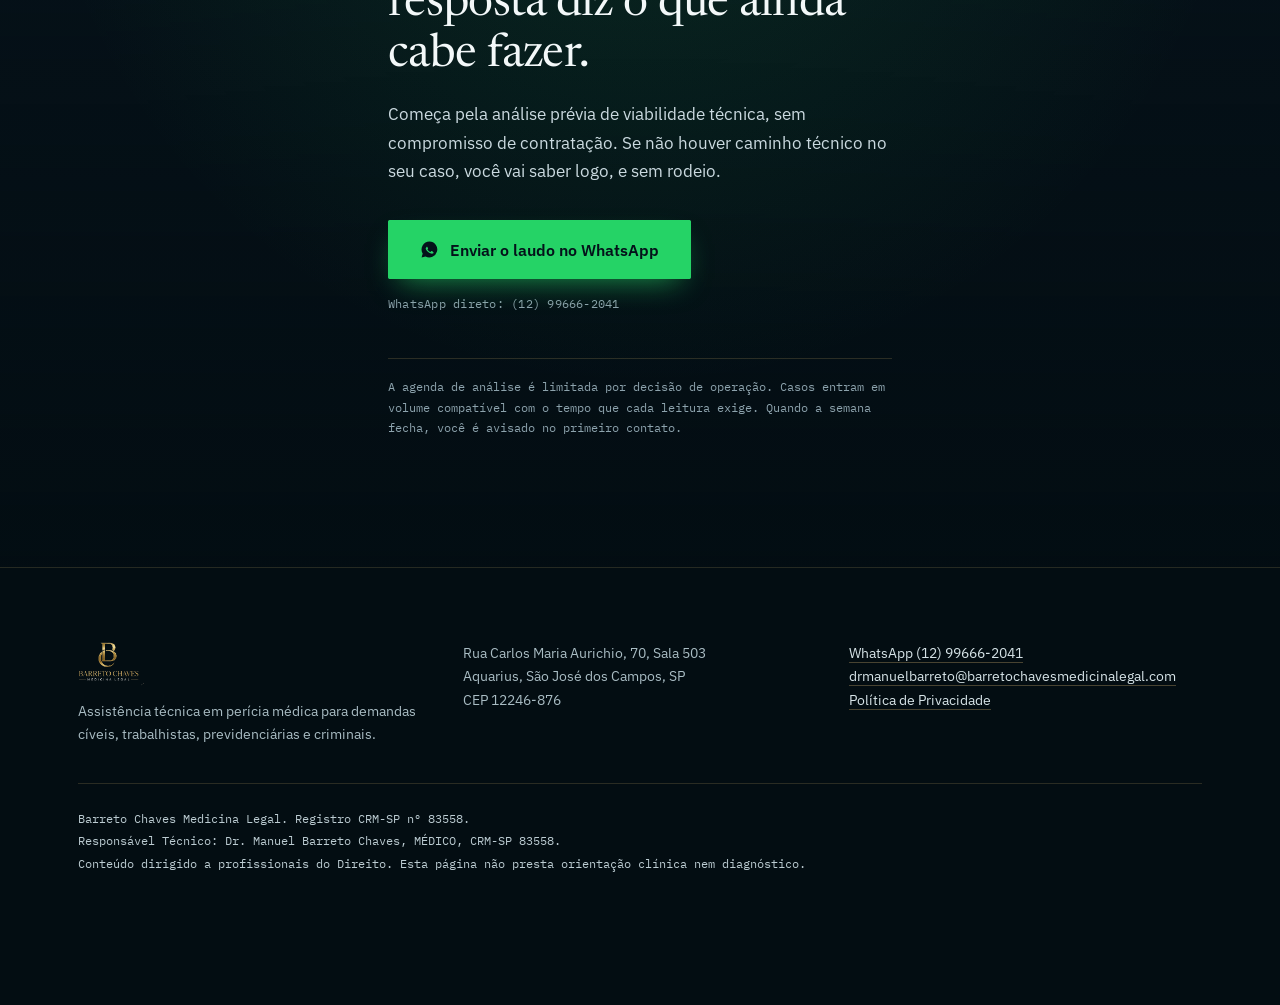
==== commit 7848e3d4: "Add files via upload" ====
--- a/preview/index.html
+++ b/preview/index.html
@@ -22,9 +22,9 @@
 Motion: vanilla JS (sem lib). prefers-reduced-motion desliga tudo. LCP = H1 texto.
 
 SUBSTITUIR ANTES DE PUBLICAR (busque por "[["):
-  (rótulo — pendente)  rótulo de conversão do Google Ads (AW-18177286407/xxxx)
-  (GA4 — pendente)            ID de medição GA4
-  (CRM PJ — pendente)            registro da PJ no CRM-SP (Res. CFM 2.336/2023, art. 5º)
+  [[ROTULO_CONVERSAO]]  rótulo de conversão do Google Ads (AW-18177286407/xxxx)
+  [[GA4_ID]]            ID de medição GA4
+  [[CRM_PJ]]            registro da PJ no CRM-SP (Res. CFM 2.336/2023, art. 5º)
 ================================================================================
 -->
 
@@ -227,16 +227,15 @@
    ============================================================ */
 #hero{position:relative;min-height:min(93vh,900px);display:flex;align-items:center;overflow:hidden;background:var(--deep);
   padding-top:clamp(96px,13vh,160px);padding-bottom:clamp(56px,8vw,96px);border-bottom:1px solid rgba(200,169,106,.14)}
-.hero-bg{position:absolute;top:0;bottom:0;right:0;left:auto;width:min(80%,1120px);z-index:0;
-  -webkit-mask-image:linear-gradient(90deg,transparent 0,transparent 4%,rgba(0,0,0,.28) 32%,#000 66%);
-  mask-image:linear-gradient(90deg,transparent 0,transparent 4%,rgba(0,0,0,.28) 32%,#000 66%)}
-.hero-bg img{width:100%;height:100%;object-fit:cover;object-position:30% 14%;
-  filter:grayscale(.18) contrast(1.05) brightness(.98) saturate(1.12);transform:scale(1.03);
-  animation:heroZoom 20s var(--ease) infinite alternate}
-@keyframes heroZoom{0%{transform:scale(1.03)}100%{transform:scale(1.1)}}
-/* duotone petróleo/ouro (dissolvido junto com a foto pela máscara) */
+.hero-bg{position:absolute;inset:0;width:100%;z-index:0}
+.hero-bg picture{display:contents}
+.hero-bg img{width:100%;height:100%;object-fit:cover;object-position:50% 32%;
+  filter:contrast(1.03) saturate(1.03);transform:scale(1.02);
+  animation:heroZoom 22s var(--ease) infinite alternate}
+@keyframes heroZoom{0%{transform:scale(1.02)}100%{transform:scale(1.07)}}
+/* legibilidade: escurece a esquerda pro texto sem tocar no retrato (imagem já vem tratada) */
 .hero-bg .duo{position:absolute;inset:0;pointer-events:none;
-  background:linear-gradient(150deg,rgba(6,18,26,.10),rgba(20,54,70,.20) 55%,rgba(200,169,106,.14));mix-blend-mode:multiply}
+  background:linear-gradient(90deg,rgba(6,18,26,.58) 0%,rgba(6,18,26,.30) 30%,rgba(6,18,26,0) 56%)}
 .hero-bg .veil{position:absolute;inset:0;pointer-events:none;
   background:radial-gradient(52% 56% at 80% 15%, rgba(200,169,106,.2), transparent 60%)}
 .hero-bg .sweep{position:absolute;inset:0;overflow:hidden;pointer-events:none;z-index:1}
@@ -266,7 +265,7 @@
   #hero{min-height:auto;display:block;position:relative;padding-top:0;padding-bottom:clamp(40px,7vw,60px);background:var(--deep)}
   .hero-bg{position:relative;top:auto;bottom:auto;right:auto;left:auto;width:100%;height:54vh;min-height:340px;max-height:520px;
     -webkit-mask-image:none;mask-image:none}
-  .hero-bg img{object-position:60% 8%}
+  .hero-bg img{object-position:50% 8%;filter:none;animation:none;transform:none}
   .hero-bg .veil{background:
     linear-gradient(180deg,rgba(6,18,26,0) 18%,rgba(6,18,26,.42) 50%,rgba(6,18,26,.9) 80%,var(--deep) 100%),
     radial-gradient(60% 50% at 78% 12%, rgba(200,169,106,.16), transparent 60%)}
@@ -387,10 +386,10 @@
 .split{display:grid;grid-template-columns:minmax(0,1fr) minmax(0,.74fr);gap:clamp(32px,5vw,70px);align-items:start}
 @media (max-width:920px){.split{grid-template-columns:1fr}}
 .frame{position:relative;overflow:hidden;border:1px solid rgba(200,169,106,.3);box-shadow:0 40px 90px -44px rgba(0,0,0,.8)}
-.frame img{filter:grayscale(1) contrast(1.06) brightness(.9);transform:scale(1.02);transition:transform 1.1s var(--ease), filter .6s var(--ease)}
+.frame img{filter:contrast(1.03) saturate(1.03);transform:scale(1.02);transition:transform 1.1s var(--ease), filter .6s var(--ease)}
 .frame::after{content:"";position:absolute;inset:0;pointer-events:none;
   background:linear-gradient(200deg,rgba(28,74,94,.5),rgba(6,18,26,.2) 55%,rgba(200,169,106,.2))}
-.frame:hover img{transform:scale(1.06);filter:grayscale(.5) contrast(1.05) brightness(1)}
+.frame:hover img{transform:scale(1.06);filter:contrast(1.04) saturate(1.06)}
 .stat{display:flex;gap:26px;flex-wrap:wrap;margin:1.9rem 0 .4rem}
 .stat b{font-family:var(--f-display);font-size:clamp(2.2rem,4vw,3rem);color:var(--mark-2);line-height:1;font-weight:500;display:block}
 .stat span{font-family:var(--f-data);font-size:.68rem;letter-spacing:.1em;text-transform:uppercase;color:var(--text-d-soft);margin-top:8px;display:block}
@@ -490,7 +489,7 @@
     </nav>
     <a class="btn top-btn" href="#" data-cta="topbar">
       <svg width="17" height="17" viewBox="0 0 24 24" fill="currentColor" aria-hidden="true"><path d="M12 2a10 10 0 0 0-8.6 15.1L2 22l4.9-1.3A10 10 0 1 0 12 2Zm5.3 14.1c-.2.6-1.2 1.2-1.7 1.2-.5.1-1 .1-1.7-.1a11 11 0 0 1-4.3-2.6 10 10 0 0 1-2.1-3c-.2-.5-.3-1.1-.1-1.6.1-.4.7-1.1 1-1.3.3-.2.7-.1.9.2l.8 1.4c.1.3.1.5-.1.8l-.4.5c-.1.2-.2.4 0 .7a7.4 7.4 0 0 0 3.2 2.7c.3.1.5.1.7-.1l.6-.7c.2-.2.5-.3.8-.2l1.5.7c.3.2.4.5.3.9Z"/></svg>
-      Mandar o laudo
+      Enviar o laudo
     </a>
     <button class="nav-toggle" aria-label="Abrir menu" aria-expanded="false" aria-controls="mobile-menu">
       <span></span><span></span><span></span>
@@ -501,7 +500,7 @@
     <a href="#falhas">Onde falha</a>
     <a href="#clinico">Diferencial</a>
     <a href="#faq">Dúvidas</a>
-    <a class="btn" href="#" data-cta="mobilemenu">Mandar o laudo</a>
+    <a class="btn" href="#" data-cta="mobilemenu">Enviar o laudo</a>
   </nav>
 </header>
 
@@ -510,8 +509,11 @@
   <!-- ===================== 1. HERO ===================== -->
   <section id="hero">
     <div class="hero-bg">
-      <img src="images/dr-barreto-retrato.webp" width="750" height="1254" fetchpriority="high"
-           alt="Dr. Manuel Barreto Chaves, médico responsável técnico da Barreto Chaves Medicina Legal.">
+      <picture>
+        <source media="(max-width:900px)" srcset="images/hero-mobile-barreto.webp">
+        <img src="images/hero-desktop-barreto.webp" width="1920" height="750" fetchpriority="high"
+             alt="Dr. Manuel Barreto Chaves, médico responsável técnico da Barreto Chaves Medicina Legal.">
+      </picture>
       <div class="duo" aria-hidden="true"></div>
       <div class="sweep" aria-hidden="true"></div>
       <div class="veil" aria-hidden="true"></div>
@@ -527,7 +529,7 @@
       <div class="cta-row">
         <a class="btn btn-pulse" href="#" data-cta="hero-primario">
           <svg width="19" height="19" viewBox="0 0 24 24" fill="currentColor" aria-hidden="true"><path d="M12 2a10 10 0 0 0-8.6 15.1L2 22l4.9-1.3A10 10 0 1 0 12 2Zm5.3 14.1c-.2.6-1.2 1.2-1.7 1.2-.5.1-1 .1-1.7-.1a11 11 0 0 1-4.3-2.6 10 10 0 0 1-2.1-3c-.2-.5-.3-1.1-.1-1.6.1-.4.7-1.1 1-1.3.3-.2.7-.1.9.2l.8 1.4c.1.3.1.5-.1.8l-.4.5c-.1.2-.2.4 0 .7a7.4 7.4 0 0 0 3.2 2.7c.3.1.5.1.7-.1l.6-.7c.2-.2.5-.3.8-.2l1.5.7c.3.2.4.5.3.9Z"/></svg>
-          Mandar o laudo no WhatsApp
+          Enviar o laudo no WhatsApp
         </a>
         <a class="btn-line" href="#como-funciona">Ver como funciona</a>
       </div>
@@ -628,7 +630,7 @@
       <span class="tag rv">Como funciona</span>
       <h2 class="meas rv">Você vê a leitura de viabilidade antes de decidir se contrata.</h2>
       <ol class="flow">
-        <li class="rv"><span class="step">Etapa 1</span><div><h3>Você manda a documentação</h3><p>Laudo do juízo, quesitos já apresentados e o que existir de documentação médica. Pelo WhatsApp ou por link seguro, como for mais rápido para você.</p></div><span class="when">no mesmo dia</span></li>
+        <li class="rv"><span class="step">Etapa 1</span><div><h3>Você envia a documentação</h3><p>Laudo do juízo, quesitos já apresentados e o que existir de documentação médica. Pelo WhatsApp ou por link seguro, como for mais rápido para você.</p></div><span class="when">no mesmo dia</span></li>
         <li class="rv"><span class="step">Etapa 2</span><div><h3>Análise prévia de viabilidade técnica</h3><p>Retorno objetivo: existe fragilidade técnica sustentável nesse laudo, quais pontos ela atinge e qual documento vale a pena produzir. Se não houver caminho técnico, você ouve isso com a mesma clareza, por escrito.</p></div><span class="when">até 72h úteis</span></li>
         <li class="rv"><span class="step">Etapa 3</span><div><h3>Parecer, quesitos ou impugnação</h3><p>Escopo e prazo combinados por escrito antes do aceite. Cada conclusão vem com a referência bibliográfica que a sustenta, para resistir a contra-argumentação.</p></div><span class="when">prazo acordado</span></li>
       </ol>
@@ -637,7 +639,7 @@
           <svg width="19" height="19" viewBox="0 0 24 24" fill="currentColor" aria-hidden="true"><path d="M12 2a10 10 0 0 0-8.6 15.1L2 22l4.9-1.3A10 10 0 1 0 12 2Zm5.3 14.1c-.2.6-1.2 1.2-1.7 1.2-.5.1-1 .1-1.7-.1a11 11 0 0 1-4.3-2.6 10 10 0 0 1-2.1-3c-.2-.5-.3-1.1-.1-1.6.1-.4.7-1.1 1-1.3.3-.2.7-.1.9.2l.8 1.4c.1.3.1.5-.1.8l-.4.5c-.1.2-.2.4 0 .7a7.4 7.4 0 0 0 3.2 2.7c.3.1.5.1.7-.1l.6-.7c.2-.2.5-.3.8-.2l1.5.7c.3.2.4.5.3.9Z"/></svg>
           Começar pela análise prévia
         </a>
-        <p class="cta-note">Manda o laudo e o prazo. A resposta vem com o que cabe fazer dentro dele.</p>
+        <p class="cta-note">Envie o laudo e o prazo. A resposta vem com o que cabe fazer dentro dele.</p>
       </div>
     </div>
   </section>
@@ -673,7 +675,7 @@
       </div>
       <div class="rv d1">
         <div class="frame">
-          <img src="images/dr-barreto-retrato.webp" width="750" height="1254" loading="lazy" decoding="async"
+          <img src="images/dr-barreto-sobre.webp" width="1080" height="1600" loading="lazy" decoding="async"
                alt="Dr. Manuel Barreto Chaves, responsável técnico da Barreto Chaves Medicina Legal.">
         </div>
         <p class="cap">Res. CFM 2.336/2023: pós-graduações que não correspondem a especialidade registrada são informadas com a indicação NÃO ESPECIALISTA.</p>
@@ -703,13 +705,13 @@
   <section id="faq">
     <div class="wrap">
       <span class="tag rv">Perguntas frequentes</span>
-      <h2 class="meas rv">O que os advogados perguntam antes de mandar o primeiro caso.</h2>
+      <h2 class="meas rv">O que os advogados perguntam antes de enviar o primeiro caso.</h2>
       <div class="faq rv d1">
         <details><summary>Qual a diferença entre o perito do juízo e o assistente técnico?</summary><p>O perito é nomeado pelo juiz e produz a prova técnica do processo. O assistente técnico é indicado e contratado pela parte, trabalha ao lado do advogado e apresenta parecer próprio, inclusive divergente. São funções distintas, previstas no CPC, arts. 465 e 466.</p></details>
         <details><summary>O laudo já foi juntado. Ainda faz diferença?</summary><p>Faz, desde que exista prazo em curso. É exatamente nessa hora que o parecer do assistente técnico existe: mostrar, com fundamento, onde a conclusão não se sustenta na documentação. O que ninguém pode fazer é prometer desfecho, porque a valoração da prova é do juízo.</p></details>
         <details><summary>A atuação é limitada a uma especialidade médica?</summary><p>Não. A assistência técnica médica pode ser exercida por médico regularmente inscrito no CRM e não se restringe a uma especialidade (CPC, arts. 465, §1º, II, e 466). A atuação cobre demandas cíveis, trabalhistas, previdenciárias e criminais. Quando o caso pede aprofundamento em área específica, isso é dito na análise prévia.</p></details>
         <details><summary>Em quanto tempo recebo uma resposta?</summary><p>Primeiro contato respondido em até 24 horas úteis. A análise prévia de viabilidade técnica sai em até 72 horas úteis depois que a documentação chega completa.</p></details>
-        <details><summary>Quais documentos preciso mandar?</summary><p>O laudo do perito do juízo, os quesitos apresentados pelas partes e a documentação médica que existir: prontuários, exames, atestados, relatórios e laudos anteriores. Documentação incompleta não impede a leitura inicial, mas limita o quanto a análise prévia consegue avançar.</p></details>
+        <details><summary>Quais documentos preciso enviar?</summary><p>O laudo do perito do juízo, os quesitos apresentados pelas partes e a documentação médica que existir: prontuários, exames, atestados, relatórios e laudos anteriores. Documentação incompleta não impede a leitura inicial, mas limita o quanto a análise prévia consegue avançar.</p></details>
         <details><summary>Vocês atuam fora de São José dos Campos?</summary><p>Sim. Análise documental e produção de parecer acontecem remotamente, para todo o país. Ato presencial, como audiência ou acompanhamento de perícia, é avaliado caso a caso por localidade e agenda.</p></details>
         <details><summary>É possível garantir a reversão do laudo?</summary><p>Não, e desconfie de quem prometer. A atividade médica é obrigação de meio. O compromisso é com o rigor da análise, com a fundamentação e com o prazo combinado. Quem decide o peso da prova é o juízo.</p></details>
         <details><summary>Como funcionam valores e contratação?</summary><p>Escopo varia com a complexidade do caso e o volume de documento, então não existe tabela pública. Depois da análise prévia você recebe escopo, prazo e valor por escrito, e decide a partir dali. Tudo o que chega é tratado em sigilo, conforme a LGPD.</p></details>
@@ -721,12 +723,12 @@
   <section class="close" id="encaminhar">
     <div class="wrap close-in rv">
       <span class="tag">Encaminhar caso</span>
-      <h2>Manda o laudo e o prazo. A resposta diz o que ainda cabe fazer.</h2>
+      <h2>Envie o laudo e o prazo. A resposta diz o que ainda cabe fazer.</h2>
       <p style="margin-top:1.2rem">Começa pela análise prévia de viabilidade técnica, sem compromisso de contratação. Se não houver caminho técnico no seu caso, você vai saber logo, e sem rodeio.</p>
       <div class="cta-row">
         <a class="btn btn-pulse" href="#" data-cta="fechamento">
           <svg width="19" height="19" viewBox="0 0 24 24" fill="currentColor" aria-hidden="true"><path d="M12 2a10 10 0 0 0-8.6 15.1L2 22l4.9-1.3A10 10 0 1 0 12 2Zm5.3 14.1c-.2.6-1.2 1.2-1.7 1.2-.5.1-1 .1-1.7-.1a11 11 0 0 1-4.3-2.6 10 10 0 0 1-2.1-3c-.2-.5-.3-1.1-.1-1.6.1-.4.7-1.1 1-1.3.3-.2.7-.1.9.2l.8 1.4c.1.3.1.5-.1.8l-.4.5c-.1.2-.2.4 0 .7a7.4 7.4 0 0 0 3.2 2.7c.3.1.5.1.7-.1l.6-.7c.2-.2.5-.3.8-.2l1.5.7c.3.2.4.5.3.9Z"/></svg>
-          Mandar o laudo no WhatsApp
+          Enviar o laudo no WhatsApp
         </a>
         <p class="cta-note">WhatsApp direto: (12) 99666-2041</p>
       </div>
@@ -747,14 +749,14 @@
       </div>
       <div>
         <p style="margin:0">
-          <a href="https://wa.me/5512996662041" data-cta="rodape">WhatsApp (12) 99666-2041</a><br>
+          <a href="https://tintim.link/s/NKEZzXvx" data-cta="rodape">WhatsApp (12) 99666-2041</a><br>
           <a href="mailto:drmanuelbarreto@barretochavesmedicinalegal.com">drmanuelbarreto@barretochavesmedicinalegal.com</a><br>
           <a href="/politica-de-privacidade.html">Política de Privacidade</a>
         </p>
       </div>
     </div>
     <div class="cfm">
-      <span>Barreto Chaves Medicina Legal. Registro CRM-SP nº (a confirmar).</span>
+      <span>Barreto Chaves Medicina Legal. Registro CRM-SP nº 83558.</span>
       <span>Responsável Técnico: Dr. Manuel Barreto Chaves, MÉDICO, CRM-SP 83558.</span>
       <span>Conteúdo dirigido a profissionais do Direito. Esta página não presta orientação clínica nem diagnóstico.</span>
     </div>
@@ -764,7 +766,7 @@
 <div class="sticky" aria-label="Contato rápido">
   <a class="btn btn-pulse" href="#" data-cta="sticky-mobile">
     <svg width="19" height="19" viewBox="0 0 24 24" fill="currentColor" aria-hidden="true"><path d="M12 2a10 10 0 0 0-8.6 15.1L2 22l4.9-1.3A10 10 0 1 0 12 2Zm5.3 14.1c-.2.6-1.2 1.2-1.7 1.2-.5.1-1 .1-1.7-.1a11 11 0 0 1-4.3-2.6 10 10 0 0 1-2.1-3c-.2-.5-.3-1.1-.1-1.6.1-.4.7-1.1 1-1.3.3-.2.7-.1.9.2l.8 1.4c.1.3.1.5-.1.8l-.4.5c-.1.2-.2.4 0 .7a7.4 7.4 0 0 0 3.2 2.7c.3.1.5.1.7-.1l.6-.7c.2-.2.5-.3.8-.2l1.5.7c.3.2.4.5.3.9Z"/></svg>
-    Mandar o laudo no WhatsApp
+    Enviar o laudo no WhatsApp
   </a>
 </div>
 
@@ -780,17 +782,13 @@
 (function(){
   "use strict";
   var PHONE = "5512996662041";
-  function waHref(origin){
-    var msg = "Olá. Sou advogado(a) e preciso de análise técnica de um laudo pericial médico. "
-            + "Posso enviar o laudo e o prazo do processo?";
-    return "https://wa.me/" + PHONE + "?text=" + encodeURIComponent(msg)
-         + "&utm_source=lp01&utm_content=" + encodeURIComponent(origin || "na");
-  }
+  var WA_LINK = "https://tintim.link/s/NKEZzXvx"; // Tintim: rastreia atribuição e redireciona pro WhatsApp
+  function waHref(origin){ return WA_LINK; }
   function fire(origin, go){
     var done = false;
     function nav(){ if(!done){ done = true; window.open(go, "_blank", "noopener"); } }
     if (typeof gtag === "function"){
-      gtag("event","conversion",{ send_to:"AW-18177286407/(rótulo — pendente)", event_callback: nav });
+      gtag("event","conversion",{ send_to:"AW-18177286407/[[ROTULO_CONVERSAO]]", event_callback: nav });
       gtag("event","whatsapp_click",{ lp:"lp01_impugnacao", cta_origin: origin });
       setTimeout(nav, 900);
     } else { nav(); }
@@ -924,7 +922,7 @@
       {"@type":"Question","name":"O laudo já foi juntado. Ainda faz diferença?","acceptedAnswer":{"@type":"Answer","text":"Faz, desde que exista prazo em curso. O parecer do assistente técnico mostra com fundamento onde a conclusão do laudo não se sustenta na documentação. Nenhum profissional pode prometer desfecho, porque a valoração da prova é do juízo."}},
       {"@type":"Question","name":"A atuação é limitada a uma especialidade médica?","acceptedAnswer":{"@type":"Answer","text":"Não. A assistência técnica médica pode ser exercida por médico regularmente inscrito no CRM e não se restringe a uma especialidade, conforme o CPC, arts. 465, parágrafo 1º, II, e 466. A atuação cobre demandas cíveis, trabalhistas, previdenciárias e criminais."}},
       {"@type":"Question","name":"Em quanto tempo recebo uma resposta?","acceptedAnswer":{"@type":"Answer","text":"O primeiro contato é respondido em até 24 horas úteis. A análise prévia de viabilidade técnica sai em até 72 horas úteis após o recebimento da documentação completa."}},
-      {"@type":"Question","name":"Quais documentos preciso mandar?","acceptedAnswer":{"@type":"Answer","text":"Laudo do perito do juízo, quesitos apresentados pelas partes e a documentação médica disponível: prontuários, exames, atestados, relatórios e laudos anteriores."}},
+      {"@type":"Question","name":"Quais documentos preciso enviar?","acceptedAnswer":{"@type":"Answer","text":"Laudo do perito do juízo, quesitos apresentados pelas partes e a documentação médica disponível: prontuários, exames, atestados, relatórios e laudos anteriores."}},
       {"@type":"Question","name":"Vocês atuam fora de São José dos Campos?","acceptedAnswer":{"@type":"Answer","text":"Sim. Análise documental e produção de parecer acontecem remotamente, para todo o país. Atos presenciais são avaliados caso a caso por localidade e agenda."}},
       {"@type":"Question","name":"É possível garantir a reversão do laudo?","acceptedAnswer":{"@type":"Answer","text":"Não. A atividade médica é obrigação de meio. O compromisso é com o rigor da análise, a fundamentação e o prazo combinado. A valoração da prova é do juízo."}},
       {"@type":"Question","name":"Como funcionam valores e contratação?","acceptedAnswer":{"@type":"Answer","text":"O escopo varia com a complexidade do caso e o volume documental, por isso não há tabela pública. Depois da análise prévia, escopo, prazo e valor são apresentados por escrito. Toda documentação é tratada em sigilo, conforme a LGPD."}}
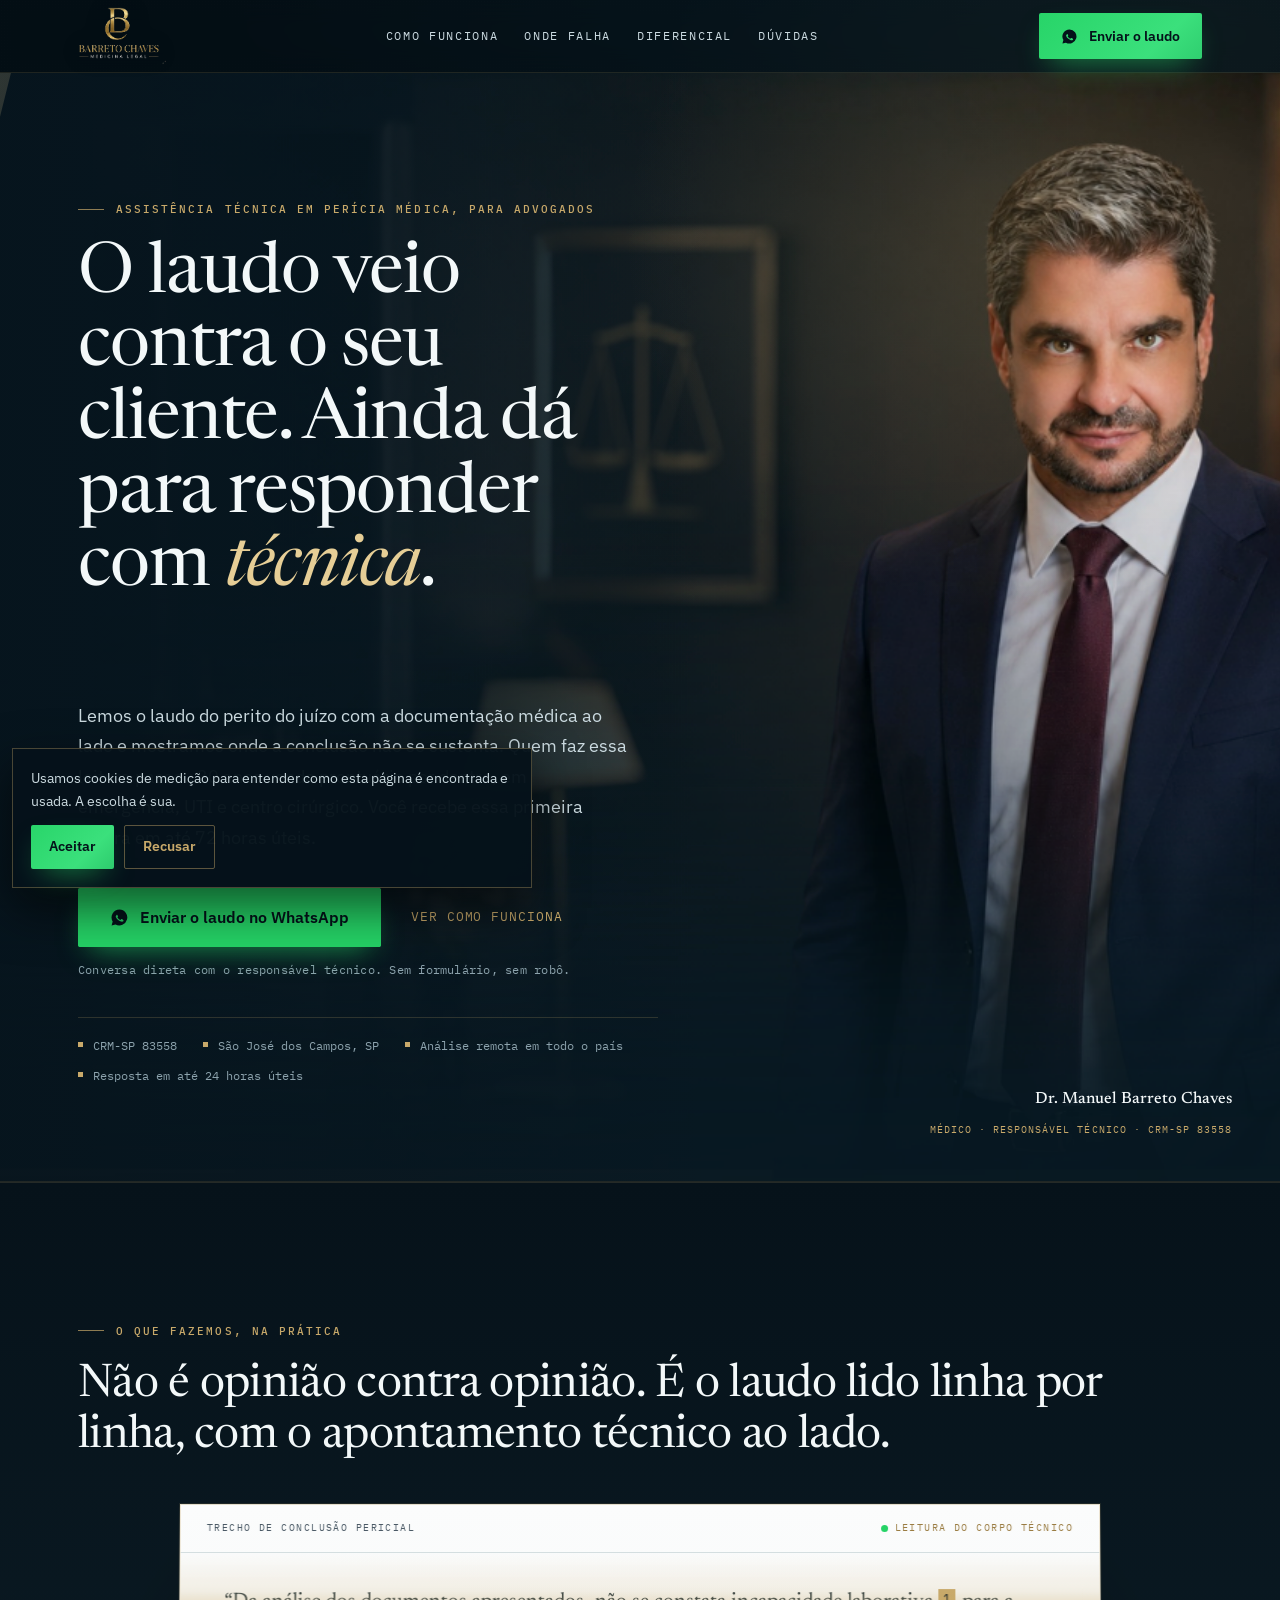
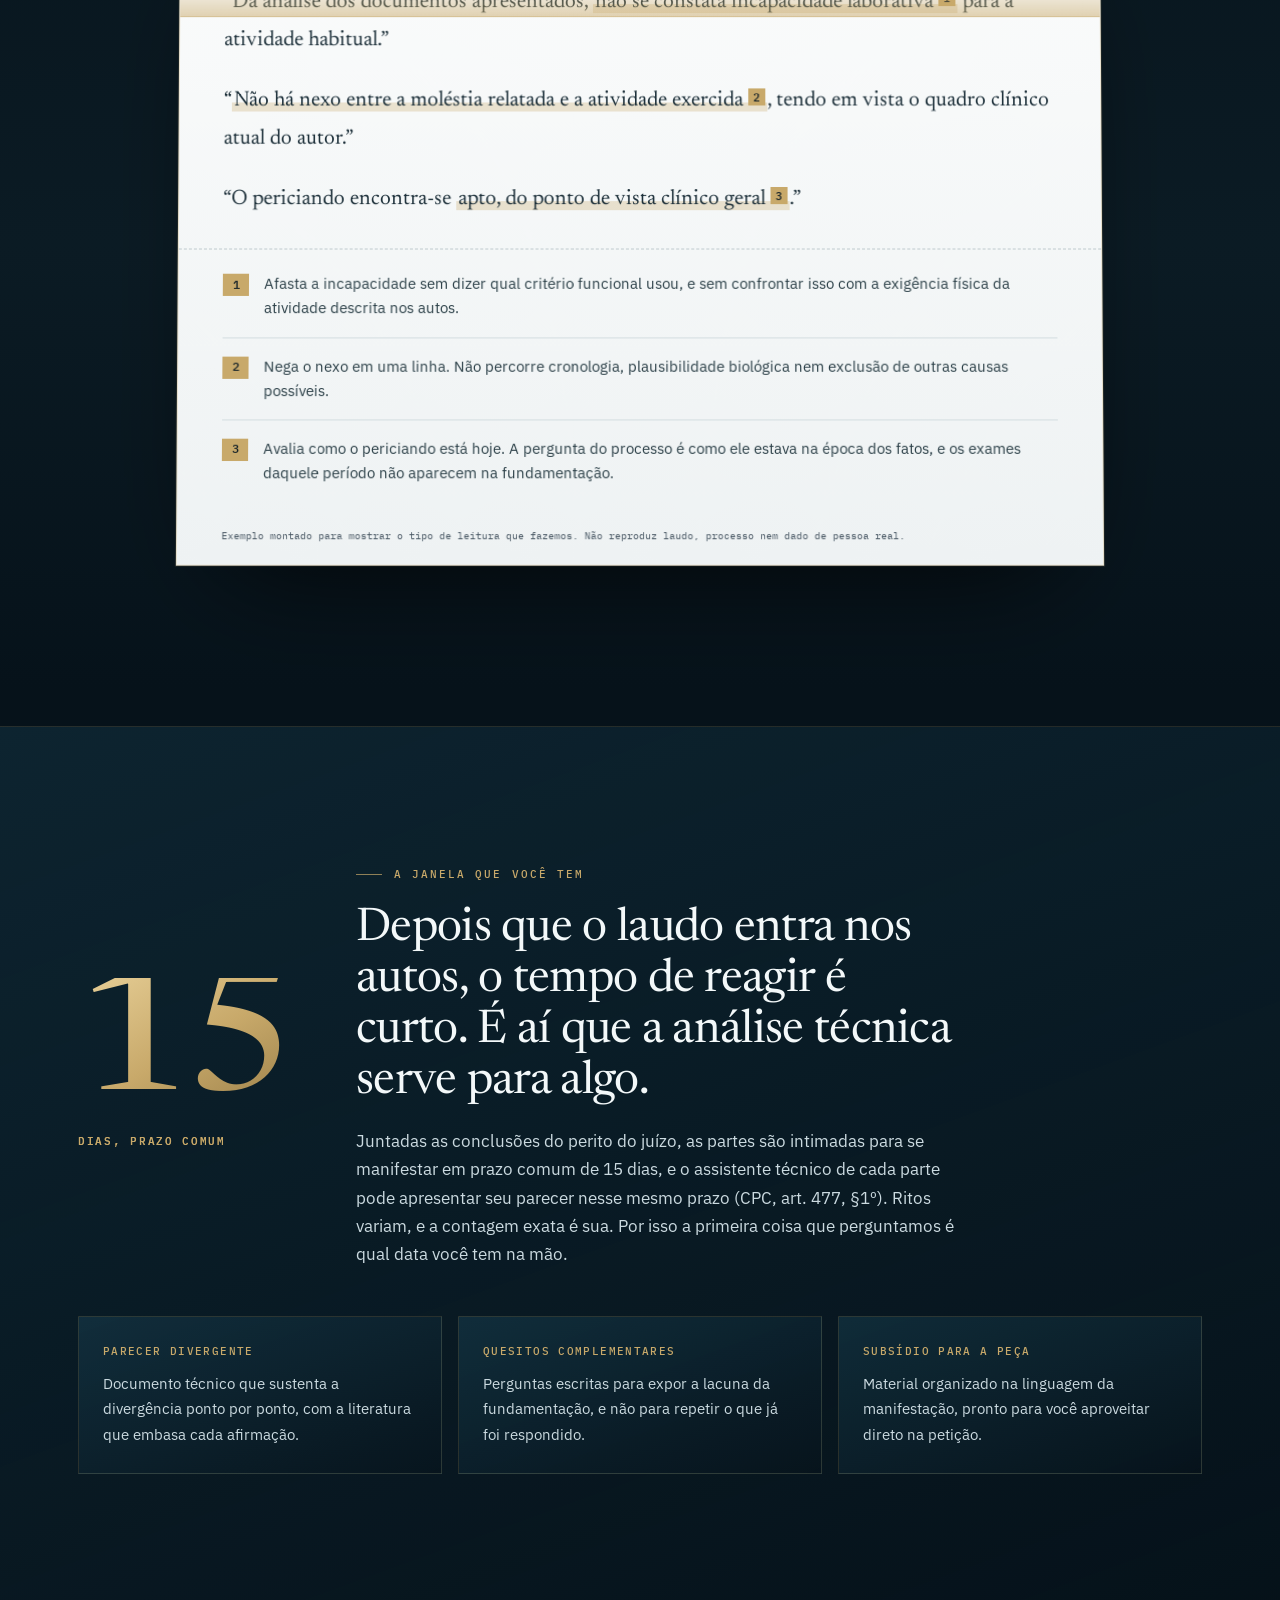
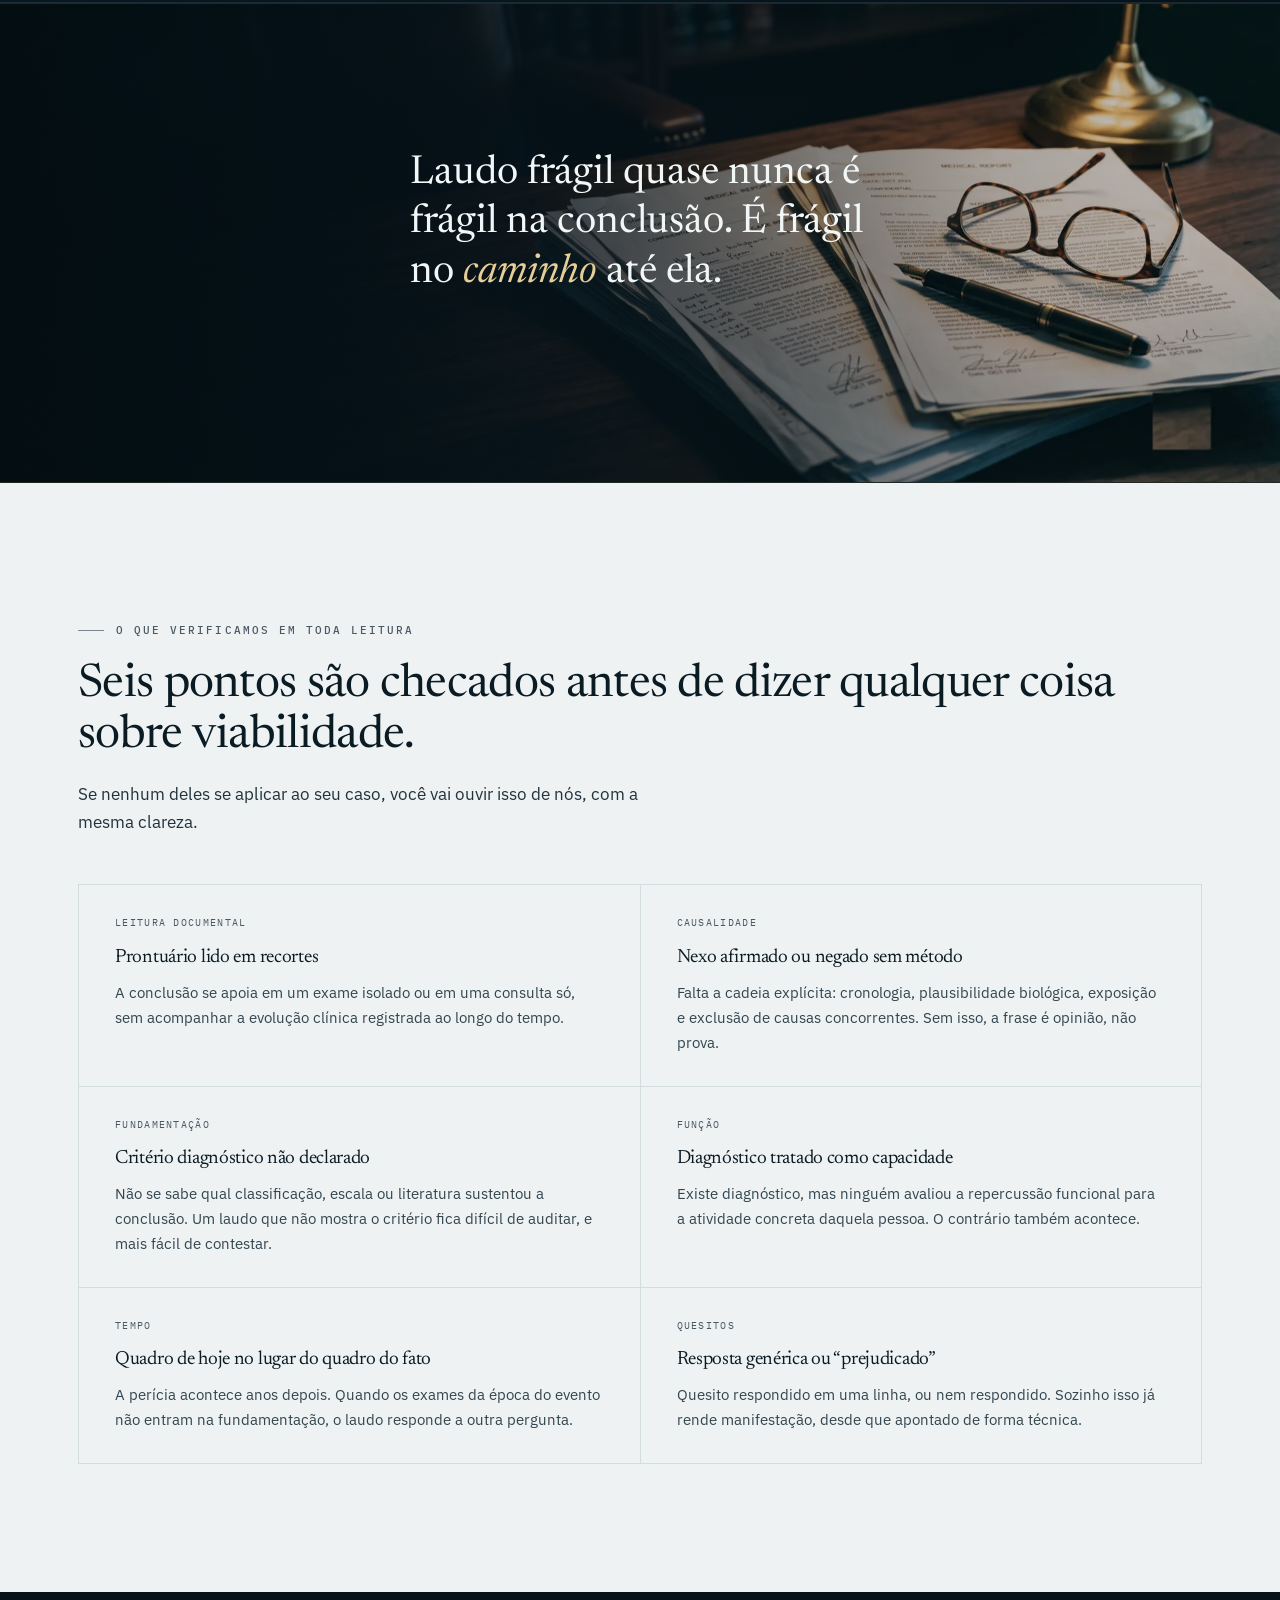
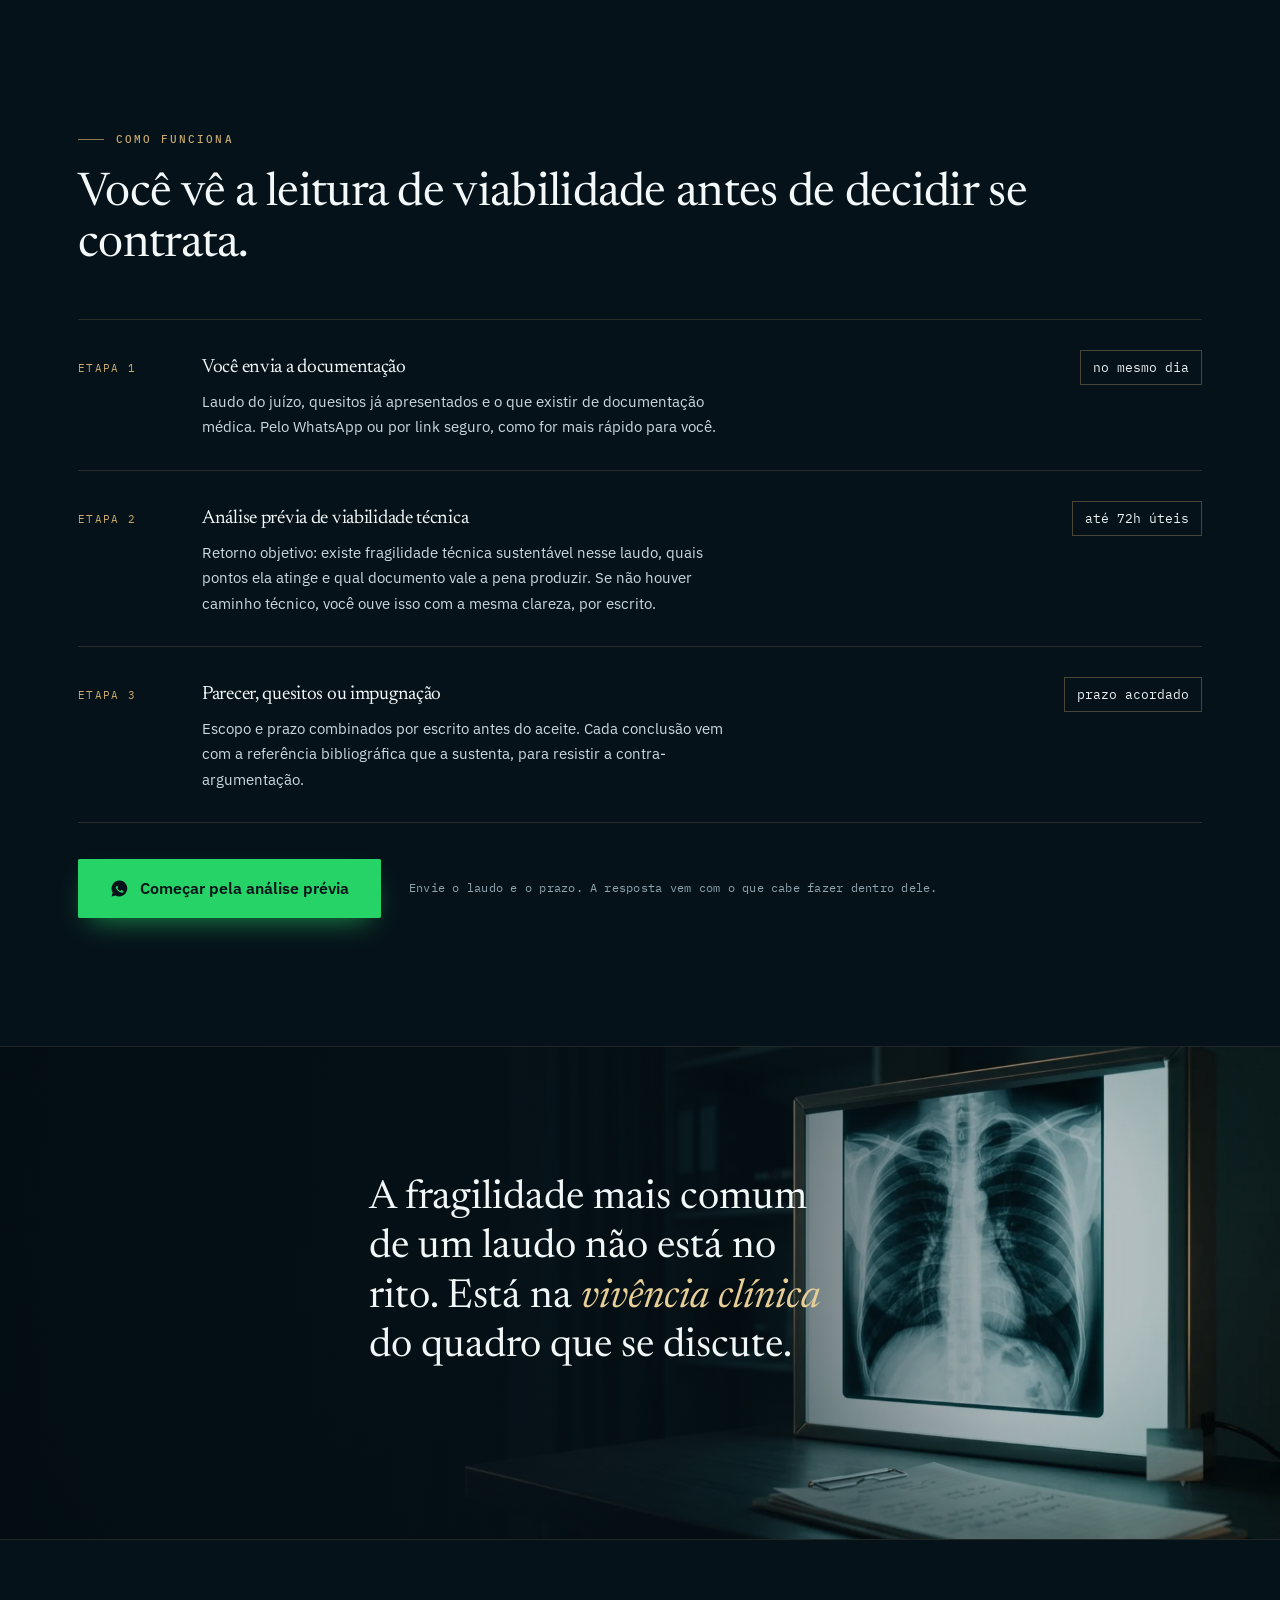
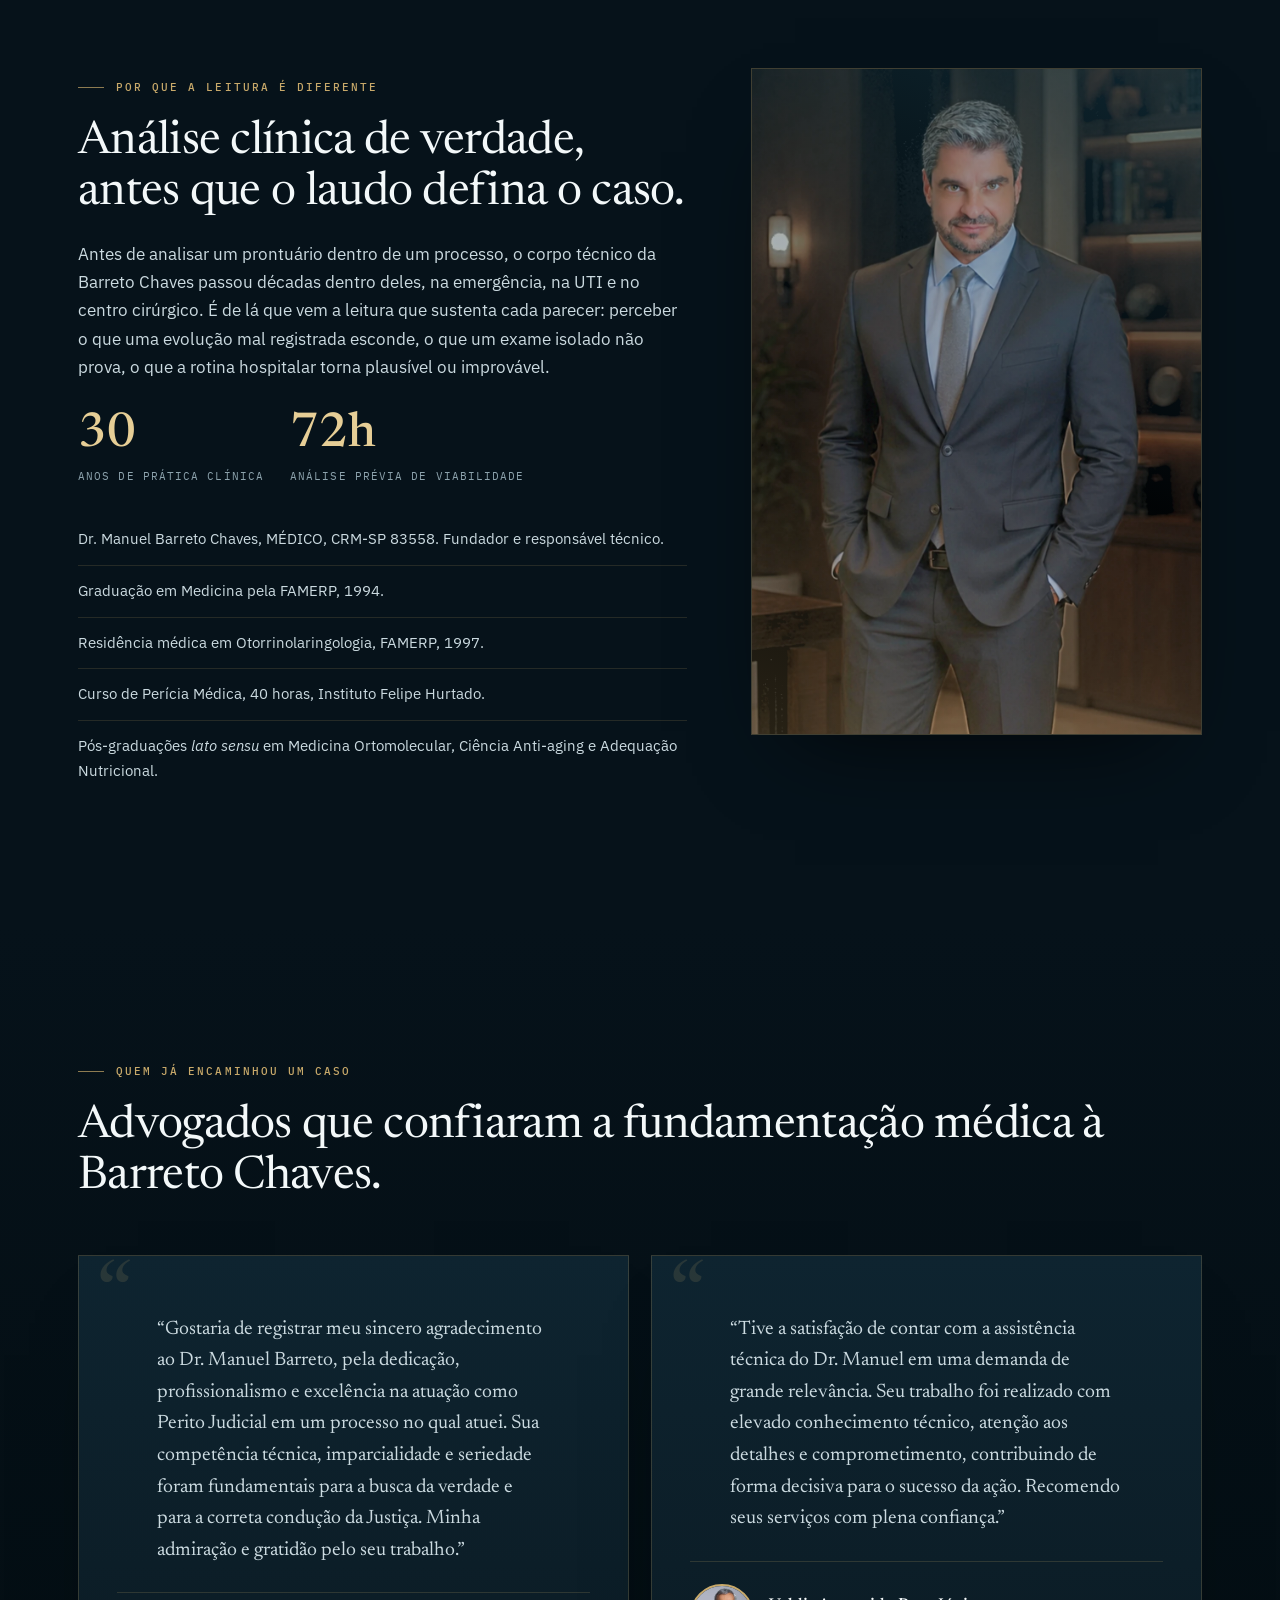
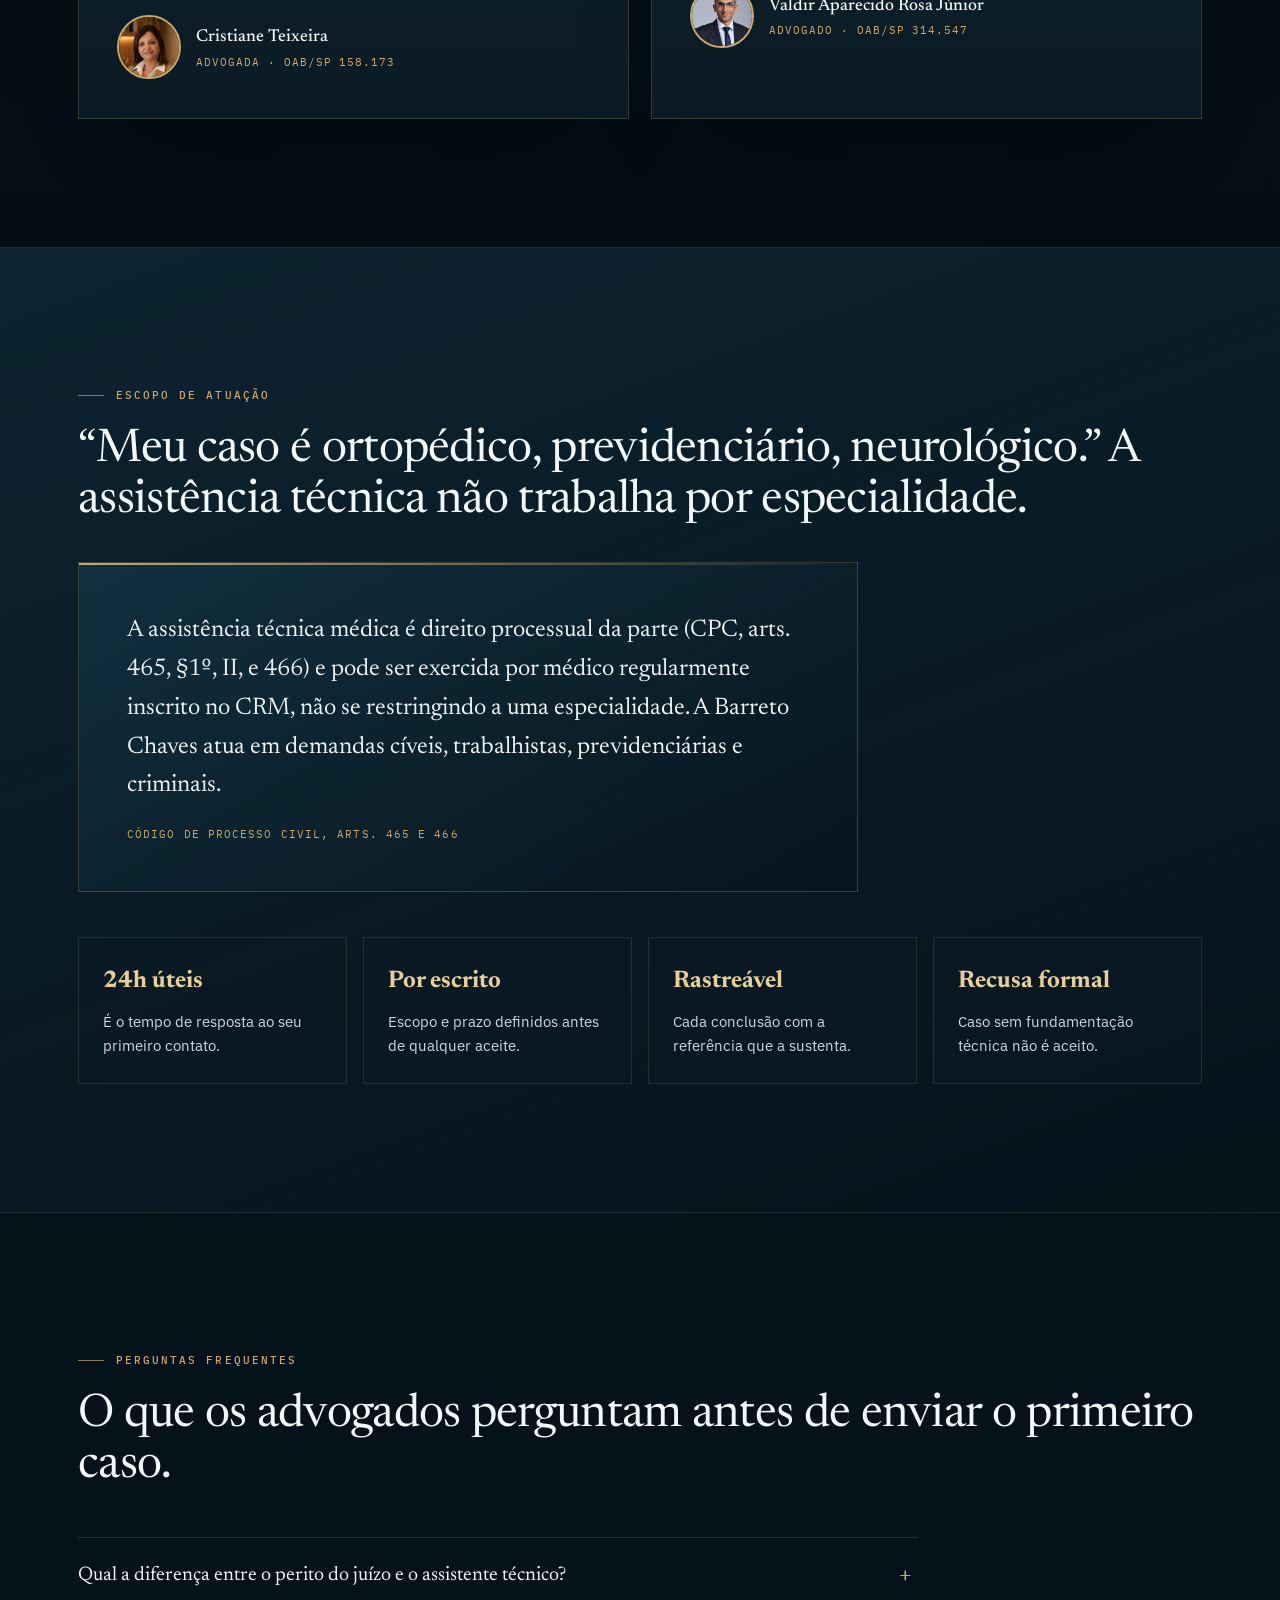
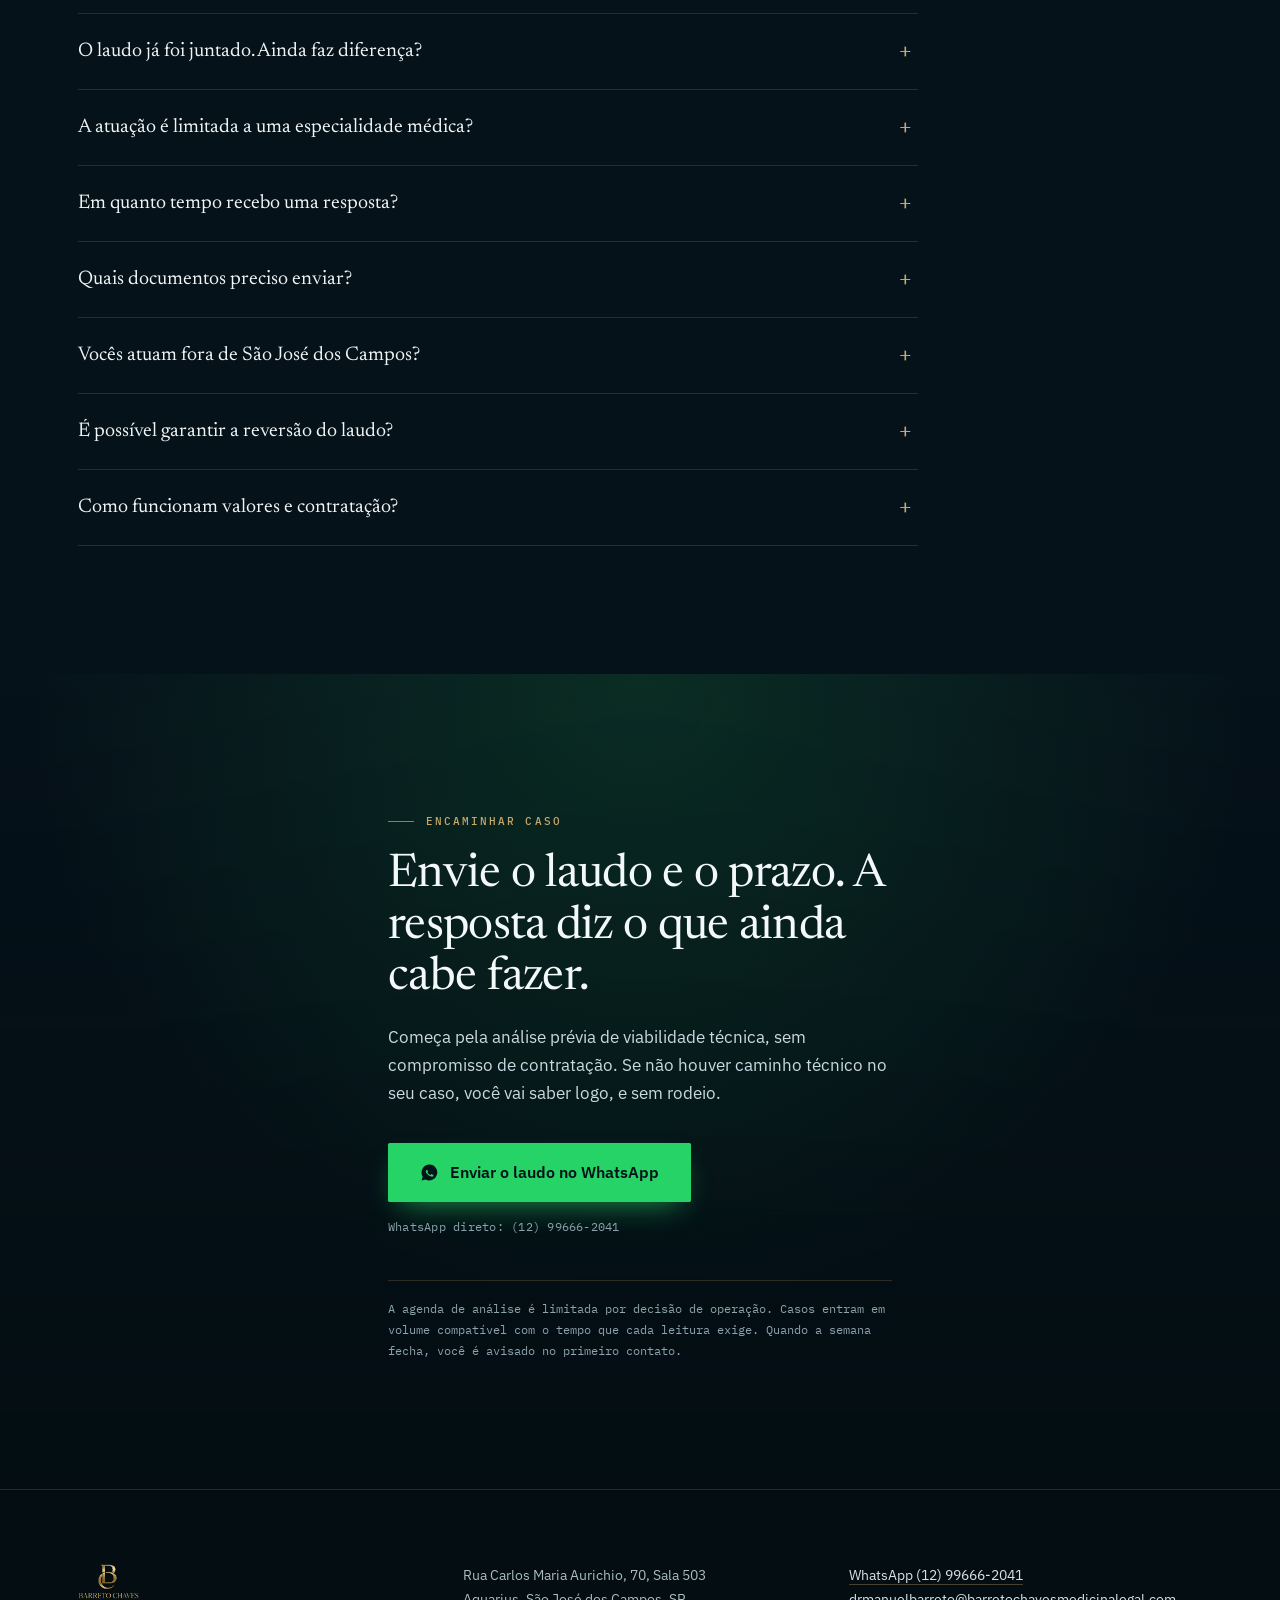
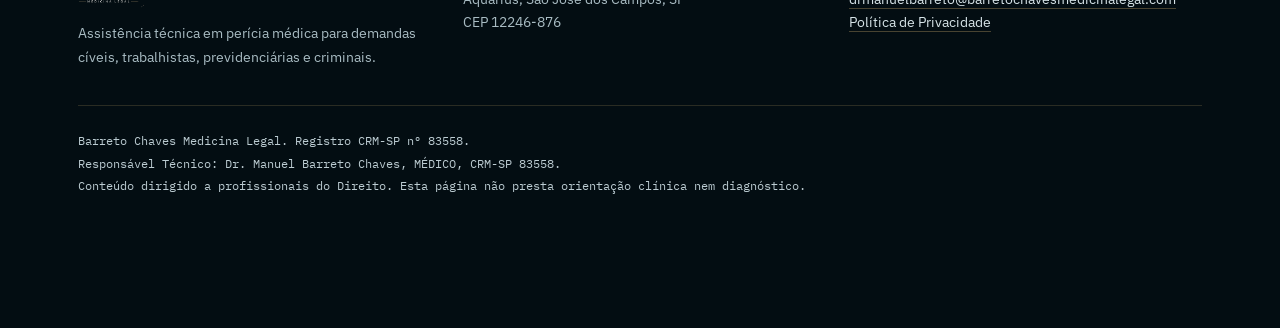
==== commit 388cae87: "Add files via upload" ====
--- a/preview/index.html
+++ b/preview/index.html
@@ -670,7 +670,7 @@
           <li>Graduação em Medicina pela FAMERP, 1994.</li>
           <li>Residência médica em Otorrinolaringologia, FAMERP, 1997.</li>
           <li>Curso de Perícia Médica, 40 horas, Instituto Felipe Hurtado.</li>
-          <li>Pós-graduações <em>lato sensu</em> em Medicina Ortomolecular, Ciência Anti-aging e Adequação Nutricional. NÃO ESPECIALISTA.</li>
+          <li>Pós-graduações <em>lato sensu</em> em Medicina Ortomolecular, Ciência Anti-aging e Adequação Nutricional.</li>
         </ul>
       </div>
       <div class="rv d1">
@@ -678,7 +678,43 @@
           <img src="images/dr-barreto-sobre.webp" width="1080" height="1600" loading="lazy" decoding="async"
                alt="Dr. Manuel Barreto Chaves, responsável técnico da Barreto Chaves Medicina Legal.">
         </div>
-        <p class="cap">Res. CFM 2.336/2023: pós-graduações que não correspondem a especialidade registrada são informadas com a indicação NÃO ESPECIALISTA.</p>
+      </div>
+    </div>
+  </section>
+
+  <!-- ===================== DEPOIMENTOS ===================== -->
+  <style>
+    #depoimentos{background:linear-gradient(180deg,var(--deep),var(--abyss))}
+    .dep-grid{display:grid;grid-template-columns:1fr 1fr;gap:22px;margin-top:clamp(2.2rem,4vw,3.2rem)}
+    @media(max-width:760px){.dep-grid{grid-template-columns:1fr;gap:18px}}
+    .dep-card{margin:0;background:linear-gradient(180deg,var(--ink-2),var(--ink));border:1px solid rgba(200,169,106,.22);
+      box-shadow:0 40px 90px -60px rgba(0,0,0,.9);padding:clamp(28px,3vw,42px) clamp(24px,3vw,40px);position:relative;overflow:hidden}
+    .dep-card::before{content:"\201C";position:absolute;top:2px;left:18px;font-family:var(--f-display);font-size:5.5rem;line-height:1;color:var(--mark);opacity:.14;pointer-events:none}
+    .dep-quote{font-family:var(--f-display);font-size:clamp(1.04rem,1.55vw,1.22rem);line-height:1.62;color:var(--text-d);position:relative;z-index:1}
+    .dep-author{display:flex;align-items:center;gap:15px;margin-top:26px;padding-top:22px;border-top:1px solid rgba(200,169,106,.18)}
+    .dep-author img{width:64px;height:64px;border-radius:50%;object-fit:cover;object-position:center;border:2px solid var(--mark);flex-shrink:0}
+    .dep-author b{display:block;font-family:var(--f-display);font-size:1.08rem;color:#F3F8F9;font-weight:500}
+    .dep-author span{font-family:var(--f-data);font-size:.66rem;letter-spacing:.09em;text-transform:uppercase;color:var(--mark);margin-top:2px;display:block}
+  </style>
+  <section id="depoimentos">
+    <div class="wrap">
+      <span class="tag rv">Quem já encaminhou um caso</span>
+      <h2 class="meas rv">Advogados que confiaram a fundamentação médica à Barreto Chaves.</h2>
+      <div class="dep-grid">
+        <figure class="dep-card rv">
+          <blockquote class="dep-quote">“Gostaria de registrar meu sincero agradecimento ao Dr. Manuel Barreto, pela dedicação, profissionalismo e excelência na atuação como Perito Judicial em um processo no qual atuei. Sua competência técnica, imparcialidade e seriedade foram fundamentais para a busca da verdade e para a correta condução da Justiça. Minha admiração e gratidão pelo seu trabalho.”</blockquote>
+          <figcaption class="dep-author">
+            <img src="images/dep-cristiane.webp" width="440" height="440" loading="lazy" decoding="async" alt="Cristiane Teixeira, advogada">
+            <div><b>Cristiane Teixeira</b><span>Advogada · OAB/SP 158.173</span></div>
+          </figcaption>
+        </figure>
+        <figure class="dep-card rv d1">
+          <blockquote class="dep-quote">“Tive a satisfação de contar com a assistência técnica do Dr. Manuel em uma demanda de grande relevância. Seu trabalho foi realizado com elevado conhecimento técnico, atenção aos detalhes e comprometimento, contribuindo de forma decisiva para o sucesso da ação. Recomendo seus serviços com plena confiança.”</blockquote>
+          <figcaption class="dep-author">
+            <img src="images/dep-valdir.webp" width="440" height="440" loading="lazy" decoding="async" alt="Valdir Aparecido Rosa Júnior, advogado">
+            <div><b>Valdir Aparecido Rosa Júnior</b><span>Advogado · OAB/SP 314.547</span></div>
+          </figcaption>
+        </figure>
       </div>
     </div>
   </section>
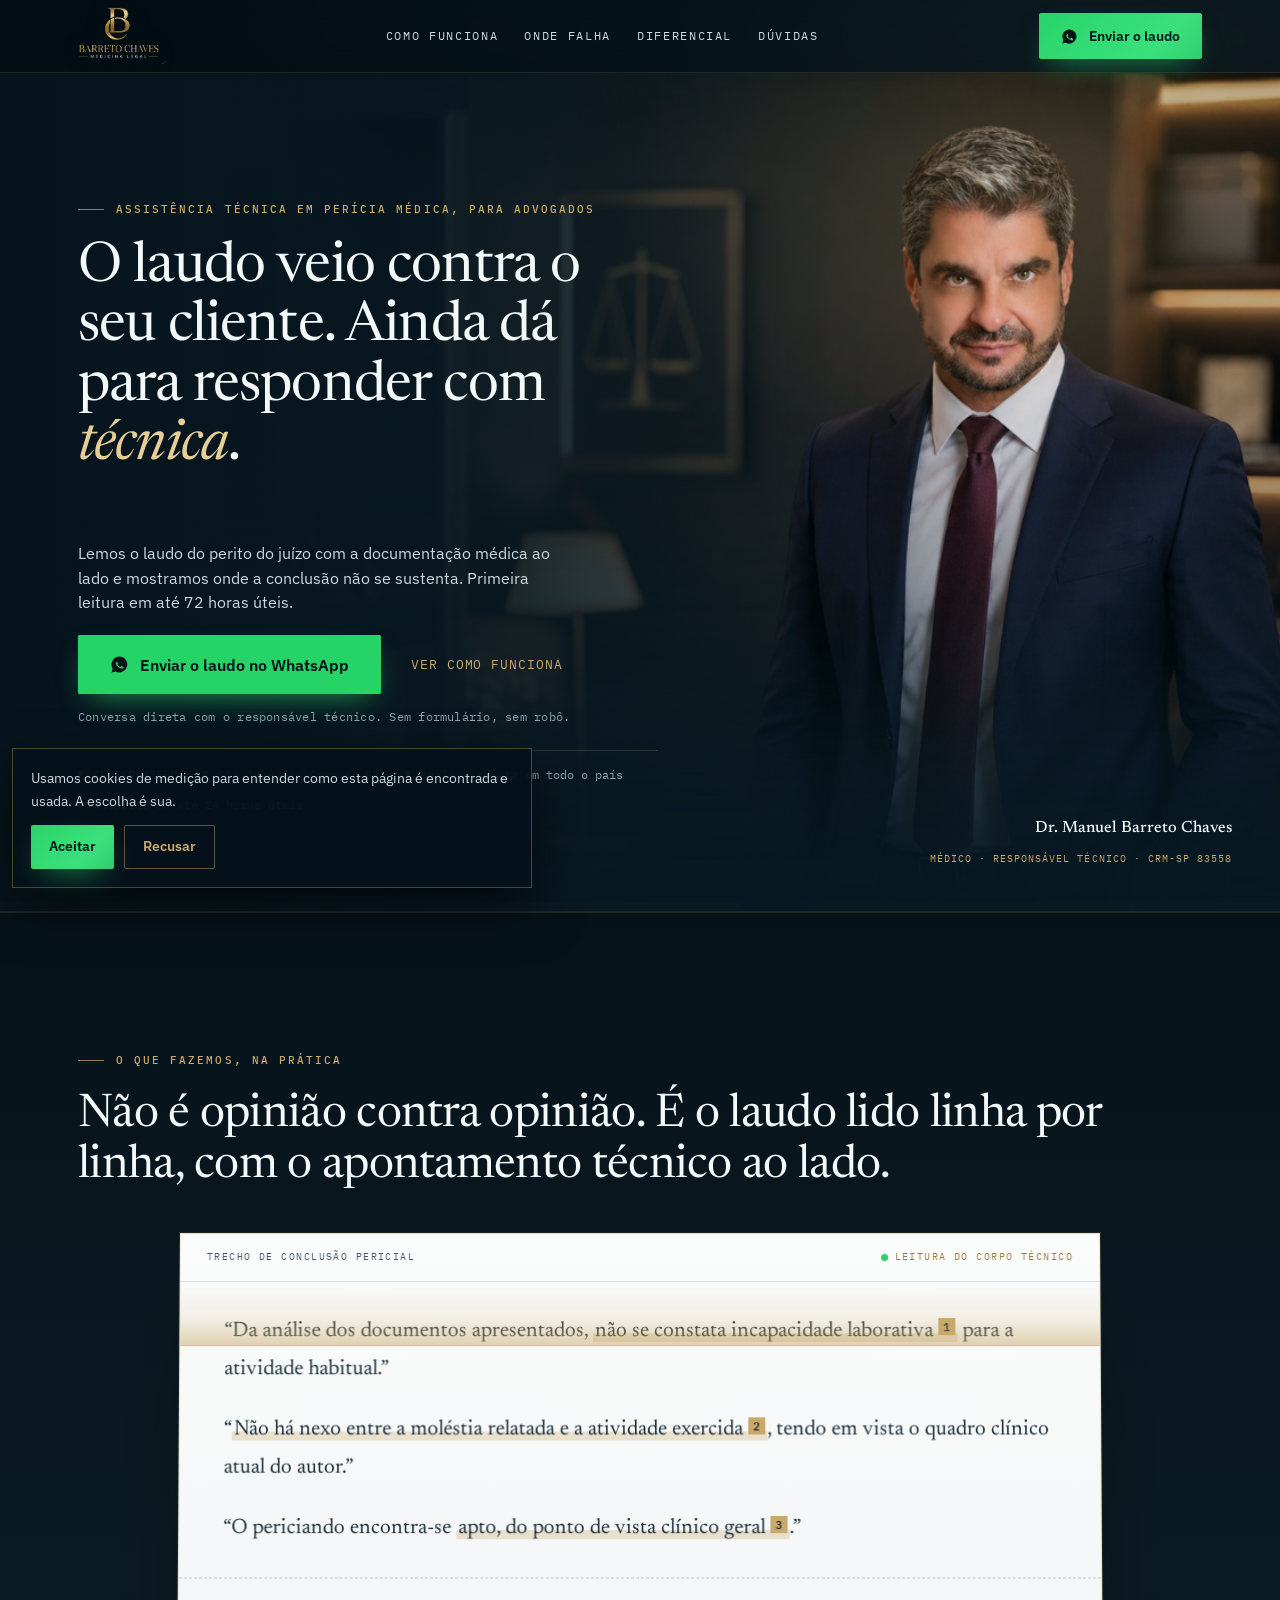
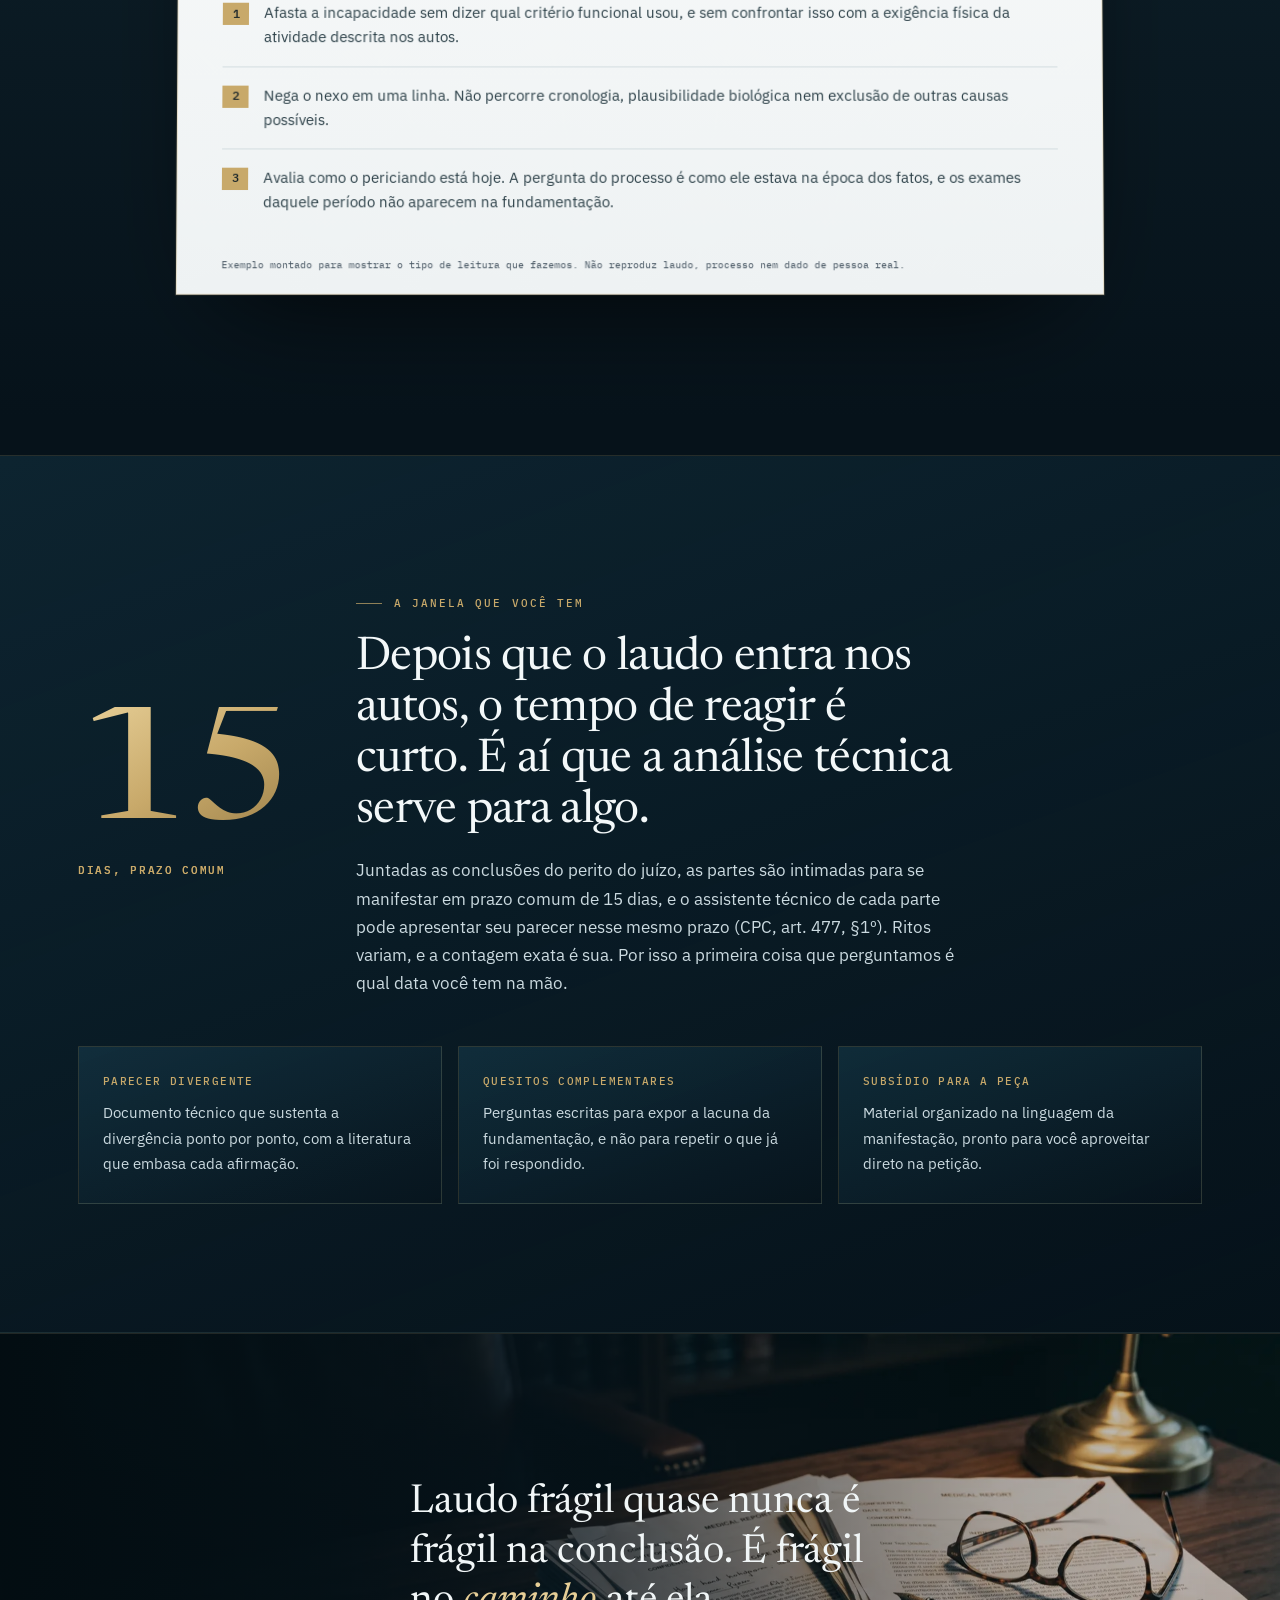
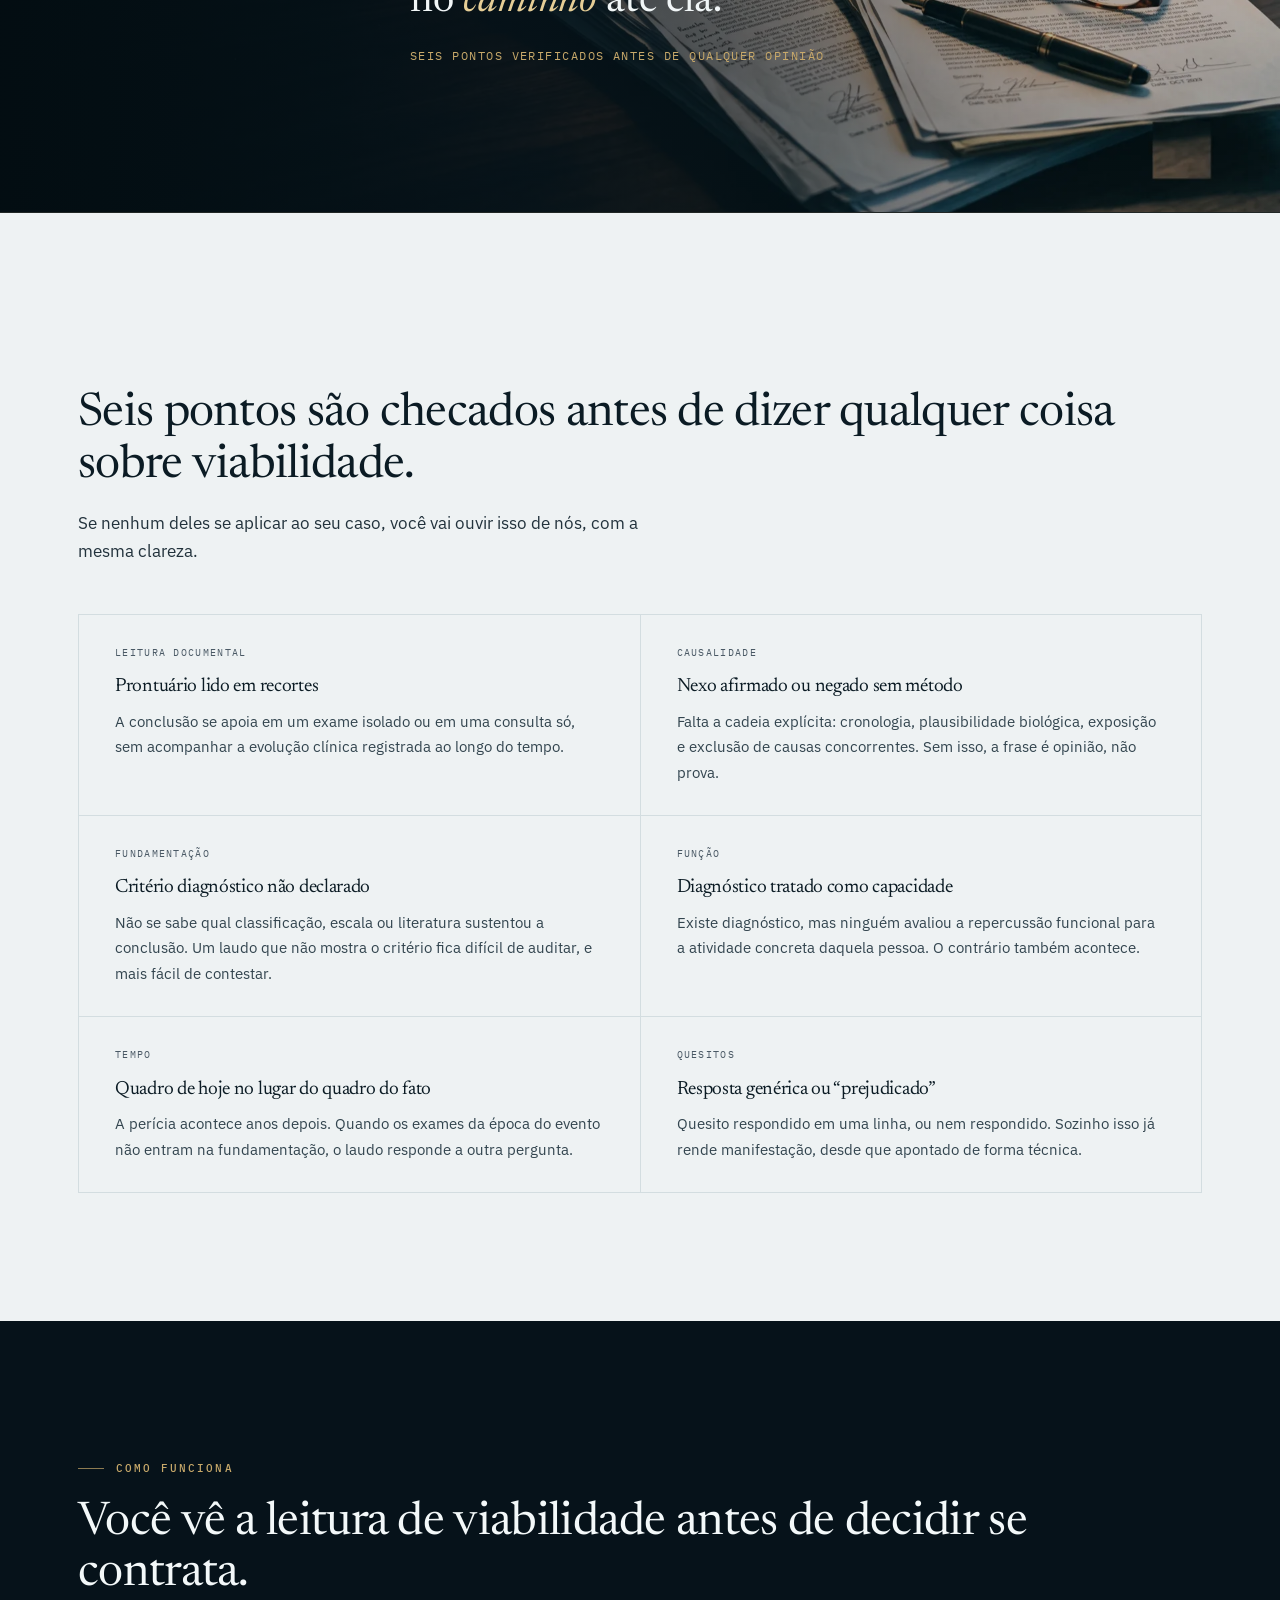
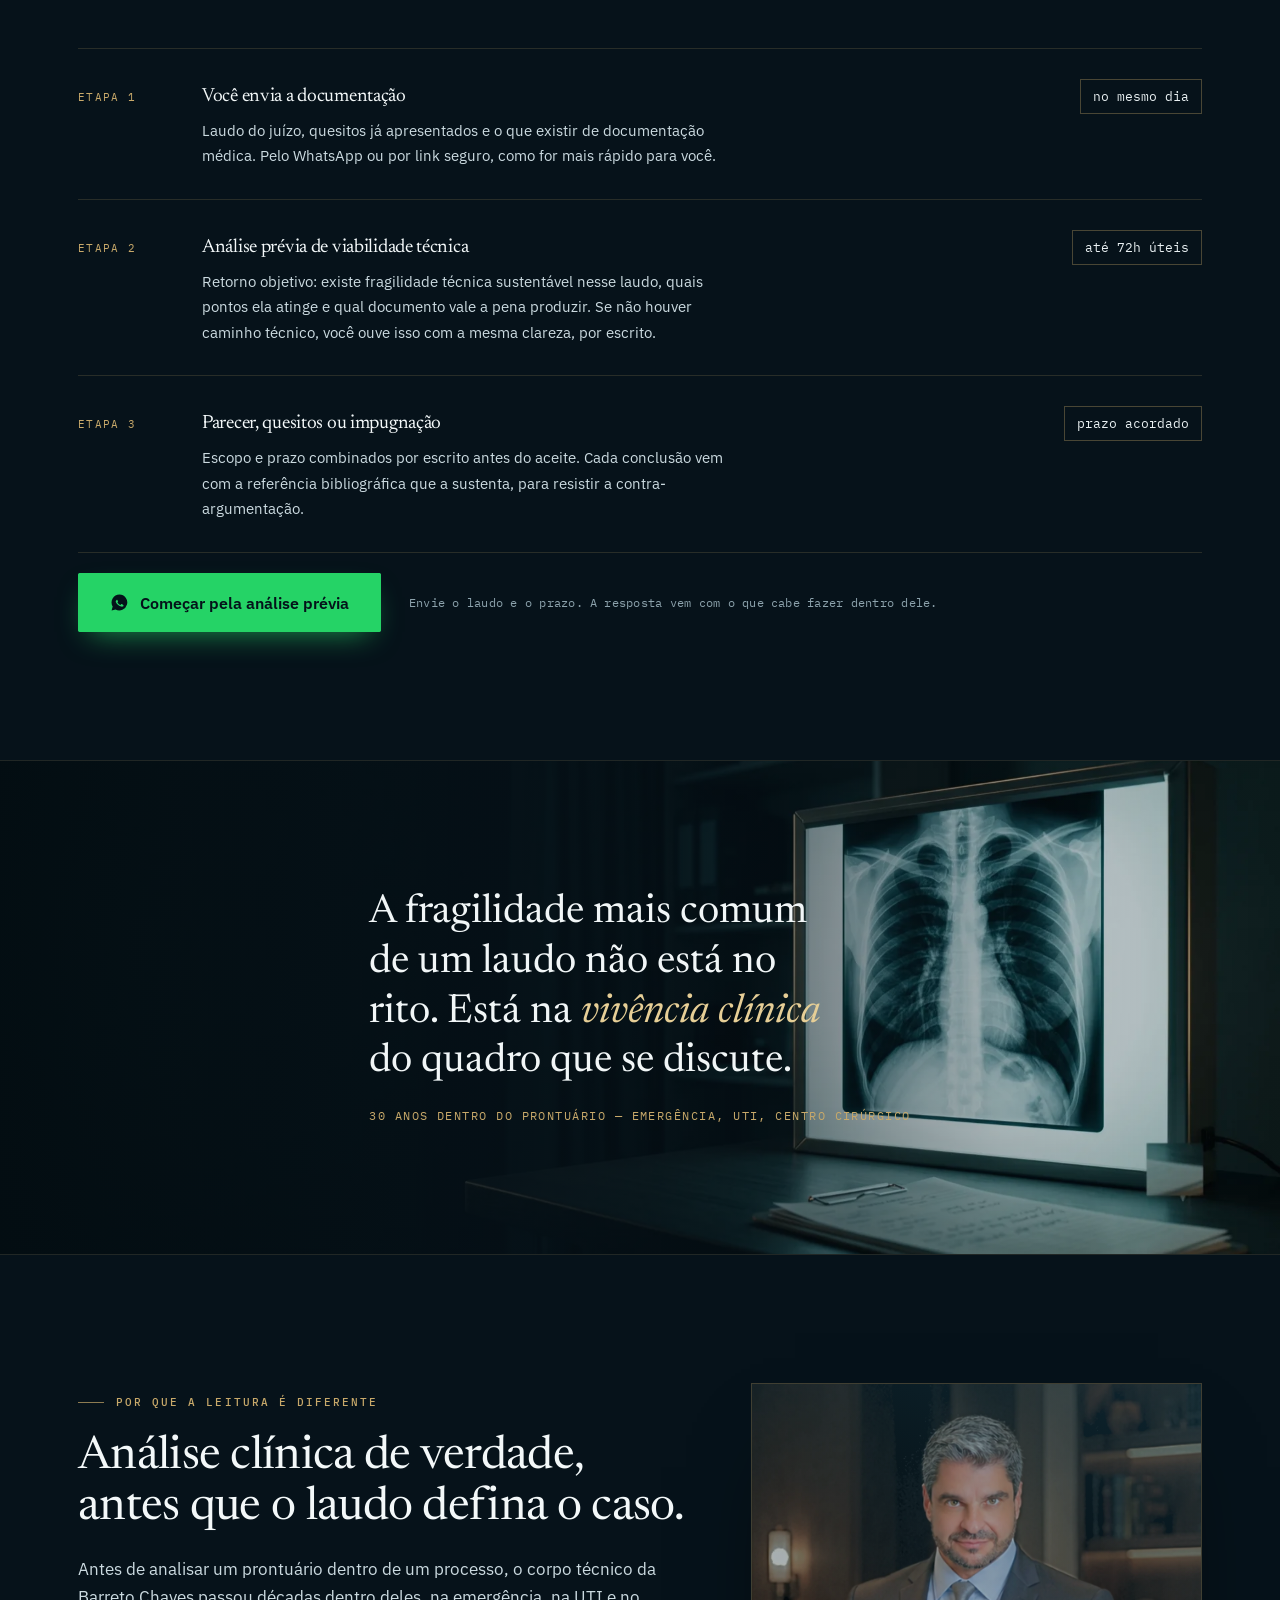
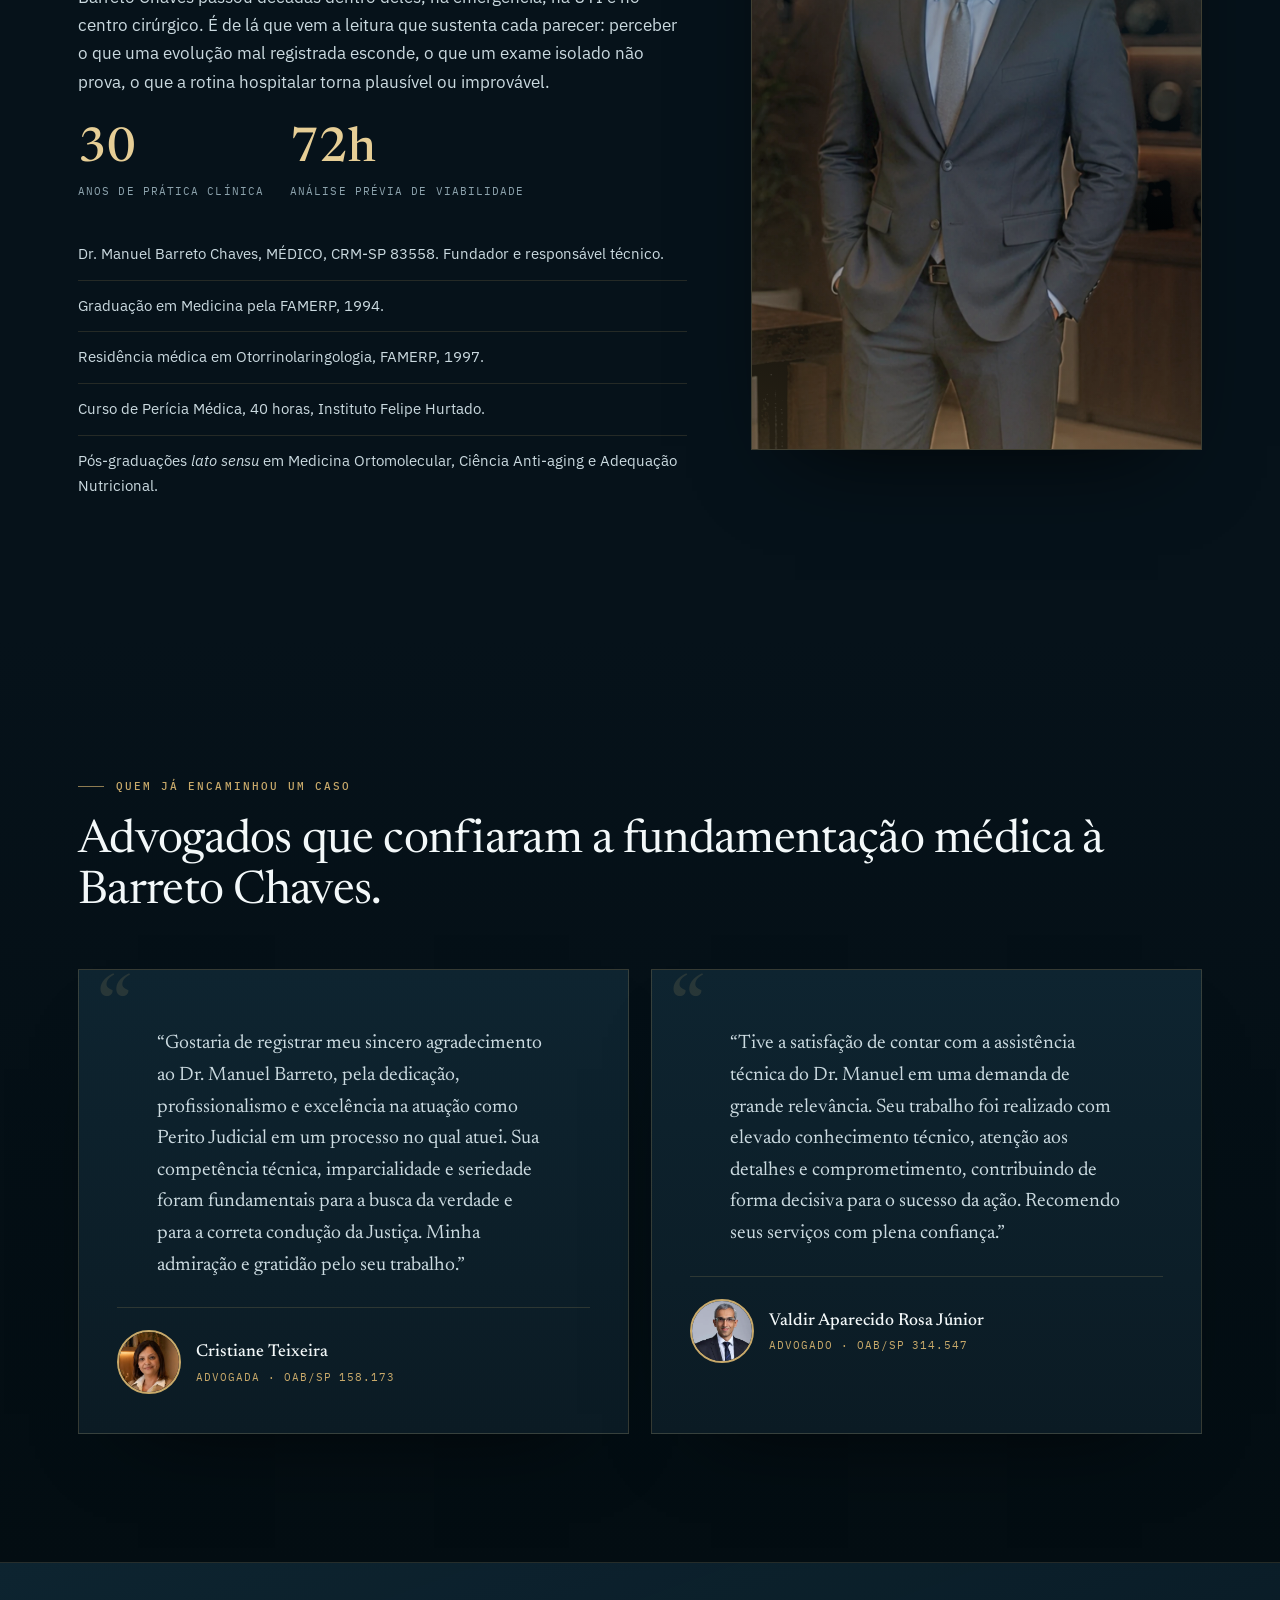
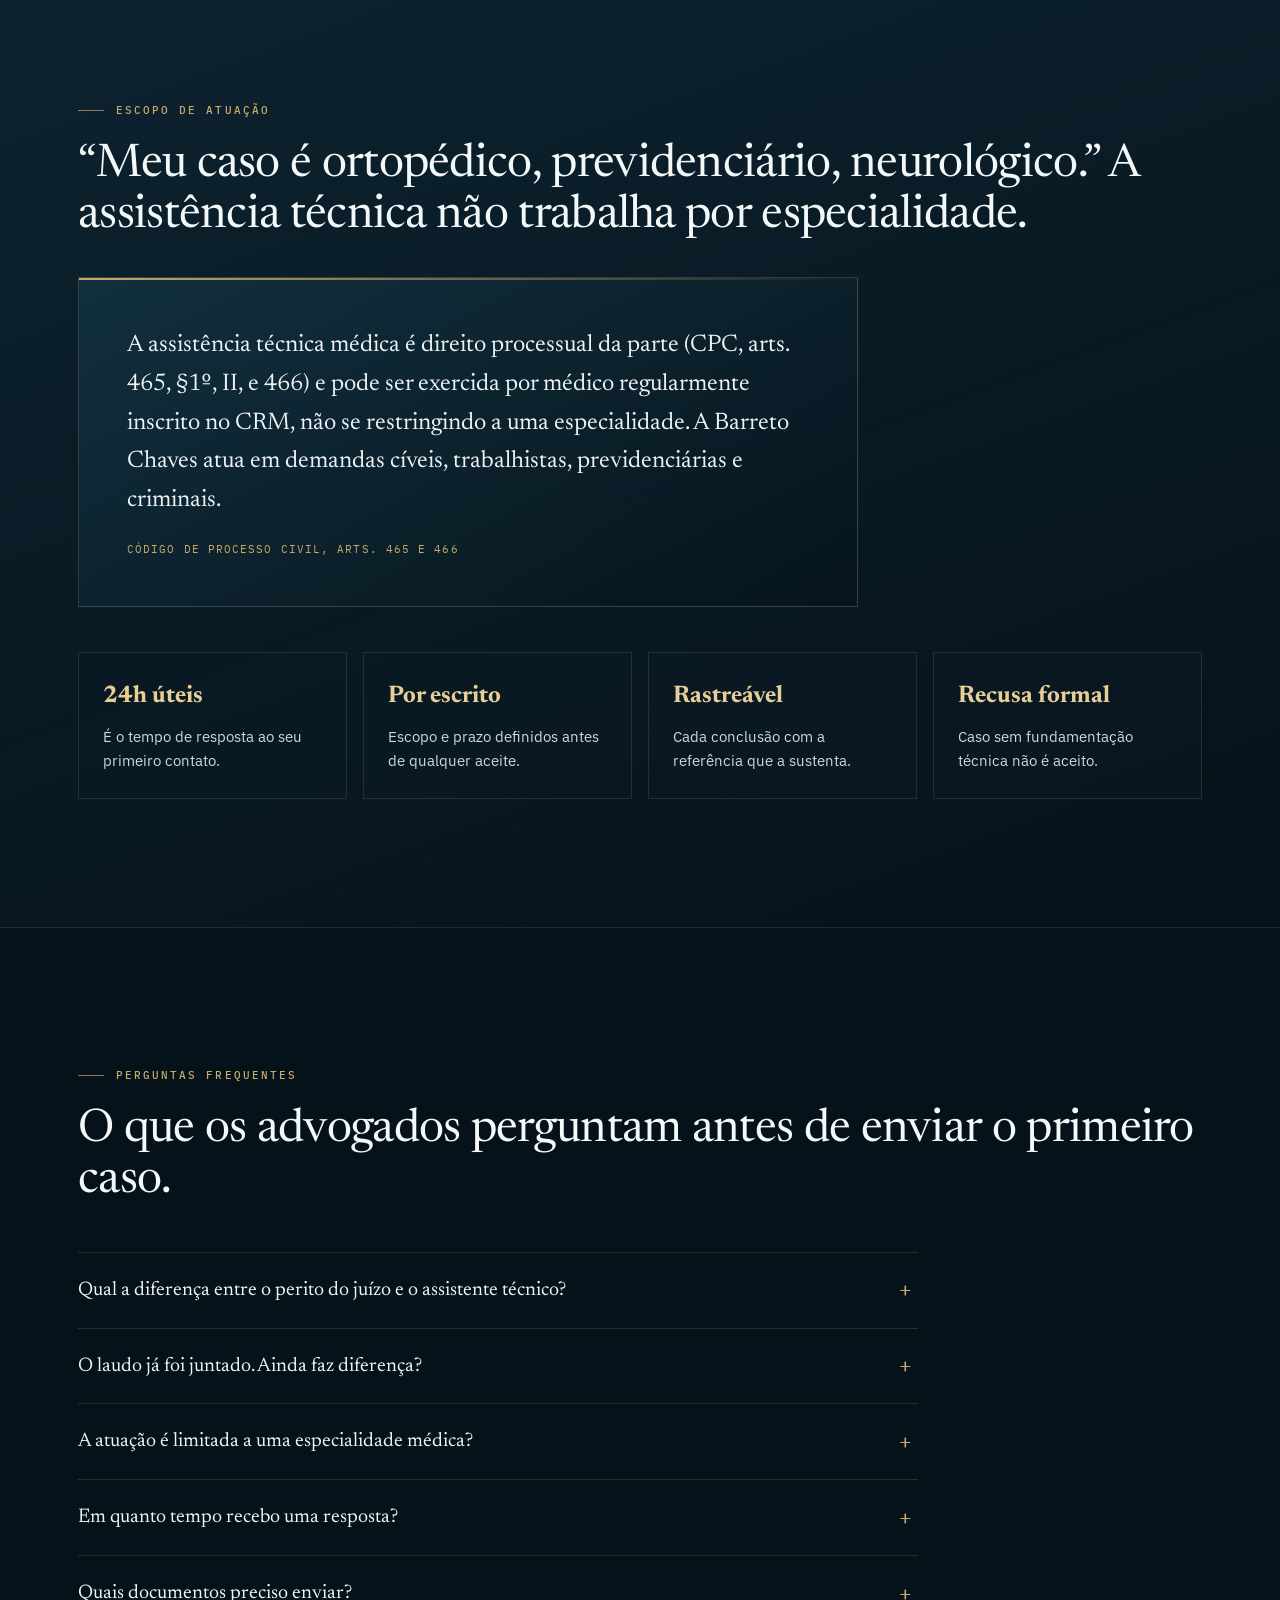
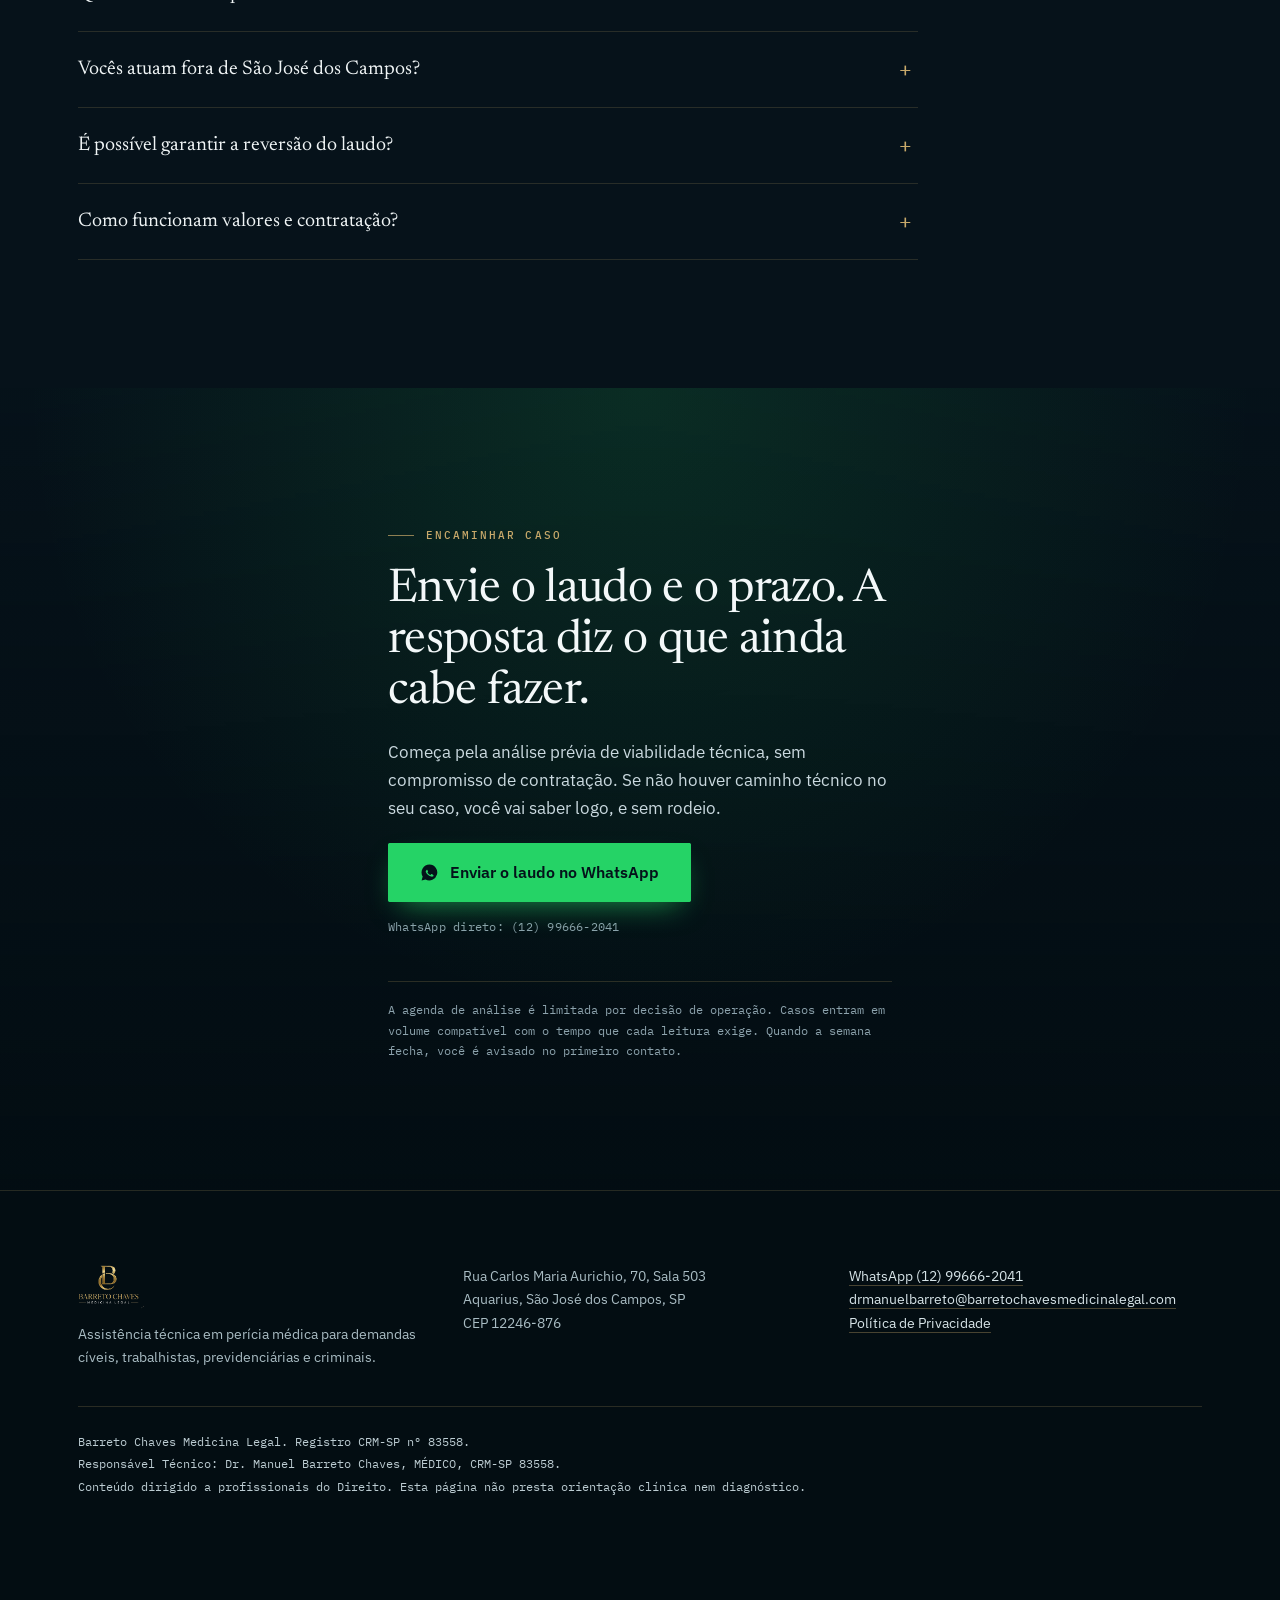
==== commit 18661078: "Add files via upload" ====
--- a/preview/index.html
+++ b/preview/index.html
@@ -39,6 +39,14 @@
 gtag('set','url_passthrough', true);
 gtag('set','ads_data_redaction', true);
 </script>
+
+<!-- Google Tag Manager -->
+<script>(function(w,d,s,l,i){w[l]=w[l]||[];w[l].push({'gtm.start':
+new Date().getTime(),event:'gtm.js'});var f=d.getElementsByTagName(s)[0],
+j=d.createElement(s),dl=l!='dataLayer'?'&l='+l:'';j.async=true;j.src=
+'https://www.googletagmanager.com/gtm.js?id='+i+dl;f.parentNode.insertBefore(j,f);
+})(window,document,'script','dataLayer','GTM-WVF89DW4');</script>
+<!-- End Google Tag Manager -->
 <!-- [PREVIEW] tracking desligado -->
 <script>
 /* preview */
@@ -99,7 +107,7 @@
 img{max-width:100%;height:auto;display:block}
 a{color:inherit}
 h1,h2,h3{font-family:var(--f-display);font-weight:400;letter-spacing:-.015em;margin:0;color:#F3F8F9}
-h1{font-size:clamp(2.3rem,5.6vw,4.4rem);line-height:1.04}
+h1{font-size:clamp(1.95rem,4.5vw,3.5rem);line-height:1.06}
 h2{font-size:clamp(1.7rem,3.8vw,2.9rem);line-height:1.1}
 h3{font-size:1.2rem;line-height:1.3}
 p{margin:0 0 1.05em}
@@ -163,7 +171,7 @@
   color:var(--mark);text-decoration:none;padding:12px 2px;position:relative}
 .btn-line::after{content:"";position:absolute;left:2px;right:100%;bottom:8px;height:1px;background:var(--mark);transition:right .4s var(--ease)}
 .btn-line:hover::after{right:2px}
-.cta-row{margin-top:2.2rem;display:flex;flex-wrap:wrap;gap:16px 28px;align-items:center}
+.cta-row{margin-top:1.3rem;display:flex;flex-wrap:wrap;gap:16px 28px;align-items:center}
 .cta-note{font-family:var(--f-data);font-size:.75rem;line-height:1.5;color:var(--text-d-soft);letter-spacing:.02em}
 
 /* ============================================================
@@ -246,9 +254,9 @@
 .hero-in{position:relative;z-index:2;width:100%}
 .hero-copy{max-width:580px}
 .hero-copy h1 .glow{color:var(--mark-2);font-style:italic}
-.hero-sub{font-size:1.15rem;color:var(--text-d);max-width:50ch;margin-top:1.35rem}
+.hero-sub{font-size:1.02rem;color:var(--text-d);max-width:48ch;margin-top:.85rem;line-height:1.5}
 /* batimento cardíaco (ECG) */
-.ecg{display:block;width:100%;max-width:360px;height:46px;margin:1.7rem 0 .3rem;overflow:visible}
+.ecg{display:block;width:100%;max-width:340px;height:40px;margin:.7rem 0 .15rem;overflow:visible}
 .ecg path{fill:none;stroke:var(--mark);stroke-width:2;stroke-linecap:round;stroke-linejoin:round;
   filter:drop-shadow(0 0 7px rgba(200,169,106,.55));
   stroke-dasharray:640;stroke-dashoffset:640;animation:ecg 3.6s linear infinite}
@@ -256,15 +264,19 @@
 .hero-id{position:absolute;right:var(--gut);bottom:clamp(22px,4vw,40px);z-index:2;text-align:right}
 .hero-id b{display:block;font-family:var(--f-display);font-size:1.02rem;color:#F3F8F9;font-weight:500}
 .hero-id span{font-family:var(--f-data);font-size:.64rem;letter-spacing:.1em;text-transform:uppercase;color:var(--mark)}
-.proof{margin:2.4rem 0 0;padding:18px 0 0;border-top:1px solid rgba(200,169,106,.2);
+.proof{margin:1.5rem 0 0;padding:14px 0 0;border-top:1px solid rgba(200,169,106,.2);
   list-style:none;display:flex;flex-wrap:wrap;gap:10px 26px;
   font-family:var(--f-data);font-size:.74rem;color:var(--text-d-soft)}
 .proof li{position:relative;padding-left:15px}
 .proof li::before{content:"";position:absolute;left:0;top:.5em;width:5px;height:5px;background:var(--mark)}
 @media (max-width:900px){
   #hero{min-height:auto;display:block;position:relative;padding-top:0;padding-bottom:clamp(40px,7vw,60px);background:var(--deep)}
-  .hero-bg{position:relative;top:auto;bottom:auto;right:auto;left:auto;width:100%;height:54vh;min-height:340px;max-height:520px;
+  .hero-bg{position:relative;top:auto;bottom:auto;right:auto;left:auto;width:100%;height:42vh;min-height:260px;max-height:400px;
     -webkit-mask-image:none;mask-image:none}
+  .hero-copy .ecg{display:none}
+  .hero-sub{font-size:.98rem;margin-top:.7rem}
+  .cta-row{margin-top:1.1rem}
+  .proof{margin-top:1.1rem}
   .hero-bg img{object-position:50% 8%;filter:none;animation:none;transform:none}
   .hero-bg .veil{background:
     linear-gradient(180deg,rgba(6,18,26,0) 18%,rgba(6,18,26,.42) 50%,rgba(6,18,26,.9) 80%,var(--deep) 100%),
@@ -472,6 +484,10 @@
 </style>
 </head>
 <body>
+<!-- Google Tag Manager (noscript) -->
+<noscript><iframe src="https://www.googletagmanager.com/ns.html?id=GTM-WVF89DW4"
+height="0" width="0" style="display:none;visibility:hidden"></iframe></noscript>
+<!-- End Google Tag Manager (noscript) -->
 <div class="aura" aria-hidden="true"></div>
 <div class="grain" aria-hidden="true"></div>
 <a class="skip" href="#conteudo">Ir para o conteúdo</a>
@@ -525,7 +541,7 @@
       <svg class="ecg" viewBox="0 0 360 46" preserveAspectRatio="none" aria-hidden="true">
         <path d="M0 23 H96 l7 -4 6 4 H150 l9 -19 11 38 9 -34 7 22 6 -7 H250 l7 -4 6 4 H360"/>
       </svg>
-      <p class="hero-sub">Lemos o laudo do perito do juízo com a documentação médica ao lado e mostramos onde a conclusão não se sustenta. Quem faz essa leitura passou 30 anos vendo prontuário por dentro, em emergência, UTI e centro cirúrgico. Você recebe essa primeira leitura em até 72 horas úteis.</p>
+      <p class="hero-sub">Lemos o laudo do perito do juízo com a documentação médica ao lado e mostramos onde a conclusão não se sustenta. Primeira leitura em até 72 horas úteis.</p>
       <div class="cta-row">
         <a class="btn btn-pulse" href="#" data-cta="hero-primario">
           <svg width="19" height="19" viewBox="0 0 24 24" fill="currentColor" aria-hidden="true"><path d="M12 2a10 10 0 0 0-8.6 15.1L2 22l4.9-1.3A10 10 0 1 0 12 2Zm5.3 14.1c-.2.6-1.2 1.2-1.7 1.2-.5.1-1 .1-1.7-.1a11 11 0 0 1-4.3-2.6 10 10 0 0 1-2.1-3c-.2-.5-.3-1.1-.1-1.6.1-.4.7-1.1 1-1.3.3-.2.7-.1.9.2l.8 1.4c.1.3.1.5-.1.8l-.4.5c-.1.2-.2.4 0 .7a7.4 7.4 0 0 0 3.2 2.7c.3.1.5.1.7-.1l.6-.7c.2-.2.5-.3.8-.2l1.5.7c.3.2.4.5.3.9Z"/></svg>
